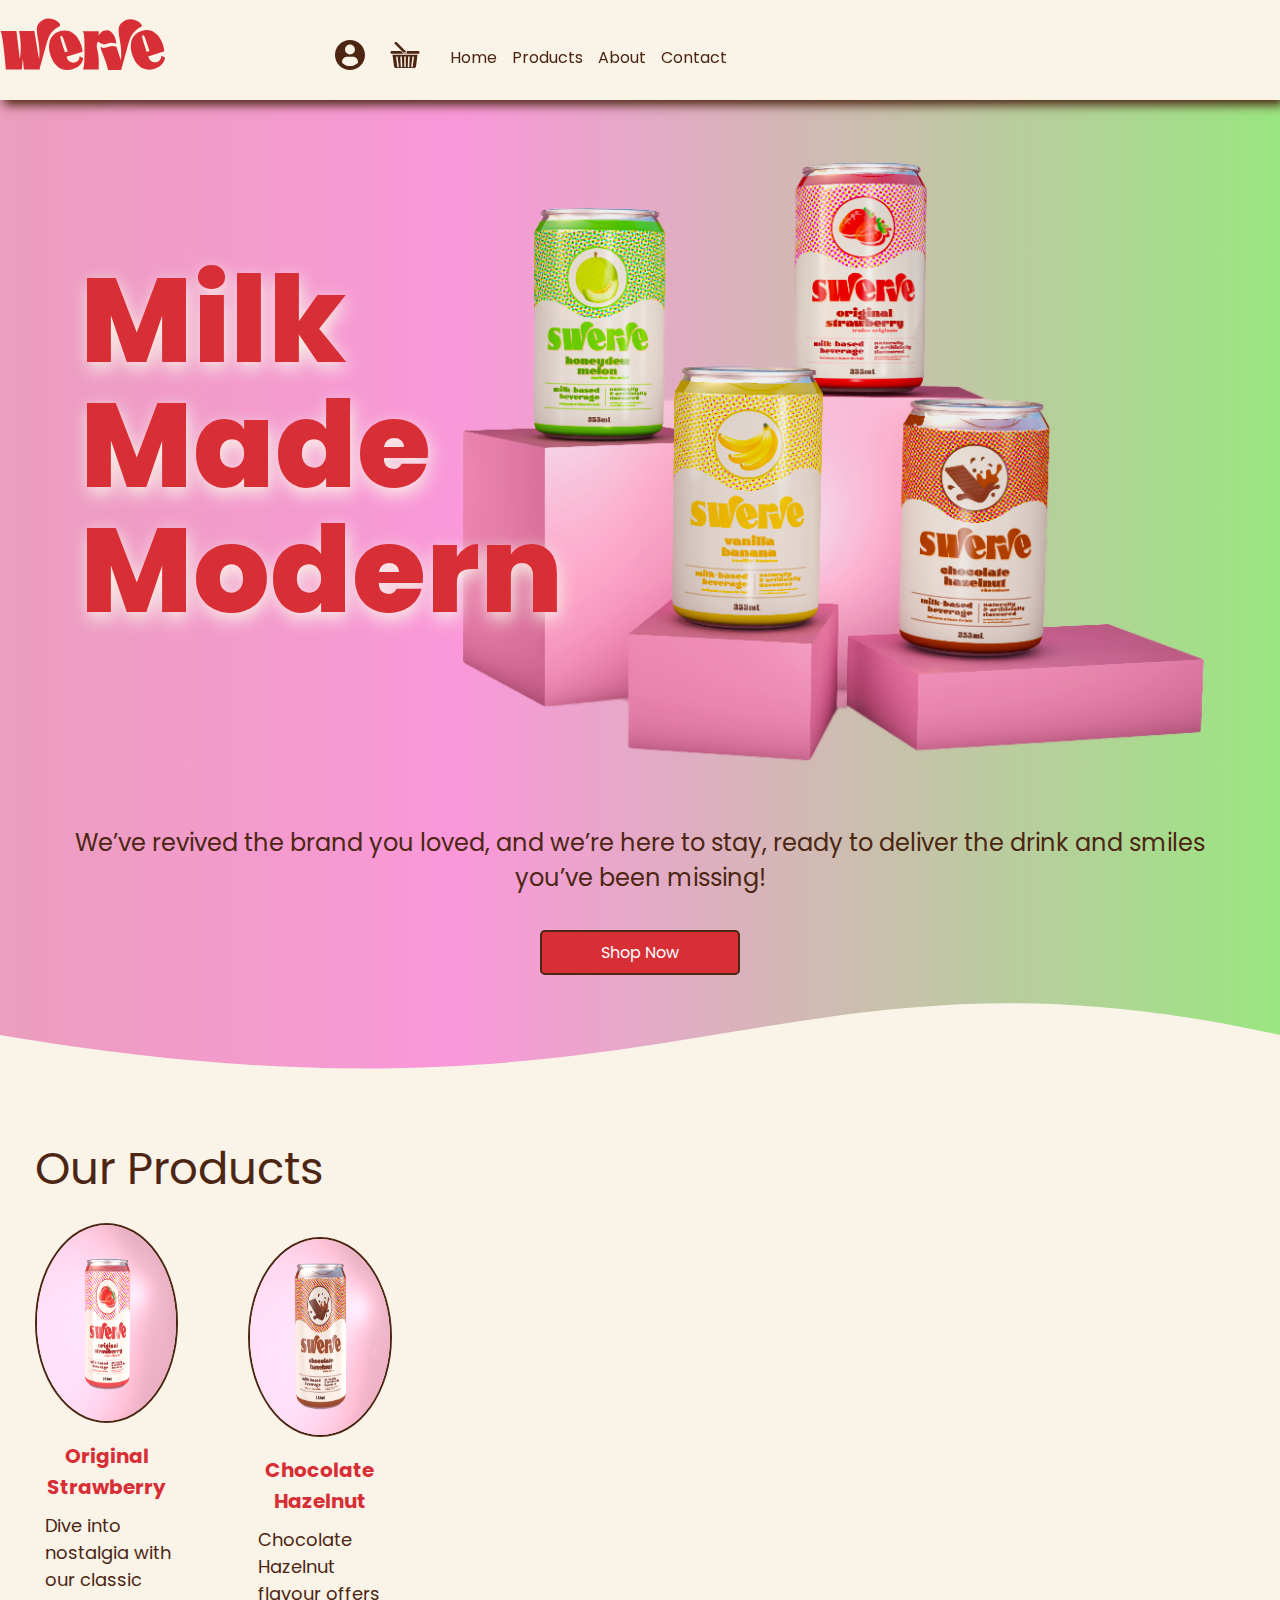
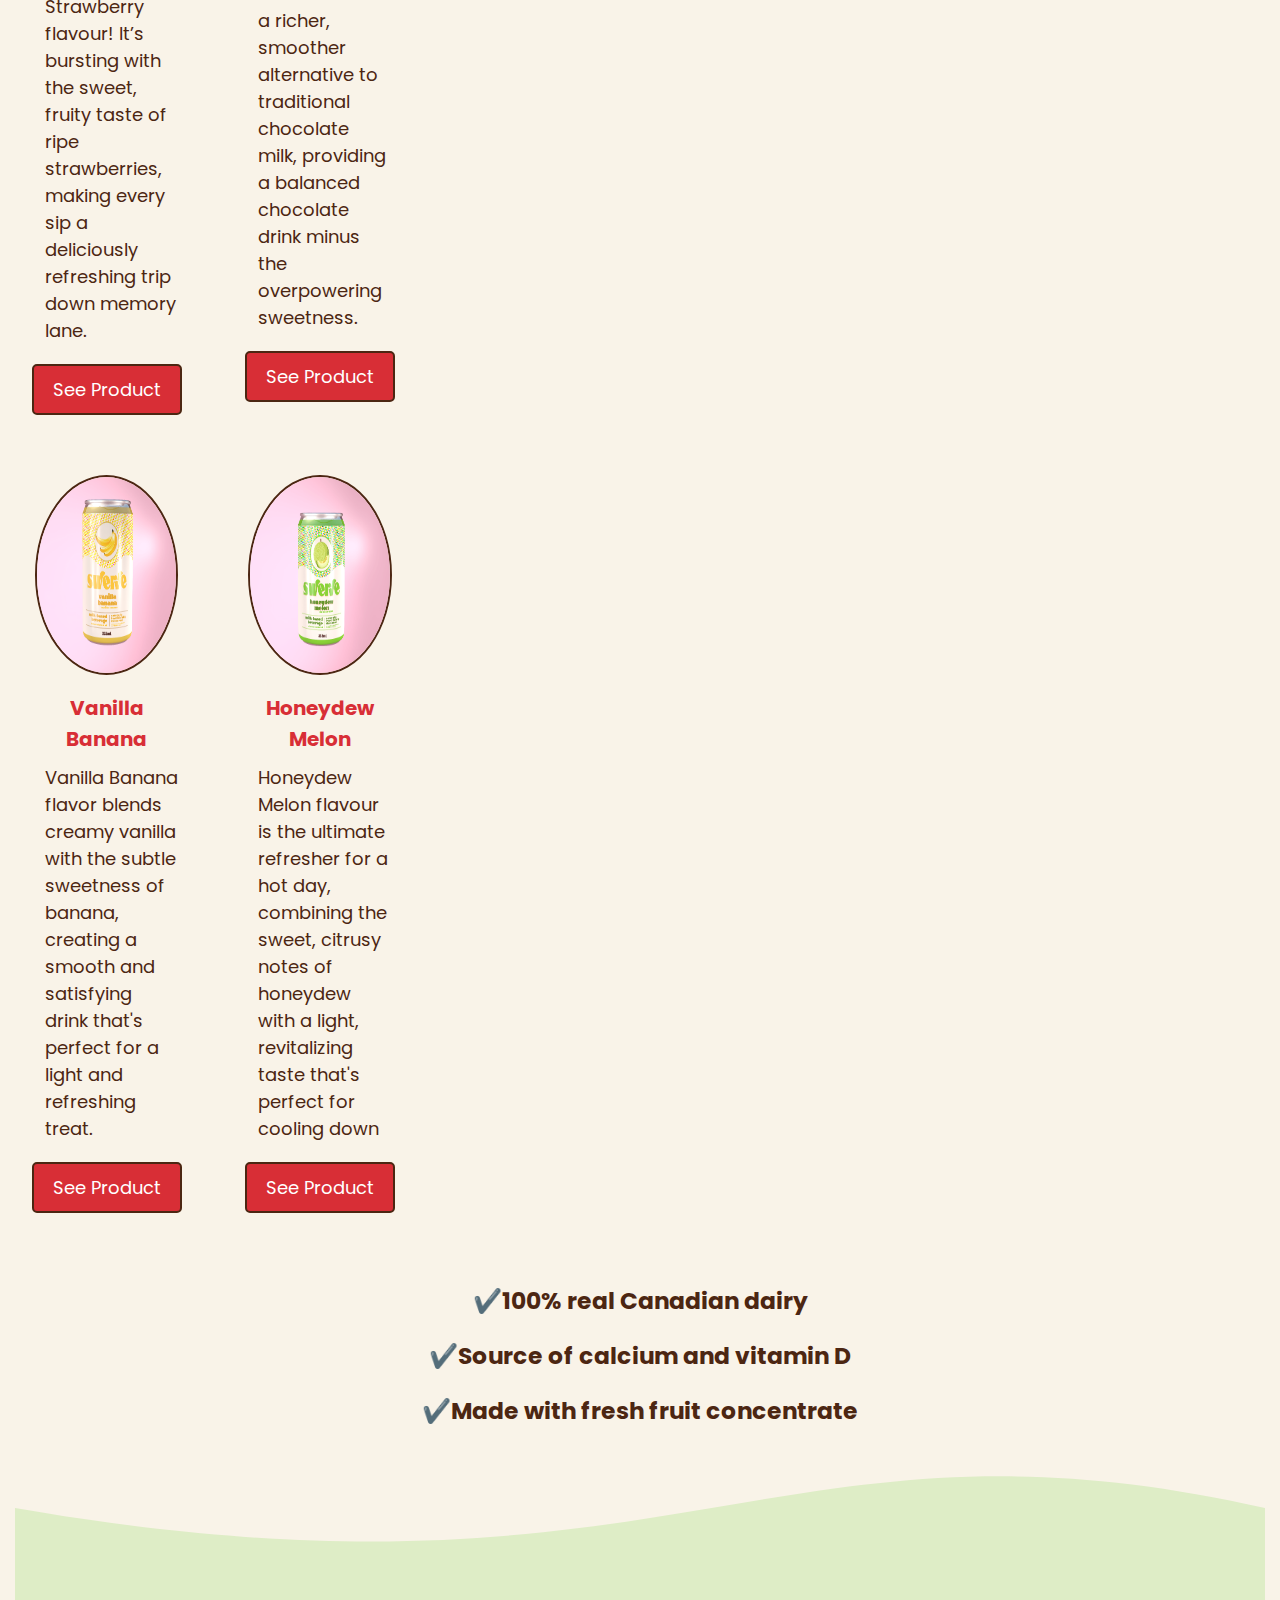
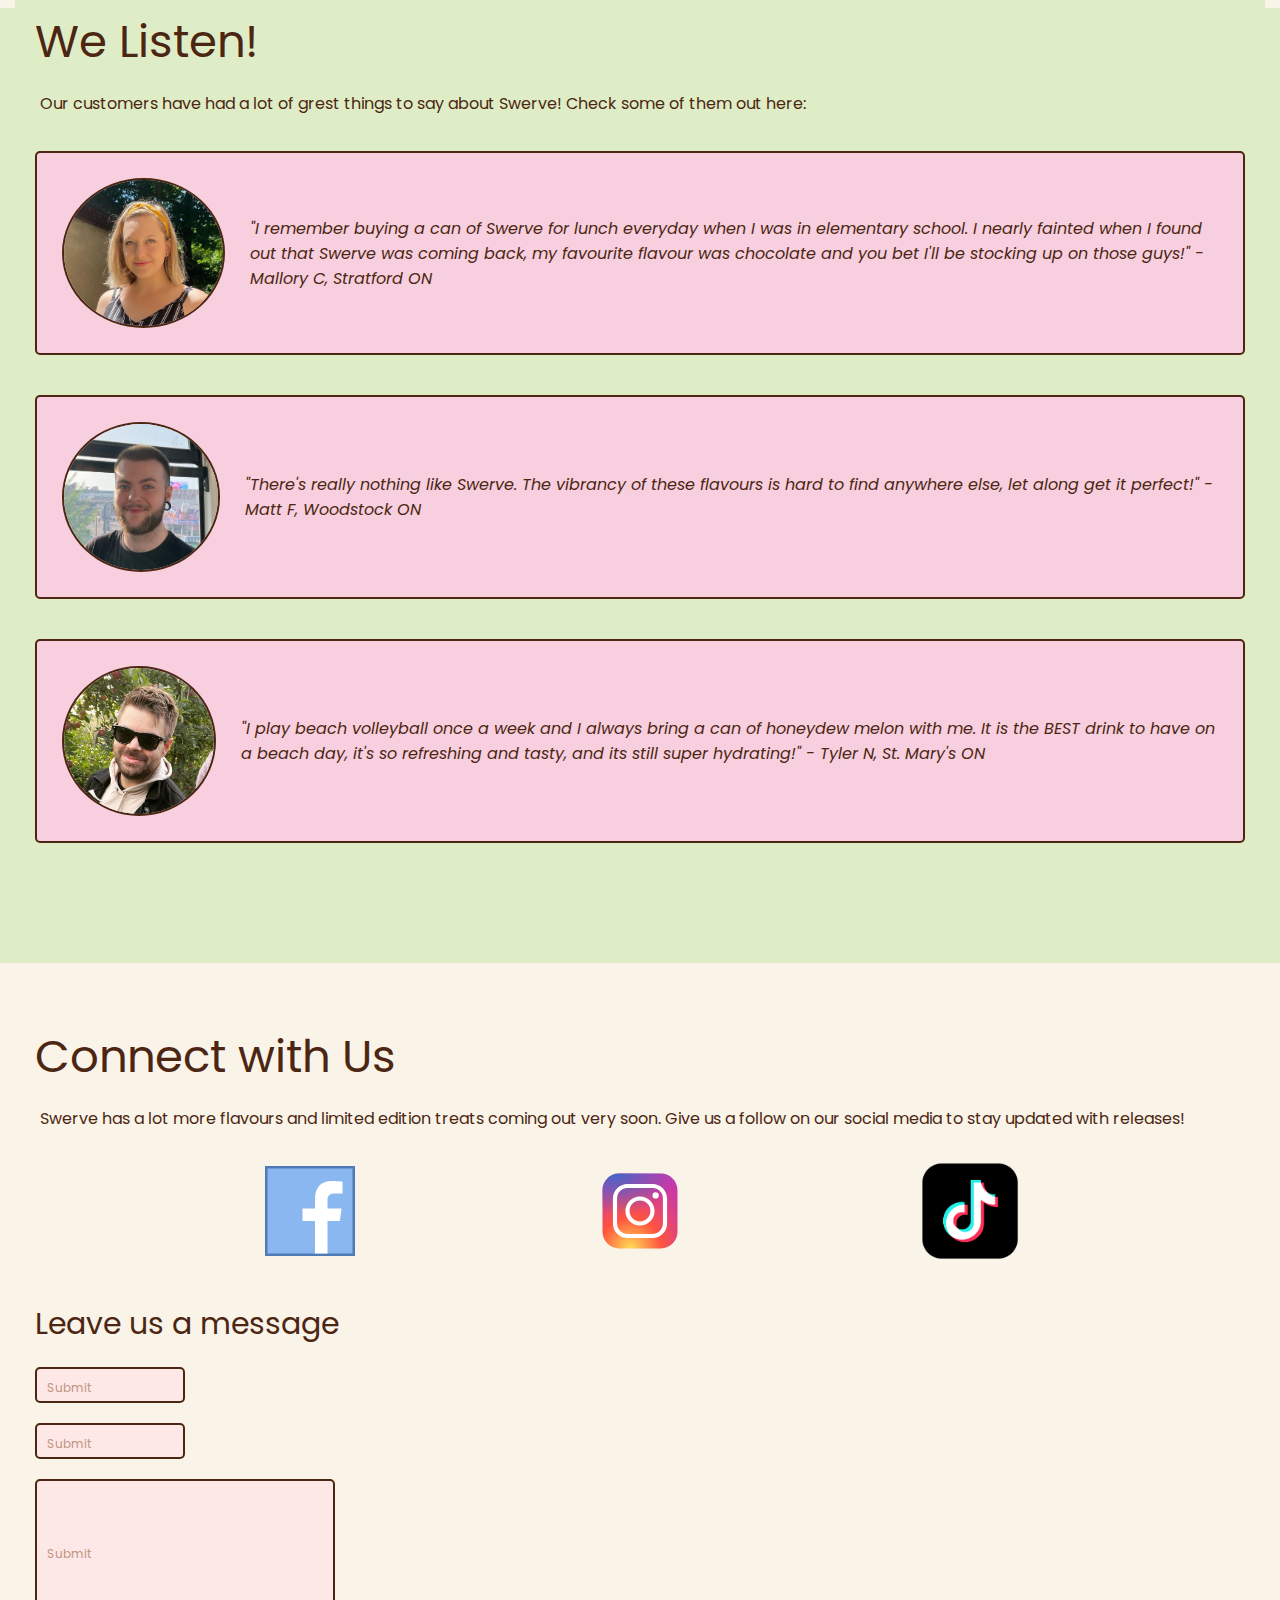
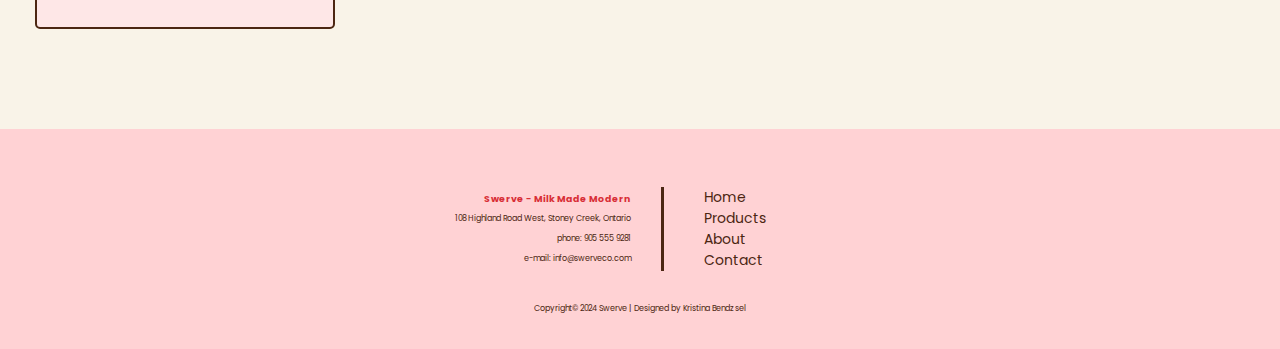
==== index.html @ 112cc014 "Merge pull request #14 from kristinabendzs/dev.kb.index-responsive" ====
<!DOCTYPE html>
<html lang="en">
<head>
    <meta charset="UTF-8">
    <meta name="viewport" content="width=device-width, initial-scale=1.0">
    <title>Swerve Co.</title>
    <link rel="preconnect" href="https://fonts.googleapis.com">
    <link rel="preconnect" href="https://fonts.gstatic.com" crossorigin>
    <link href="https://fonts.googleapis.com/css2?family=Poppins:ital,wght@0,100;0,200;0,300;0,400;0,500;0,600;0,700;0,800;0,900;1,100;1,200;1,300;1,400;1,500;1,600;1,700;1,800;1,900&display=swap" rel="stylesheet">
    <link rel="preconnect" href="https://fonts.googleapis.com">
    <link rel="preconnect" href="https://fonts.gstatic.com" crossorigin>
    <link href="https://fonts.googleapis.com/css2?family=Abril+Fatface&family=Raleway:ital,wght@0,100..900;1,100..900&display=swap" rel="stylesheet">
    <link href="css/grid.css" rel="stylesheet" type="text/css">
    <link href="css/main.css" rel="stylesheet" type="text/css">
</head>
<body>
    <h1 class="hidden">Welcome to Swerve</h1>
    
    <div id="sticky-nav-con">
        <header class="poppins-regular grid-con" id="main-header">
            <div id="logo" class="col-start-1 m-col-start-2">
                <div>
                    <img src="images/swerve-logo-main.svg" alt="Swerve Logo">
                </div>
            </div>
            <div class="icons col-start-4 m-col-start-8 m-col-end-11 l-col-start-8 l-col-end-11">
                <img id="profile-icon" src="images/profile.svg" alt="Profile Icon">
                <img id="shopping-icon" src="images/shopping-cart.svg" alt="Shopping Cart Icon">
                <nav id="main-navigation">
                    <h2 class="hidden">Main Navigation</h2>
                    <button id="button"></button>
                    <div id="burger-con" class="poppins-regular">
                        <ul>
                            <li><a href="index.html">Home</a></li>
                            <li><a href="product.html">Products</a></li>
                            <li><a href="#">About</a></li>
                            <li><a href="contact.html">Contact</a></li>
                        </ul>
                    </div>
                </nav>
            </div>
        </header>
    </div>
    

    <section id="hero" class="full-width-grid-con">
        <h2 class="hidden">Hero Section</h2>
            <img src="images/swerve-cans-hero.png" id="hero-main" alt="Swerve Hero Image, displaying 4 cans">
        <div class="grid-con">
            <div id="hero-text" class="col-start-1 col-end-2 m-col-start-1 l-col-start-1">
                <h2 class="poppins-bold">Milk Made Modern</h2>
            </div>
        </div>
    </section>

    <div class="grid-con">
        <div id="hero-text2" class="col-span-full m-col-start-2 m-col-end-12"> 
            <div id="hero-info" class="poppins-regular-text">
            <p>We’ve revived the brand you loved, and we’re here to stay, 
            ready to deliver the drink and smiles you’ve been missing!</p>
            </div>
            <div id="shop-now" class="poppins-regular-text ">
                Shop Now
            </div>
        </div>
    </div>

    <div class="wave" style="height: 150px; overflow: hidden;" >
        <svg viewBox="0 0 500 150" preserveAspectRatio="none" style="height: 100%; width: 100%;">
            <path d="M0.00,50.03 C263.67,164.56 304.30,-61.10 500.00,50.03 L500.00,150.11 L0.00,150.11 Z" style="stroke: none; fill: #F9F3E8;">
        </path></svg></div>
    

    <section id="products-hmpg" class="grid-con">
        <h2 class="poppins-regular-h2 col-span-full">Our Products</h2>
        <div class="flavour-info poppins-regular-text col-start-1 col-span-2 m-col-start-1 m-col-end-7 l-col-start-1 l-col-end-4">
            <div class="can-image">
                <img
                sizes="(max-width: 1230px) 100vw, 1230px"
                srcset="
                images/swerve-can-strawberry-final_r1v8gx_c_scale,w_200.png 200w,
                images/swerve-can-strawberry-final_r1v8gx_c_scale,w_506.png 506w,
                images/swerve-can-strawberry-final_r1v8gx_c_scale,w_705.png 705w,
                images/swerve-can-strawberry-final_r1v8gx_c_scale,w_922.png 922w,
                images/swerve-can-strawberry-final_r1v8gx_c_scale,w_1070.png 1070w,
                images/swerve-can-strawberry-final_r1v8gx_c_scale,w_1230.png 1230w"
                src="images/swerve-can-strawberry-final_r1v8gx_c_scale,w_1230.png"
                alt="Strawberry Flavour can">
            </div>
            <div>
                <h3><span class="flavours">Original Strawberry</span></h3>
                <p>Dive into nostalgia with our classic Strawberry flavour! 
                It’s bursting with the sweet, fruity taste of ripe strawberries, 
                making every sip a deliciously refreshing trip down memory lane.</p>
            </div>
            <div class="see-product">See Product</div>
        </div>
        <div class="flavour-info poppins-regular-text col-start-3 col-span-2 m-col-start-7 m-col-end-13 l-col-start-4 l-col-end-7">
            <div class="can-image">
                <img
                sizes="(max-width: 1230px) 100vw, 1230px"
                srcset="
                images/swerve-can-chocolate-final_ec8pk7_c_scale,w_200.png 200w,
                images/swerve-can-chocolate-final_ec8pk7_c_scale,w_528.png 528w,
                images/swerve-can-chocolate-final_ec8pk7_c_scale,w_741.png 741w,
                images/swerve-can-chocolate-final_ec8pk7_c_scale,w_929.png 929w,
                images/swerve-can-chocolate-final_ec8pk7_c_scale,w_1058.png 1058w,
                images/swerve-can-chocolate-final_ec8pk7_c_scale,w_1230.png 1230w"
                src="swerve-can-chocolate-final_ec8pk7_c_scale,w_1230.png"
                alt="Chocolate hazelnut flavour can">
            </div>
            <div>
                <h3><span class="flavours">Chocolate Hazelnut</span></h3>
                <p>Chocolate Hazelnut flavour offers a richer, smoother alternative 
                    to traditional chocolate milk, providing a balanced 
                    chocolate drink minus the overpowering sweetness.</p>
            </div>
            <div class="see-product">See Product</div>
        </div>
        <div class="flavour-info poppins-regular-text col-start-1 col-span-2 m-col-start-1 m-col-end-7 l-col-start-7 l-col-end-10">
            <div class="can-image">
                <img
                sizes="(max-width: 1230px) 100vw, 1230px"
                srcset="
                images/swerve-can-banana-final_mjnbe1_c_scale,w_200.png 200w,
                images/images/swerve-can-banana-final_mjnbe1_c_scale,w_533.png 533w,
                images/swerve-can-banana-final_mjnbe1_c_scale,w_750.png 750w,
                images/swerve-can-banana-final_mjnbe1_c_scale,w_923.png 923w,
                images/swerve-can-banana-final_mjnbe1_c_scale,w_1069.png 1069w,
                images/swerve-can-banana-final_mjnbe1_c_scale,w_1230.png 1230w"
                src="images/swerve-can-banana-final_mjnbe1_c_scale,w_1230.png"
                alt="Vanilla banana flavour can">
            </div>
            <div>
                <h3><span class="flavours">Vanilla Banana</span></h3>
                <p>Vanilla Banana flavor blends creamy vanilla with the subtle
                    sweetness of banana, creating a smooth and satisfying drink 
                    that's perfect for a light and refreshing treat.</p>
            </div>
            <div class="see-product">See Product</div>
        </div>
        <div class="flavour-info poppins-regular-text col-start-3 col-span-2 m-col-start-7 m-col-end-13 l-col-start-10 l-col-end-13">
            <div class="can-image">
                <img
                sizes="(max-width: 1230px) 100vw, 1230px"
                srcset="
                images/swerve-can-honeydew-final_rynvqz_c_scale,w_200.png 200w,
                images/swerve-can-honeydew-final_rynvqz_c_scale,w_520.png 520w,
                images/swerve-can-honeydew-final_rynvqz_c_scale,w_743.png 743w,
                images/swerve-can-honeydew-final_rynvqz_c_scale,w_922.png 922w,
                images/swerve-can-honeydew-final_rynvqz_c_scale,w_1076.png 1076w,
                images/swerve-can-honeydew-final_rynvqz_c_scale,w_1230.png 1230w"
                src="images/swerve-can-honeydew-final_rynvqz_c_scale,w_1230.png"
                alt="Honeydew melon flavour can">
            </div>
            <div>
                <h3><span class="flavours">Honeydew Melon</span></h3>
                <p>Honeydew Melon flavour is the ultimate refresher for a hot day,
                     combining the sweet, citrusy notes of honeydew with a light, 
                     revitalizing taste that's perfect for cooling down</p>
            </div>
            <div class="see-product">See Product</div>
        </div>
        <section class="product-info poppins-bold col-span-full">
            <h2 class="hidden">Product Information</h2>
            <div>
                <h3>100% real Canadian dairy</h3>
                <h3>Source of calcium and vitamin D</h3>
                <h3>Made with fresh fruit concentrate</h3>
            </div>
        </section>      
        <div class="wave col-span-full" style="height: 150px; overflow: hidden;" >
            <svg viewBox="0 0 500 150" preserveAspectRatio="none" style="height: 100%; width: 100%;">
                <path d="M0.00,50.03 C263.67,164.56 304.30,-61.10 500.00,50.03 L500.00,150.11 L0.00,150.11 Z" style="stroke: none; fill: #deedc6;">
                </path></svg></div>    
    </section>

    <section class="grid-con testimonials">
        <h2 class="poppins-regular-h2 col-span-full">We Listen!</h2>
        <h3 class="subheading poppins-regular-text col-span-full">Our customers have had a lot of grest things to say about Swerve! Check some of them out here:</h3>
        <div class="comment poppins-regular-text col-span-full m-col-start-2 m-col-end-12 l-col-start-2 l-col-end-7">
            <img src="images/mallory.jpeg" alt="Photo of Mallory, testimonial image">
            <p>"I remember buying a can of Swerve for lunch everyday when I was in elementary school. 
                I nearly fainted when I found out that Swerve was coming back, my favourite flavour was
                chocolate and you bet I'll be stocking up on those guys!" - Mallory C, Stratford ON</p>
        </div>
        <div class="comment poppins-regular-text col-span-full m-col-start-2 m-col-end-12 l-col-start-7 l-col-end-12">
            <img src="images/matt.jpeg" alt="Photo of Mallory, testimonial image">
            <p>"There's really nothing like Swerve. The vibrancy of these flavours is hard to find 
                anywhere else, let along get it perfect!" - Matt F, Woodstock ON</p>
        </div>
        <div class="comment poppins-regular-text col-span-full m-col-start-2 m-col-end-12 l-col-start-4 l-col-end-10">
            <img src="images/tyler.jpeg" alt="Photo of Mallory, testimonial image">
            <p>"I play beach volleyball once a week and I always bring a can of honeydew melon 
                with me. It is the BEST drink to have on a beach day, it's so refreshing and tasty, 
                and its still super hydrating!" - Tyler N, St. Mary's ON
            </p>
        </div>
    </section>

    <section class="grid-con socials">
        <h2 class="poppins-regular-h2 col-span-full">Connect with Us</h2>
        <div class="socials-box col-span-full subheading poppins-regular-text l-col-start-1 l-col-end-5">
                <p>Swerve has a lot more flavours and limited edition treats coming out very soon. Give us a follow on our social media to stay updated with releases!
                </p>
        </div>
        <div class="sm-icons col-span-full l-col-start-1 l-col-end-6">
            <img src="images/icons8-facebook.svg">
            <img src="images/icons8-instagram.svg">
            <img src="images/vecteezy_tiktok-png-icon_16716485.png">
        </div>
        <!-- Commerial will go here, with a subtitle that says take a look at our promotional video-->
        <h2 class="poppins-regular-h2"></h2>
        <div class="lum poppins-regular-h2 col-span-full m-col-start-5">
            <p>Leave us a message</p>
        </div>
        <div class="submit-fields col-span-full m-col-start-4 ">
            <input type="submit" class="message-field poppins-field">
            <input type="submit" class="message-field poppins-field">
            <input type="submit" class="message-field-l poppins-field">
        </div>
    </section>

    <footer>
        <div class="grid-con footer1">
            <div id="footer-contact-info" class="poppins-footer">
                <div id="contact-info">
                    <h3>Swerve - Milk Made Modern</h3>
                    <p>108 Highland Road West, Stoney Creek, Ontario</p>
                    <p> phone: 905 555 9281</p>
                        e-mail: info@swerveco.com
                </div>
            </div>
            <div id="footer-nav">
                <nav>
                    <h2 class="hidden">Footer Nav</h2>
                        <ul>
                            <li><a class="active" href="index.html">Home</a></li>
                            <li><a href="#">Products</a></li>
                            <li><a href="#">About</a></li>
                            <li><a href="#">Contact</a></li>
                        </ul>
                </nav>
            </div>
        </div>
    <div id="bottom-text" class="poppins-footer col-span-full m-col-start-2 m-col-end-12">
            <p>Copyright© 2024 Swerve | Designed by Kristina Bendzsel </p>
    </div>
    </footer>
    <script src="js/main.js"></script>
</body>
</html>
---- css/grid.css ----
/* ---General rules - scales images, videos to size of container--- */
img, embed, object, video, picture {
  max-width: 100%;
}

html {
  box-sizing: border-box;
}

*, *::before, *::after {
  box-sizing: inherit;
}

/* ---Mini CSS reset--- */

body, p, h1, h2, h3, h4, h5 {
  margin: 0px;
  padding: 0px;
}

/* ---Utility Classes--- */

.hidden {
  display: none;
}

/* ---Mobile Library Grid Styles--- */

.full-width-grid-con {
 display: grid;
 grid-template-columns: 1fr minmax(0, 1200px) 1fr;
}

.grid-con {
  display: grid;
  grid-template-columns: repeat(4, 1fr);
  column-gap: 20px;
  max-width: 1200px;
  margin: 0px;
  padding-left: 0px;
  padding-right: 0px;
}

.col-auto {grid-column: auto;}
.col-span-1	{grid-column: span 1 / span 1;}
.col-span-2	{grid-column: span 2 / span 2;}
.col-span-3	{grid-column: span 3 / span 3;}
.col-span-4	{grid-column: span 4 / span 4;}
.col-span-full {grid-column: 1 / -1;}

.col-start-1	{grid-column-start: 1;}
.col-start-2	{grid-column-start: 2;}
.col-start-3	{grid-column-start: 3;}
.col-start-4	{grid-column-start: 4;}
.col-start-auto {grid-column-start: auto;}

.col-end-1	{grid-column-end: 1;}
.col-end-2	{grid-column-end: 2;}
.col-end-3	{grid-column-end: 3;}
.col-end-4	{grid-column-end: 4;}
.col-end-5	{grid-column-end: 5;}
.col-end-auto	{grid-column-end: auto;}

/*Tablet Library Grid Styles*/
  @media screen and (min-width: 768px) {
    .grid-con {
      display: grid;
      grid-template-columns: repeat(12, minmax(0, 1fr));
      grid-column-gap: 20px;
      max-width: 1199px;
      margin: 0 auto;
      padding-left: 15px;
      padding-right: 15px;
    }
  
    #hide {
      display: none;
    }
  
    .m-col-span-1 {grid-column: span 1 / span 1;}
    .m-col-span-2 {grid-column: span 2 / span 2;}
    .m-col-span-3 {grid-column: span 3 / span 3;}
    .m-col-span-4 {grid-column: span 4 / span 4;}
    .m-col-span-5 {grid-column: span 5 / span 5;}
    .m-col-span-6 {grid-column: span 6 / span 6;}
    .m-col-span-7 {grid-column: span 7 / span 7;}
    .m-col-span-8 {grid-column: span 8 / span 8;}
    .m-col-span-9 {grid-column: span 9 / span 9;}
    .m-col-span-10 {grid-column: span 10 / span 10;}
    .m-col-span-11 {grid-column: span 11 / span 11;}
    .m-col-span-12 {grid-column: span 12 / span 12;}
  }


  /*Desktop Library Grid Styles*/
@media screen and (min-width: 1200px) {
    .grid-con {
      max-width: 1919px;
      grid-column-gap: 30px;
    }
  
    #hide {
      display: flex;
    }
  
    .l-col-span-1 {grid-column: span 1 / span 1;}
    .l-col-span-2 {grid-column: span 2 / span 2;}
    .l-col-span-3 {grid-column: span 3 / span 3;}
    .l-col-span-4 {grid-column: span 4 / span 4;}
    .l-col-span-5 {grid-column: span 5 / span 5;}
    .l-col-span-6 {grid-column: span 6 / span 6;}
    .l-col-span-7 {grid-column: span 7 / span 7;}
    .l-col-span-8 {grid-column: span 8 / span 8;}
    .l-col-span-9 {grid-column: span 9 / span 9;}
    .l-col-span-10 {grid-column: span 10 / span 10;}
    .l-col-span-11 {grid-column: span 11 / span 11;}
    .l-col-span-12 {grid-column: span 12 / span 12;}
  
  }
  
/*XL Desktop Library Grid Styles*/
@media screen and (min-width: 1920px) { 
    .grid-con {
        grid-column-gap: 30px;
      }
    
      #hide {
        display: flex;
      }
    
      .xl-col-span-1 {grid-column: span 1 / span 1;}
      .xl-col-span-2 {grid-column: span 2 / span 2;}
      .xl-col-span-3 {grid-column: span 3 / span 3;}
      .xl-col-span-4 {grid-column: span 4 / span 4;}
      .xl-col-span-5 {grid-column: span 5 / span 5;}
      .xl-col-span-6 {grid-column: span 6 / span 6;}
      .xl-col-span-7 {grid-column: span 7 / span 7;}
      .xl-col-span-8 {grid-column: span 8 / span 8;}
      .xl-col-span-9 {grid-column: span 9 / span 9;}
      .xl-col-span-10 {grid-column: span 10 / span 10;}
      .xl-col-span-11 {grid-column: span 11 / span 11;}
      .xl-col-span-12 {grid-column: span 12 / span 12;}
    
    }
---- css/main.css ----
/* Main Styling */
.hidden {
    display: none;
}

.poppins-regular-h2 {
    font-family: "Poppins", sans-serif;
    font-weight: 400;
    font-style: normal;
    color: #4C2612;
    padding-left: 20px;
}

.poppins-regular-text {
    font-family: "Poppins", sans-serif;
    font-weight: 400;
    font-size: 16px;
    font-style: normal;
    color: #4C2612;
}

.poppins-bold {
    font-family: "Poppins", sans-serif;
    font-weight: 800;
    font-style: normal;
    line-height: 28px;
    color: #4C2612;
}

.poppins-footer {
    font-size: 8px;
    font-family: "Poppins", sans-serif;
    font-weight: 400;
    font-style: normal;
    line-height: 20px;
    color: #4C2612;
}

.poppins-field {
    font-family: "Poppins", sans-serif;
    font-weight: 400;
    font-size: 12px;
    font-style: normal;
    color: #c1957e;
}
.subheading {
    margin: 15px;
    margin-left: 25px;
}
 
 body {
    background: rgb(235,158,189);
    background: linear-gradient(90deg, rgba(235,158,189,1) 0%, rgba(250,152,218,1) 36%, rgba(154,230,129,1) 100%);
 }
 
 a {
    text-decoration: none;
    font-family: "poppins", sans-serif;
    font-weight: 400;
    font-size: 16px;
    font-style: normal;
    color: #4c2612;
    transition: all .5s ease-in-out;
 }
 
 input, textarea {
    display: block;
    margin: 0;
    padding: 0;
 }

.flavours {
    color: #D82E36;
    font-size: 20px;
}


/* --- Header --- */

#main-header {
    background-color: #F9F3E8;
    box-shadow: 4px 5px 10px #4C2612;
}

#logo {
    margin: 15px;
    display: flex;
    justify-content: center;
 }

#logo img {
    min-width: 200px;
    height: auto;
}

.icons {
    display: flex;
    flex-wrap: nowrap;
    justify-content: center;
    align-items: flex-start;
    align-items: top;
    margin-right: 25px;
}

#profile-icon {
    margin-top: 40px;
    min-width:30px;
    margin-right: 10px;
    cursor: pointer;
}

#shopping-icon {
    min-width: 60px;
    margin-top: 25px;
    margin-right: 15px;
    cursor: pointer;
}

#main-navigation button {
    min-width: 30px;
    width: 30px;
    height: 30px;
    background: url(../images/burger.svg) no-repeat center;
    transition: all .5s ease;
    margin-top: 40px;
    border: none;
    background-size: contain;
    cursor: pointer;
 }
 
 #main-navigation button.expanded {
    transform: rotate(90deg);
 }

 #burger-con {
    width: 200px;
    margin-top: 20px;
    margin-bottom: 20px;
    display: none;
 }
 
 #burger-con.slide-toggle {
    display: block;
    
 }
 
 #main-navigation ul li a:hover {
    color: #ff1100;
 }
 
 #main-navigation ul {
    list-style: none;
    padding: 0;
    margin: 0;
 }
 
 #main-navigation ul li a {
    display: block;
    padding: 10px 0 10px 0;
    text-align: center;
    color: #4C2612;
 }
 
 #main-navigation ul li {
    border-bottom: 1px solid #cdabab;
 }
 
 
 #main-navigation ul li:first-child {
    border-top: 1px solid #cdabab;
 }
 
 #main-navigation ul li:last-child {
    margin-bottom: 10px;
 }


/* --- Hero Section --- */
#hero img {
    grid-column: 1/-1;
    grid-row: 1/1;
    justify-self: center;
 }
 
 #hero-main {
    height: 400px;
    object-fit: cover;
 }
 
 #hero .grid-con {
    /* Telling this grid to live in the middle column */
    grid-column: 2/3;
    /* also telling it stay in the first row, so it overlaps the hero image */
    grid-row:1/1;
    /* get rid of margin 0 auto from the original class */
    margin: 0;
 }
 

 #hero-text {
    text-align: left;
    display: flex;
    flex-direction: column;
    justify-content: center;
    margin: 30px 25px 30px 25px;
 }

 #hero-text h2 {
    color: #D82E36;
    line-height: 80px;
    font-size: 70px;
    text-shadow: 2px 6px 2cqb #F9F3E8;
    padding-bottom: 10px;
 }

 #hero-text2 {
    display: flex;
    flex-direction: column;
    justify-content: center;
    align-items: center;
 }

#hero-info p {
    text-align: center;
    font-size: 18px;
    margin: 25px;
}

#shop-now {
    color: white;
    background-color: #D82E36;
    width: 200px;
    padding: 8px;
    margin: 10px;
    border: 2px solid #4C2612;
    border-radius: 5px;
    cursor: pointer;
    text-align: center;
}

#shop-now:hover {
    background-color: rgb(186, 186, 186);
}

 /* --- Products --- */
#products-hmpg {
    background-color: #F9F3E8;
    font-size: 30px;
}


#products-hmpg h3 {
    margin: 10px 0px 10px 0px;
    text-align: center;
}

.can-image img {
    width: 175px;
    height: 175px;
    border: 2px solid #4C2612;
    border-radius: 50%;
}

.flavour-info {
    font-size: 14px;
    display: flex;
    flex-direction: column;
    align-items: center;
    justify-content: center;
    text-align: left;
    margin: 20px;
}

.flavour-info p {
    padding-left: 10px;
}

.flavour-info p {
    padding-left: 10px;
}

.circle {
    width: 150px;
    height: 150px;
    border: 2px solid #4C2612;
    border-radius: 50%;
}

.see-product {
    color: white;
    background-color: #D82E36;
    width: 150px;
    padding: 10px;
    margin: 20px;
    border: 2px solid #4C2612;
    border-radius: 5px;
    cursor: pointer;
    text-align: center;
}

.see-product:hover {
    background-color: rgb(186, 186, 186);
}

.product-info {
    color:#4C2612;
    margin: 15px;
    font-size: 20px;
    line-height: 45px;
    display: flex;
    justify-content: center;
}

.product-info h3::before {
    content:"✔️";
}

/* --- Testimonials --- */
.testimonials {
    background-color: #deedc6;
    font-size: 30px;
    padding-bottom: 100px;
}

.comment {
    display: flex;
    justify-content: left;
    align-items: center;
    background-color: #f7cfde;
    padding: 25px;
    margin: 20px;
    border: 2px solid #4C2612;
    border-radius: 5px;;
    
}

.comment img {
    border: 2px solid #4C2612;
    border-radius: 50%;
    height: 150px;
    margin-right: 25px
}

.comment p {
    font-size: 16px;
    font-style: italic;
}

/* --- Connect With Us --- */
.socials {
    background-color:#F9F3E8;
    font-size: 30px;
    padding-top: 60px;
    padding-bottom: 100px;
}
.sm-icons {
    margin: 15px;
    display: flex;
    justify-content: space-evenly;
    align-content: center;
}
.sm-icons img {
    width: 100px;
    cursor: pointer;
}

.lum {
    margin-top: 25px;
}
.submit-fields {
    margin-left: 20px;
    display: flex;
    flex-direction: column;
    align-items: flex-start
}

.message-field {
    margin-top: 20px;
    background-color: #fee7e7;
    height: 36px;
    width: 150px;
    padding: 10px;
    border: 2px solid #4C2612;
    border-radius: 5px;
    cursor: pointer;
    text-align: left;
}

.message-field-l {
    margin-top: 20px;
    background-color: #fee7e7;
    height: 150px;
    width: 300px;
    padding: 10px;
    border: 2px solid #4C2612;
    border-radius: 5px;
    cursor: pointer;
    text-align: left;
}

/* --- Footer --- */
footer {
    background-color: #FFD2D4;
    padding: 30px;
}

.footer1 {
    display: flex;
    justify-content: center;
}

#contact-info {
    display: flex;
    flex-direction: column;
    align-items: flex-end;
    padding: 30px 0px 30px 0px;
}

#footer-nav ul li a:hover {
        color: #ff1100;
     }
     
#footer-nav {
    display: flex;
    flex-direction: column;
    justify-content: center;
    margin-right:60px;
}

#footer-nav ul {
   list-style: none;
}

#footer-nav ul li a {
    font-size: 14px;;
}

#footer-nav ul {
    border-left: 3px solid #4C2612;
}

#bottom-text {
    text-align: center;
}

.footer1 h3 {
    color: #D82E36
}

/* ---Tablet Library Grid Styles--- */
@media screen and (min-width: 768px) {
    #sticky-nav-con {
       position: sticky;
       top: 0px;
       background-color: #fff;
       z-index: 1;
    }

    #button {
        display: none;
     }

    .icons {
        display: flex;
        justify-content: space-evenly;
    }
   
    #burger-con {
        display: inline-block; 
    }

    #main-navigation ul li {
        border: none;
        padding-left: 15px;
    }

    #main-navigation ul {
        display: flex;
        justify-content: flex-start;
    }
    #main-navigation ul li {
        padding-top: 15px;
    }
    #main-navigation ul li:first-child {
        border-top: none;
     }
     
     #main-navigation ul li:last-child {
        margin-bottom: 0%;
     }

     #profile-icon {
        margin-right: 10px;
        cursor: pointer;
        max-width: 30px;
    }
    
    #shopping-icon {
        margin-right: 0px;
        cursor: pointer;
        max-width: 30px;
    }

    #logo {
        margin-left: 40px;
    }

    /* --- hero section --- */
    #hero-main {
        height: 550px;
     }
    
     #hero-text h2 {
        line-height: 110px;
        font-size: 90px;
     }
    
    #hero-info p {
        font-size: 24px;
        margin: 25px;
    }
    
    #shop-now {
        color: white;
        background-color: #D82E36;
        width: 200px;
        padding: 8px;
        margin: 10px;
        border: 2px solid #4C2612;
        border-radius: 5px;
        cursor: pointer;
        text-align: center;
    }

    /* --- products ---- */
    .can-image img {
        width: 200px;
        height: 200px;
        border: 2px solid #4C2612;
        border-radius: 50%;
    }

    .flavour-info {
        font-size: 18px;
    }
    /* --- Connect with us --- */
}


/* ---Tablet Library Grid Styles--- */
@media screen and (min-width: 1200px) {
    #hero-main {
        height: 700px;
     }

     #hero-text h2 {
        line-height: 125px;
        font-size: 120px;
     }
}
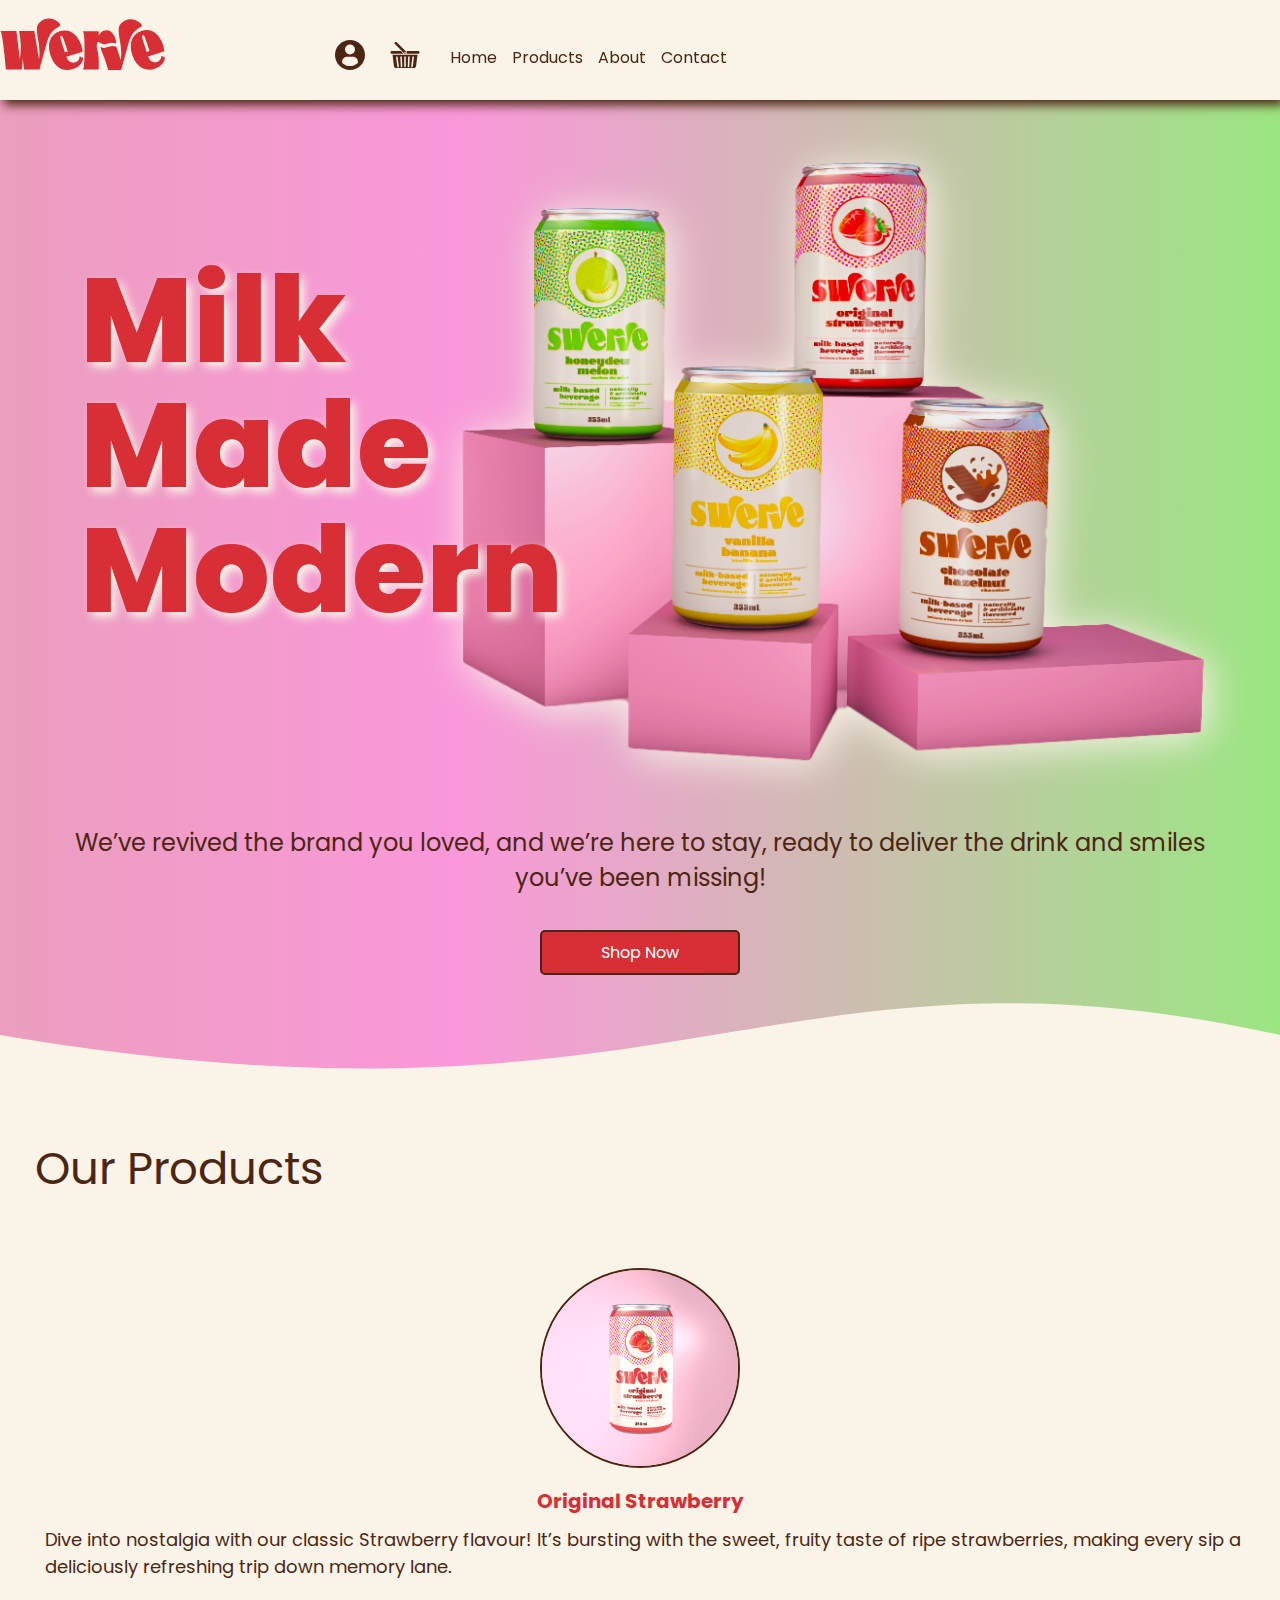
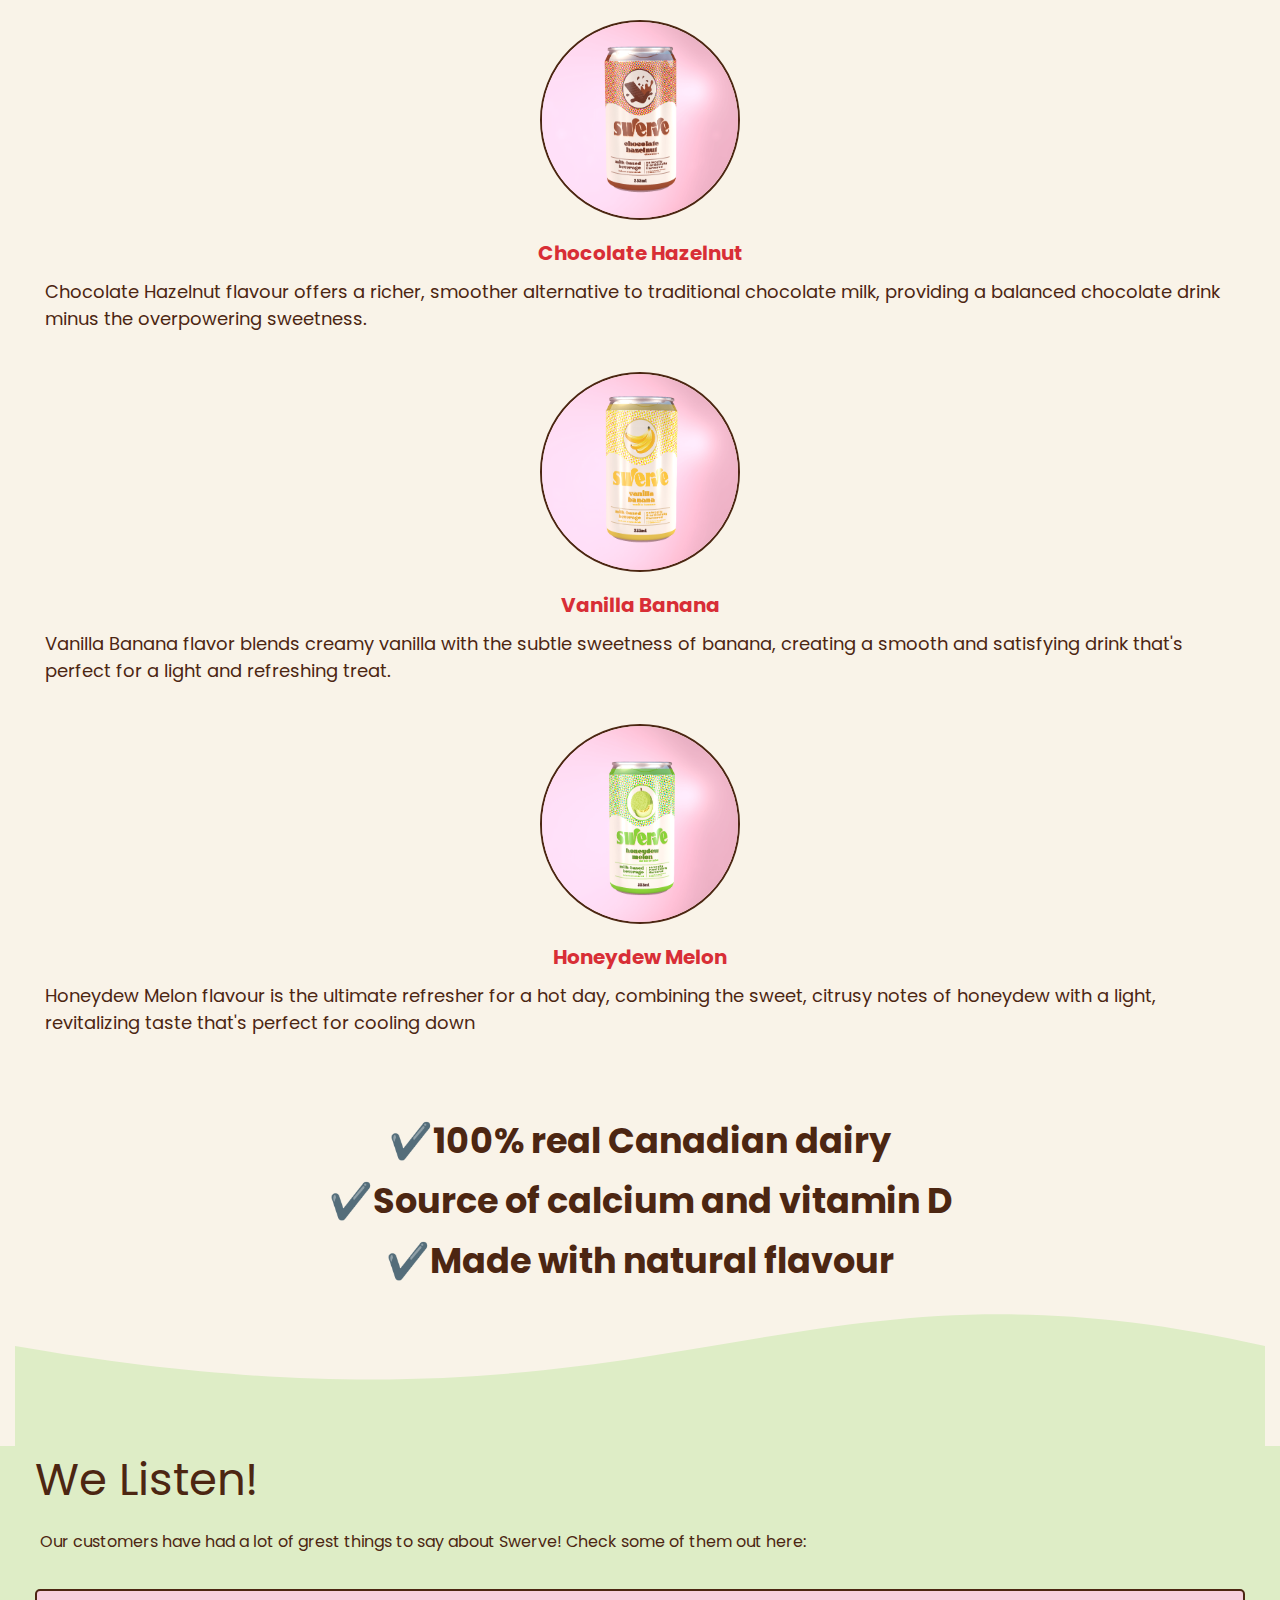
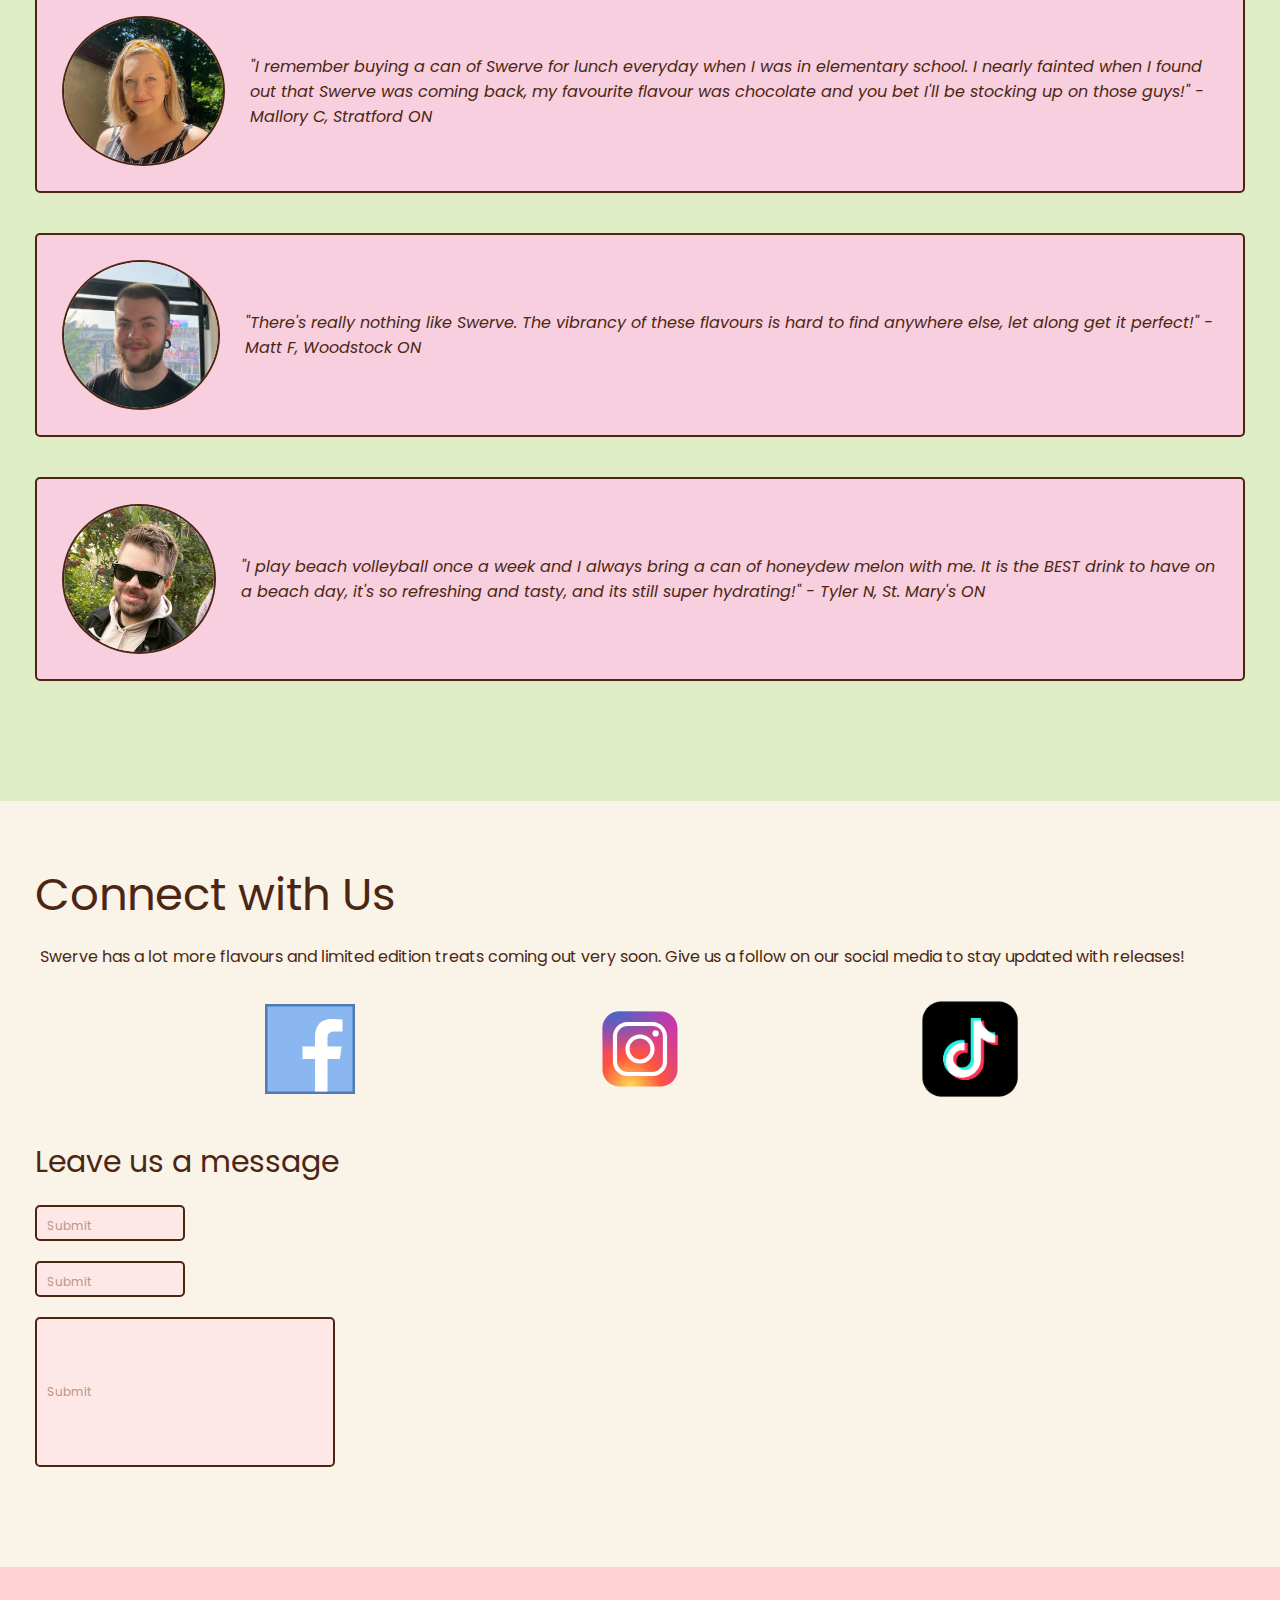
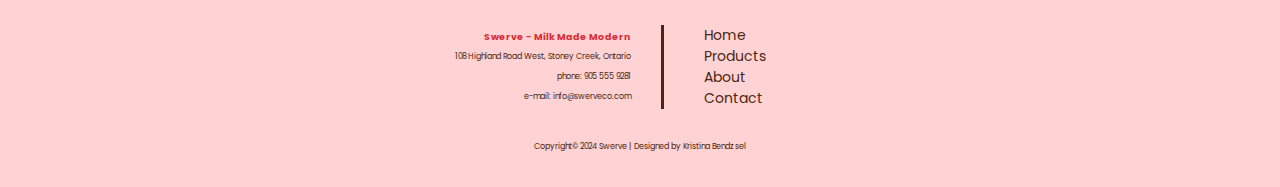
==== commit d33a442d: "Merge pull request #16 from kristinabendzs/dev.kb.javascript-products" ====
--- a/index.html
+++ b/index.html
@@ -73,7 +73,7 @@
 
     <section id="products-hmpg" class="grid-con">
         <h2 class="poppins-regular-h2 col-span-full">Our Products</h2>
-        <div class="flavour-info poppins-regular-text col-start-1 col-span-2 m-col-start-1 m-col-end-7 l-col-start-1 l-col-end-4">
+        <div class="flavour-info poppins-regular-text col-span-full m-col-start-1 m-col-end-7 l-col-start-1 l-col-end-4">
             <div class="can-image">
                 <img
                 sizes="(max-width: 1230px) 100vw, 1230px"
@@ -93,9 +93,8 @@
                 It’s bursting with the sweet, fruity taste of ripe strawberries, 
                 making every sip a deliciously refreshing trip down memory lane.</p>
             </div>
-            <div class="see-product">See Product</div>
-        </div>
-        <div class="flavour-info poppins-regular-text col-start-3 col-span-2 m-col-start-7 m-col-end-13 l-col-start-4 l-col-end-7">
+        </div>
+        <div class="flavour-info poppins-regular-text col-span-full m-col-start-7 m-col-end-13 l-col-start-4 l-col-end-7">
             <div class="can-image">
                 <img
                 sizes="(max-width: 1230px) 100vw, 1230px"
@@ -115,9 +114,8 @@
                     to traditional chocolate milk, providing a balanced 
                     chocolate drink minus the overpowering sweetness.</p>
             </div>
-            <div class="see-product">See Product</div>
-        </div>
-        <div class="flavour-info poppins-regular-text col-start-1 col-span-2 m-col-start-1 m-col-end-7 l-col-start-7 l-col-end-10">
+        </div>
+        <div class="flavour-info poppins-regular-text col-span-full m-col-start-1 m-col-end-7 l-col-start-7 l-col-end-10">
             <div class="can-image">
                 <img
                 sizes="(max-width: 1230px) 100vw, 1230px"
@@ -137,9 +135,8 @@
                     sweetness of banana, creating a smooth and satisfying drink 
                     that's perfect for a light and refreshing treat.</p>
             </div>
-            <div class="see-product">See Product</div>
-        </div>
-        <div class="flavour-info poppins-regular-text col-start-3 col-span-2 m-col-start-7 m-col-end-13 l-col-start-10 l-col-end-13">
+        </div>
+        <div class="flavour-info poppins-regular-text col-span-full m-col-start-7 m-col-end-13 l-col-start-10 l-col-end-13">
             <div class="can-image">
                 <img
                 sizes="(max-width: 1230px) 100vw, 1230px"
@@ -159,14 +156,13 @@
                      combining the sweet, citrusy notes of honeydew with a light, 
                      revitalizing taste that's perfect for cooling down</p>
             </div>
-            <div class="see-product">See Product</div>
         </div>
         <section class="product-info poppins-bold col-span-full">
             <h2 class="hidden">Product Information</h2>
             <div>
                 <h3>100% real Canadian dairy</h3>
                 <h3>Source of calcium and vitamin D</h3>
-                <h3>Made with fresh fruit concentrate</h3>
+                <h3>Made with natural flavour</h3>
             </div>
         </section>      
         <div class="wave col-span-full" style="height: 150px; overflow: hidden;" >
--- a/css/main.css
+++ b/css/main.css
@@ -76,7 +76,6 @@
 
 
 /* --- Header --- */
-
 #main-header {
     background-color: #F9F3E8;
     box-shadow: 4px 5px 10px #4C2612;
@@ -180,6 +179,7 @@
     grid-column: 1/-1;
     grid-row: 1/1;
     justify-self: center;
+    filter: drop-shadow(5px 5px 20px #F9F3E8);
  }
  
  #hero-main {
@@ -188,15 +188,11 @@
  }
  
  #hero .grid-con {
-    /* Telling this grid to live in the middle column */
     grid-column: 2/3;
-    /* also telling it stay in the first row, so it overlaps the hero image */
     grid-row:1/1;
-    /* get rid of margin 0 auto from the original class */
     margin: 0;
  }
  
-
  #hero-text {
     text-align: left;
     display: flex;
@@ -206,10 +202,11 @@
  }
 
  #hero-text h2 {
+    z-index:0;
     color: #D82E36;
     line-height: 80px;
     font-size: 70px;
-    text-shadow: 2px 6px 2cqb #F9F3E8;
+    text-shadow: 5px 5px 10px #F9F3E8;
     padding-bottom: 10px;
  }
 
@@ -247,7 +244,9 @@
     background-color: #F9F3E8;
     font-size: 30px;
 }
-
+#products-hmpg h2 {
+    margin-bottom: 45px;
+}
 
 #products-hmpg h3 {
     margin: 10px 0px 10px 0px;
@@ -255,8 +254,8 @@
 }
 
 .can-image img {
-    width: 175px;
-    height: 175px;
+    width: 225px;
+    height: 225px;
     border: 2px solid #4C2612;
     border-radius: 50%;
 }
@@ -266,7 +265,7 @@
     display: flex;
     flex-direction: column;
     align-items: center;
-    justify-content: center;
+    justify-content: flex-start;
     text-align: left;
     margin: 20px;
 }
@@ -299,20 +298,17 @@
 }
 
 .see-product:hover {
-    background-color: rgb(186, 186, 186);
-}
-
-.product-info {
-    color:#4C2612;
-    margin: 15px;
-    font-size: 20px;
-    line-height: 45px;
-    display: flex;
-    justify-content: center;
+    background-color: rgb(219, 242, 194);
+    color: #4c2612;
 }
 
 .product-info h3::before {
     content:"✔️";
+}
+
+.product-info {
+    margin-top: 50px;
+    line-height: 50px;
 }
 
 /* --- Testimonials --- */
@@ -534,10 +530,8 @@
 
     /* --- products ---- */
     .can-image img {
-        width: 200px;
-        height: 200px;
-        border: 2px solid #4C2612;
-        border-radius: 50%;
+        width: 325px;
+        height: 325px;
     }
 
     .flavour-info {
@@ -557,4 +551,182 @@
         line-height: 125px;
         font-size: 120px;
      }
+     .can-image img {
+        width: 200px;
+        height: 200px;
+}
+}
+
+/* --- Product Page Styling ---*/
+.product-header {
+    font-size: 75px;
+    margin-top: 50px;
+    color: #4c2612;
+    text-shadow: 2px 6px 2cqb #F9F3E8;
+}
+
+.flavours2 {
+    color: #D82E36;
+    font-size: 30px;
+}
+
+.see-product2 {
+    color: white;
+    background-color: #D82E36;
+    width: 200px;
+    padding: 10px;
+    margin: 20px;
+    border: 2px solid #4C2612;
+    border-radius: 5px;
+    cursor: pointer;
+    text-align: center;
+}
+
+.can-image2 {
+    cursor: pointer;
+}
+
+.can-image2:hover {
+    animation: rotateimg 1s ease-in-out;
+}
+
+@keyframes rotateimg {
+      100% {transform: rotate(360deg);}
+}
+/* --- lightbox ---- */
+.lightbox { 
+    width: 100vw; /* vw = viewport width => screen width */
+    height: 100vh; /* vh = viewport height => screen height */
+    position: absolute;
+    top: 0;
+    left: 0;
+    background-image: url(../images/swerve-can-strawberry-lb.png);
+    background-size: 95%;
+    background-repeat: no-repeat;
+    background-color: rgba(20, 15, 14, 0.92);
+    z-index: 5000;
+    display: none;
+}
+
+#lightbox2 { background-image: url(../images/swerve-can-chocolate-lb.png);}
+#lightbox3 { background-image: url(); }
+#lightbox4 { background-image: url(); }
+
+.lightbox_close {
+    position: relative;
+    top: 20px;
+    left: 85%;
+    color: white;
+    font-family: 'poppins';
+    font-size: 80px;
+    text-decoration: none;
+    font-weight: bolder;
+}
+
+.lightbox_close:hover { opacity: 0.5; color: red; }
+
+.lightbox article {
+    width: 55%;
+    margin-left: 40%;
+    padding-top: 5%;
+}
+
+/* turn the lightbox on using the :target pseudo selector */
+.lightbox:target { display: block; }
+
+.lb_heading {
+    color:#D82E36;
+    font-family: 'poppins';
+    font-size: 25px;
+    text-align: left;
+}
+
+.lb_text { 
+    color: #F9F3E8;
+    font-family: 'poppins';
+    font-size: 16px;
+    text-align: left; 
+    line-height: 1.6 !important;
+    margin-top: 15px;
+    margin-bottom: 25px;
+}
+
+
+.lb_text2 {
+    color: #F9F3E8;
+    font-family: 'poppins';
+    font-size: 16px;
+    text-align: left;
+    line-height: 1.6 !important;
+    margin-top: 15px;
+}
+
+
+@media screen and (min-width: 768px) {
+    .product-header {
+        font-size: 100px;
+        margin-top: 15px;
+        text-align: left;
+    }
+    
+    .see-product2 {
+        width: 250px;
+    }
+    .can-image2 img  {
+            width: 300px;
+            height: 300px;
+            border: 2px solid #4C2612;
+            border-radius: 50%;
+        }
+
+    .can-image3 {
+        margin-top: 45px
+    }
+
+    .lb_heading {
+        font-size: 34px;
+    }
+    
+    .lb_text { 
+        color: #F9F3E8;
+        font-size: 20px;
+    }
+    
+    .lb_text2 {
+        font-size: 20px;
+}
+
+
+@media screen and (min-width: 1200px) {
+.flavour-info2 p {
+    font-size: 16px;
+}
+
+.lb_heading {
+    font-size: 50px;
+}
+
+.lb_text { 
+    font-size: 26px;
+}
+
+
+.lb_text2 {
+    font-size: 26px;
+}}
+
+@media screen and (min-width: 1920px) {
+    .lb_heading {
+        font-size: 70px;
+    }
+    
+    .lb_text { 
+        font-size: 36px;
+    }
+    
+    
+    .lb_text2 {
+        font-size: 36px;
+    }}
+    
 }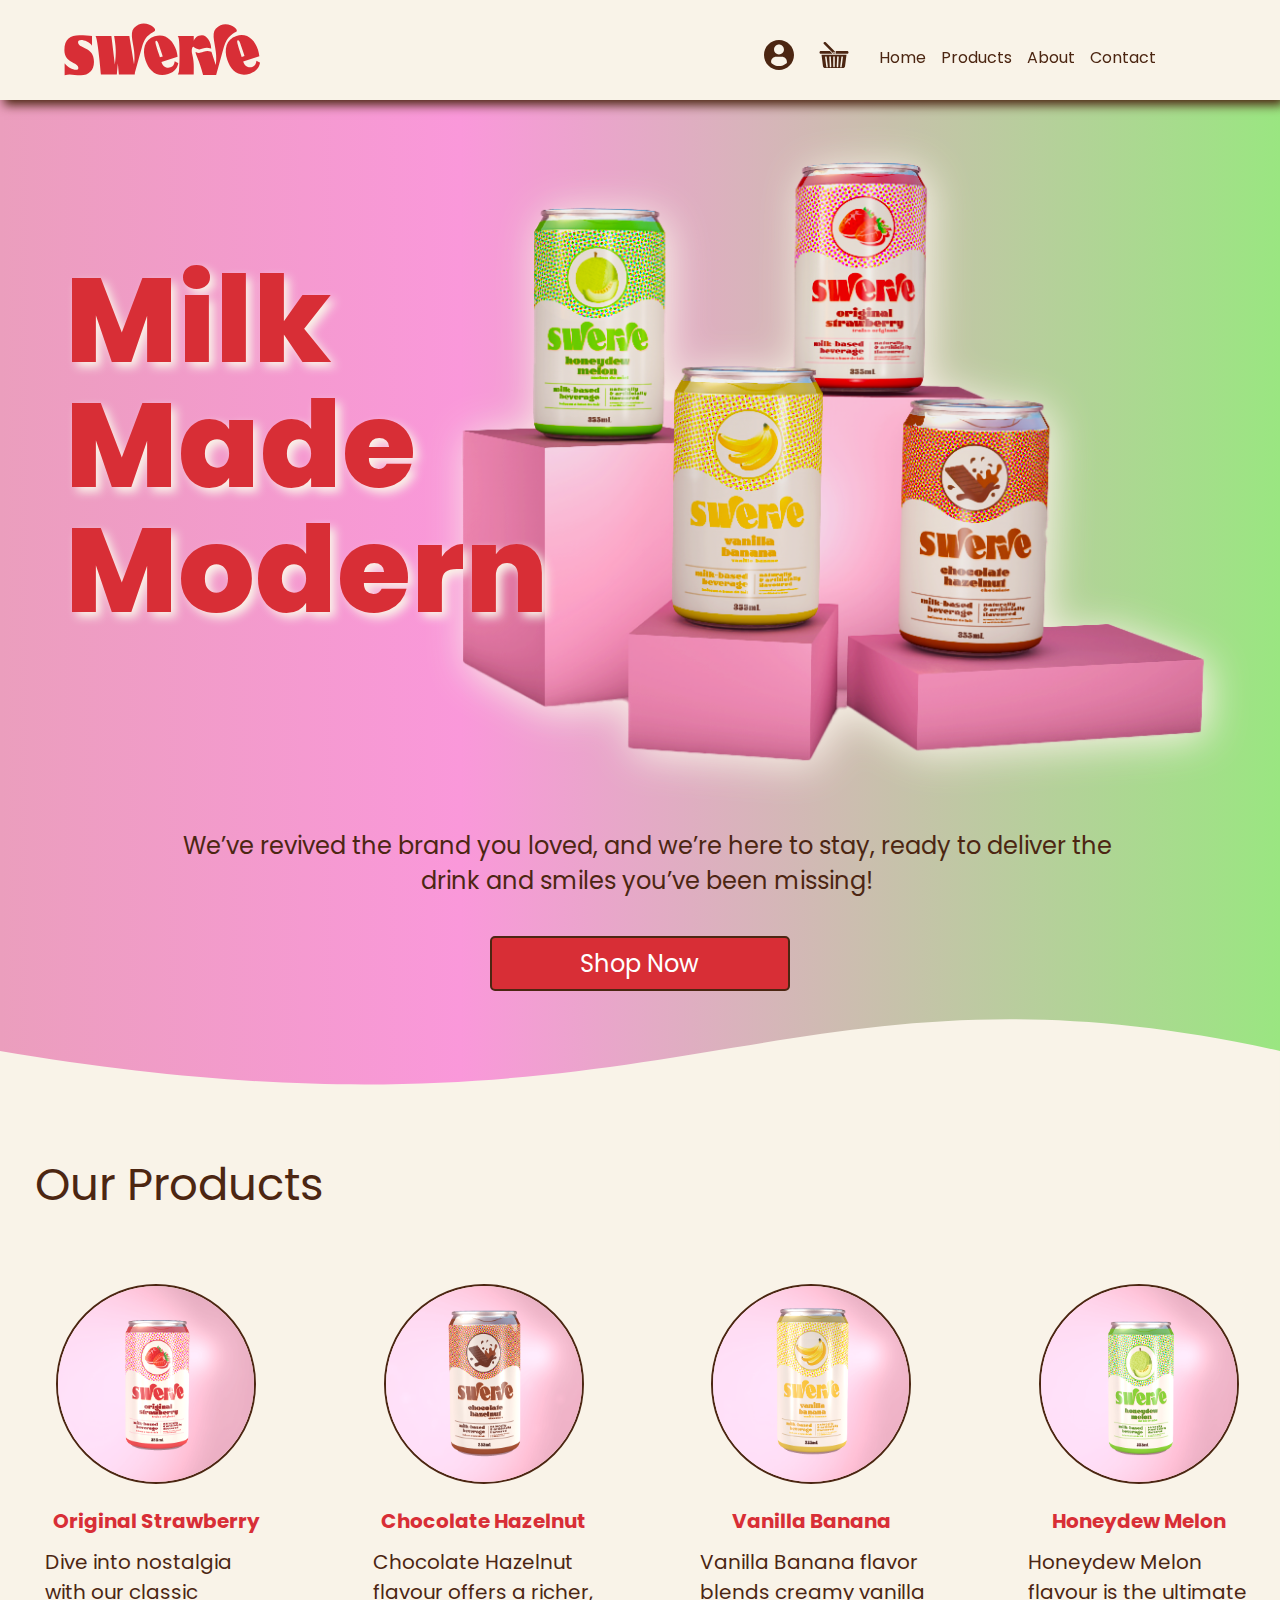
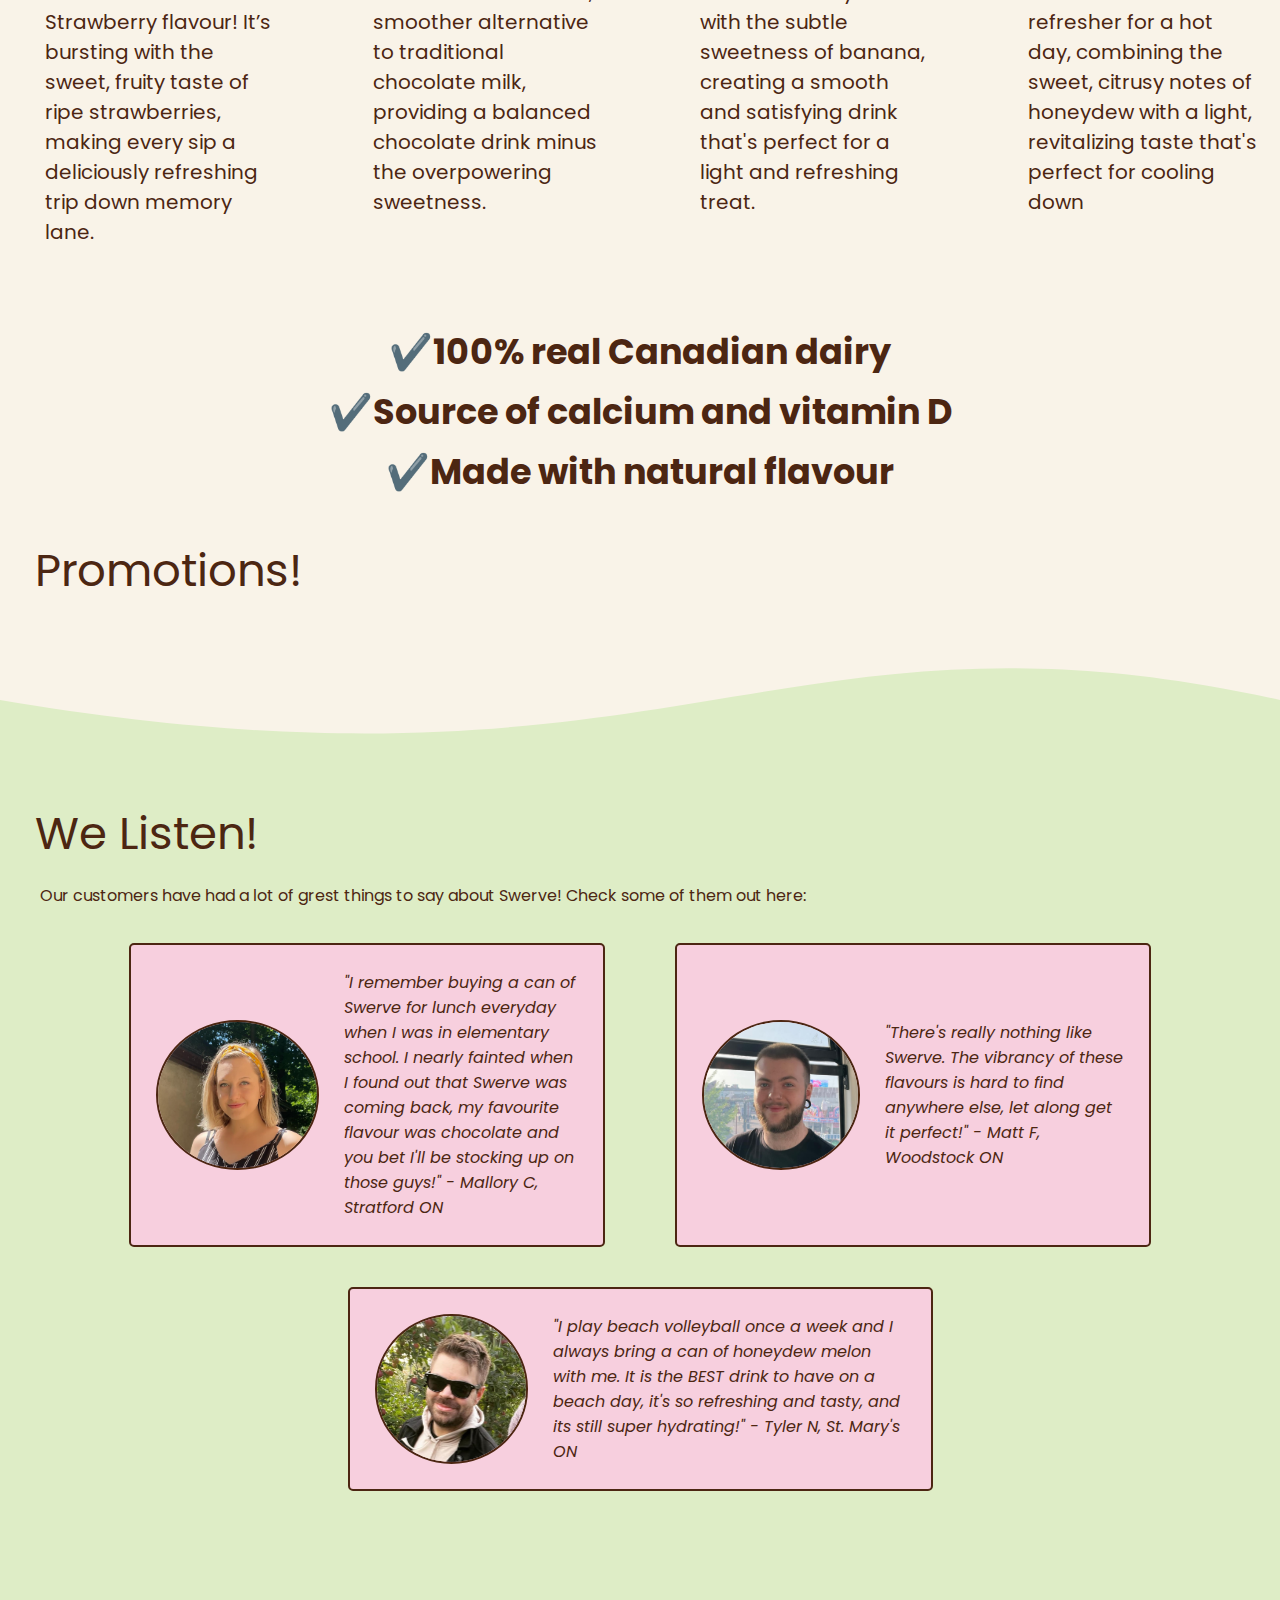
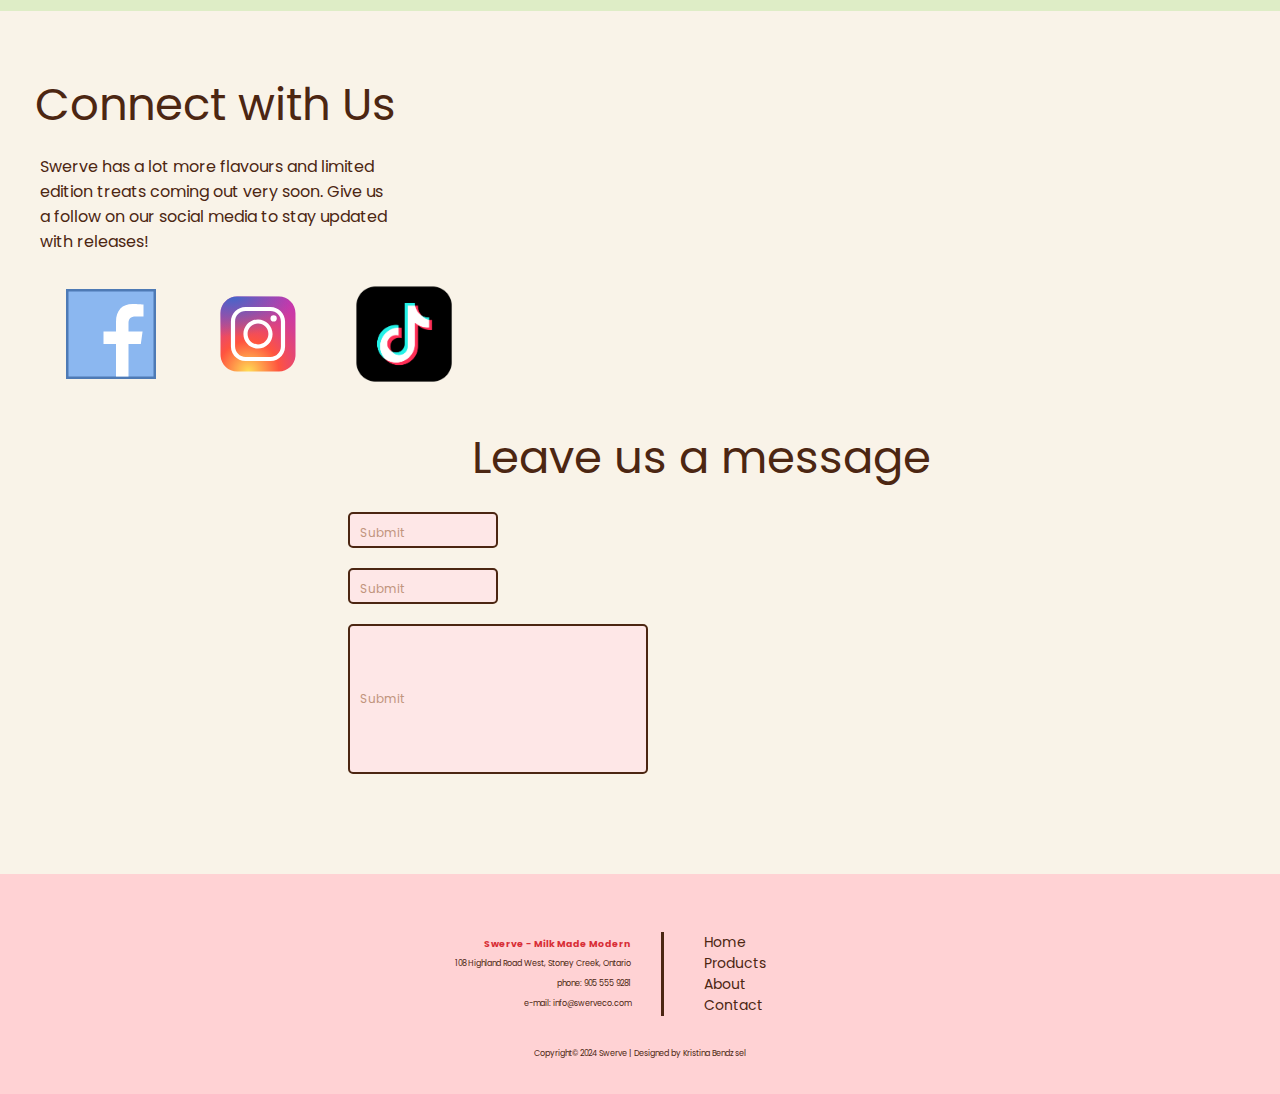
==== commit d17ee4b8: "update responsiveness index" ====
--- a/index.html
+++ b/index.html
@@ -17,11 +17,10 @@
     <h1 class="hidden">Welcome to Swerve</h1>
     
     <div id="sticky-nav-con">
-        <header class="poppins-regular grid-con" id="main-header">
-            <div id="logo" class="col-start-1 m-col-start-2">
-                <div>
-                    <img src="images/swerve-logo-main.svg" alt="Swerve Logo">
-                </div>
+        <header class="poppins-regular" id="main-header">
+            <div class="grid-con">
+                <div id="logo" class="col-start-1 m-col-start-2">
+                    <img src="images/swerve-logo-main.svg" alt="Swerve Logo">   
             </div>
             <div class="icons col-start-4 m-col-start-8 m-col-end-11 l-col-start-8 l-col-end-11">
                 <img id="profile-icon" src="images/profile.svg" alt="Profile Icon">
@@ -60,20 +59,19 @@
             ready to deliver the drink and smiles you’ve been missing!</p>
             </div>
             <div id="shop-now" class="poppins-regular-text ">
-                Shop Now
-            </div>
-        </div>
+                <p>Shop Now</p>
+            </div>
+        </div>
+        <div class="wave col-span-full m-col-span-full l-col-span-full" style="height: 150px; overflow: hidden;">
+            <svg  viewBox="0 0 500 150" preserveAspectRatio="none" style="height: 100%; width: 100%;">
+                <path d="M0.00,50.03 C263.67,164.56 304.30,-61.10 500.00,50.03 L500.00,150.11 L0.00,150.11 Z" style="stroke: none; fill: #F9F3E8;">
+            </path></svg></div>      
     </div>
 
-    <div class="wave" style="height: 150px; overflow: hidden;" >
-        <svg viewBox="0 0 500 150" preserveAspectRatio="none" style="height: 100%; width: 100%;">
-            <path d="M0.00,50.03 C263.67,164.56 304.30,-61.10 500.00,50.03 L500.00,150.11 L0.00,150.11 Z" style="stroke: none; fill: #F9F3E8;">
-        </path></svg></div>
-    
 
     <section id="products-hmpg" class="grid-con">
-        <h2 class="poppins-regular-h2 col-span-full">Our Products</h2>
-        <div class="flavour-info poppins-regular-text col-span-full m-col-start-1 m-col-end-7 l-col-start-1 l-col-end-4">
+        <h2 class="poppins-regular-h2 col-span-full m-col-span-full l-col-span-full xl-col-start-3 xl-col-span-2">Our Products</h2>
+        <div class="flavour-info poppins-regular-text col-span-full m-col-start-1 m-col-end-7 l-col-start-1 l-col-end-4 xl-col-start-3 xl-col-end-7">
             <div class="can-image">
                 <img
                 sizes="(max-width: 1230px) 100vw, 1230px"
@@ -89,12 +87,12 @@
             </div>
             <div>
                 <h3><span class="flavours">Original Strawberry</span></h3>
-                <p>Dive into nostalgia with our classic Strawberry flavour! 
+                <p class="">Dive into nostalgia with our classic Strawberry flavour! 
                 It’s bursting with the sweet, fruity taste of ripe strawberries, 
                 making every sip a deliciously refreshing trip down memory lane.</p>
             </div>
         </div>
-        <div class="flavour-info poppins-regular-text col-span-full m-col-start-7 m-col-end-13 l-col-start-4 l-col-end-7">
+        <div class="flavour-info poppins-regular-text col-span-full m-col-start-7 m-col-end-13 l-col-start-4 l-col-end-7 xl-col-start-7 xl-col-end-11">
             <div class="can-image">
                 <img
                 sizes="(max-width: 1230px) 100vw, 1230px"
@@ -115,7 +113,7 @@
                     chocolate drink minus the overpowering sweetness.</p>
             </div>
         </div>
-        <div class="flavour-info poppins-regular-text col-span-full m-col-start-1 m-col-end-7 l-col-start-7 l-col-end-10">
+        <div class="flavour-info poppins-regular-text col-span-full m-col-start-1 m-col-end-7 l-col-start-7 l-col-end-10 xl-col-start-3 xl-col-end-7">
             <div class="can-image">
                 <img
                 sizes="(max-width: 1230px) 100vw, 1230px"
@@ -136,7 +134,7 @@
                     that's perfect for a light and refreshing treat.</p>
             </div>
         </div>
-        <div class="flavour-info poppins-regular-text col-span-full m-col-start-7 m-col-end-13 l-col-start-10 l-col-end-13">
+        <div class="flavour-info poppins-regular-text col-span-full m-col-start-7 m-col-end-13 l-col-start-10 l-col-end-13 xl-col-start-7 xl-col-end-11">
             <div class="can-image">
                 <img
                 sizes="(max-width: 1230px) 100vw, 1230px"
@@ -164,7 +162,11 @@
                 <h3>Source of calcium and vitamin D</h3>
                 <h3>Made with natural flavour</h3>
             </div>
-        </section>      
+        </section>
+        <section class="promo-materials col-span-full">
+            <h2 class="poppins-regular-h2 col-span-full">Promotions!</h2>
+
+        </section>
         <div class="wave col-span-full" style="height: 150px; overflow: hidden;" >
             <svg viewBox="0 0 500 150" preserveAspectRatio="none" style="height: 100%; width: 100%;">
                 <path d="M0.00,50.03 C263.67,164.56 304.30,-61.10 500.00,50.03 L500.00,150.11 L0.00,150.11 Z" style="stroke: none; fill: #deedc6;">
--- a/css/grid.css
+++ b/css/grid.css
@@ -35,7 +35,7 @@
   display: grid;
   grid-template-columns: repeat(4, 1fr);
   column-gap: 20px;
-  max-width: 1200px;
+  max-width: none;
   margin: 0px;
   padding-left: 0px;
   padding-right: 0px;
@@ -54,14 +54,25 @@
 .col-start-4	{grid-column-start: 4;}
 .col-start-auto {grid-column-start: auto;}
 
-.col-end-1	{grid-column-end: 1;}
-.col-end-2	{grid-column-end: 2;}
-.col-end-3	{grid-column-end: 3;}
-.col-end-4	{grid-column-end: 4;}
-.col-end-5	{grid-column-end: 5;}
-.col-end-auto	{grid-column-end: auto;}
-
-/*Tablet Library Grid Styles*/
+/* -- Mobile Library Grid Styles - no media queries for mobile -- */
+  .col-span-full {grid-column: 1/-1;}
+  .col-start-1 {grid-column-start: 1;}
+  .col-start-2 {grid-column-start: 2;}
+  .col-start-3 {grid-column-start: 3;}
+  .col-start-4 {grid-column-start: 4;}
+  
+  .col-end-1 {grid-column-end: 1;}
+  .col-end-2 {grid-column-end: 2;}
+  .col-end-3 {grid-column-end: 3;}
+  .col-end-4 {grid-column-end: 4;}
+  .col-end-5 {grid-column-end: 5;}
+
+  .col-span-1 {grid-column: span 1 / span 1;}
+  .col-span-2 {grid-column: span 2 / span 2;}
+  .col-span-3 {grid-column: span 3 / span 3;}
+  .col-span-4 {grid-column: span 4 / span 4;}
+
+/* -- Tablet Library Grid Styles-- */
   @media screen and (min-width: 768px) {
     .grid-con {
       display: grid;
@@ -69,56 +80,86 @@
       grid-column-gap: 20px;
       max-width: 1199px;
       margin: 0 auto;
-      padding-left: 15px;
-      padding-right: 15px;
     }
   
     #hide {
       display: none;
     }
   
-    .m-col-span-1 {grid-column: span 1 / span 1;}
-    .m-col-span-2 {grid-column: span 2 / span 2;}
-    .m-col-span-3 {grid-column: span 3 / span 3;}
-    .m-col-span-4 {grid-column: span 4 / span 4;}
-    .m-col-span-5 {grid-column: span 5 / span 5;}
-    .m-col-span-6 {grid-column: span 6 / span 6;}
-    .m-col-span-7 {grid-column: span 7 / span 7;}
-    .m-col-span-8 {grid-column: span 8 / span 8;}
-    .m-col-span-9 {grid-column: span 9 / span 9;}
-    .m-col-span-10 {grid-column: span 10 / span 10;}
-    .m-col-span-11 {grid-column: span 11 / span 11;}
-    .m-col-span-12 {grid-column: span 12 / span 12;}
+    .m-col-span-full {grid-column: 1/-1;}
+    .m-col-start-1 {grid-column-start: 1;}
+    .m-col-start-2 {grid-column-start: 2;}
+    .m-col-start-3 {grid-column-start: 3;}
+    .m-col-start-4 {grid-column-start: 4;}
+    .m-col-start-5 {grid-column-start: 5;}
+    .m-col-start-6 {grid-column-start: 6;}
+    .m-col-start-7 {grid-column-start: 7;}
+    .m-col-start-8 {grid-column-start: 8;}
+    .m-col-start-9 {grid-column-start: 9;}
+    .m-col-start-10 {grid-column-start: 10;}
+    .m-col-start-11 {grid-column-start: 11;}
+    .m-col-start-12 {grid-column-start: 12;}
+    .m-col-start-13 {grid-column-start: 13;}
+  
+    .m-col-end-1 {grid-column-end: 1;}
+    .m-col-end-2 {grid-column-end: 2;}
+    .m-col-end-3 {grid-column-end: 3;}
+    .m-col-end-4 {grid-column-end: 4;}
+    .m-col-end-5 {grid-column-end: 5;}
+    .m-col-end-6 {grid-column-end: 6;}
+    .m-col-end-7 {grid-column-end: 7;}
+    .m-col-end-8 {grid-column-end: 8;}
+    .m-col-end-9 {grid-column-end: 9;}
+    .m-col-end-10 {grid-column-end: 10;}
+    .m-col-end-11 {grid-column-end: 11;}
+    .m-col-end-12 {grid-column-end: 12;}
+    .m-col-end-13 {grid-column-end: 13;}
   }
 
 
-  /*Desktop Library Grid Styles*/
+  /* -- Desktop Library Grid Styles -- */
 @media screen and (min-width: 1200px) {
     .grid-con {
-      max-width: 1919px;
+      max-width: none;
       grid-column-gap: 30px;
     }
   
     #hide {
       display: flex;
     }
-  
-    .l-col-span-1 {grid-column: span 1 / span 1;}
-    .l-col-span-2 {grid-column: span 2 / span 2;}
-    .l-col-span-3 {grid-column: span 3 / span 3;}
-    .l-col-span-4 {grid-column: span 4 / span 4;}
-    .l-col-span-5 {grid-column: span 5 / span 5;}
-    .l-col-span-6 {grid-column: span 6 / span 6;}
-    .l-col-span-7 {grid-column: span 7 / span 7;}
-    .l-col-span-8 {grid-column: span 8 / span 8;}
-    .l-col-span-9 {grid-column: span 9 / span 9;}
-    .l-col-span-10 {grid-column: span 10 / span 10;}
-    .l-col-span-11 {grid-column: span 11 / span 11;}
-    .l-col-span-12 {grid-column: span 12 / span 12;}
+    
+    .l-col-span-full {grid-column: 1/-1;}
+    .l-col-start-1 {grid-column-start: 1;}
+    .l-col-start-2 {grid-column-start: 2;}
+    .l-col-start-3 {grid-column-start: 3;}
+    .l-col-start-4 {grid-column-start: 4;}
+    .l-col-start-5 {grid-column-start: 5;}
+    .l-col-start-6 {grid-column-start: 6;}
+    .l-col-start-7 {grid-column-start: 7;}
+    .l-col-start-8 {grid-column-start: 8;}
+    .l-col-start-9 {grid-column-start: 9;}
+    .l-col-start-10 {grid-column-start: 10;}
+    .l-col-start-11 {grid-column-start: 11;}
+    .l-col-start-12 {grid-column-start: 12;}
+    .l-col-start-13 {grid-column-start: 13;}
+  
+    .l-col-end-1 {grid-column-end: 1;}
+    .l-col-end-2 {grid-column-end: 2;}
+    .l-col-end-3 {grid-column-end: 3;}
+    .l-col-end-4 {grid-column-end: 4;}
+    .l-col-end-5 {grid-column-end: 5;}
+    .l-col-end-6 {grid-column-end: 6;}
+    .l-col-end-7 {grid-column-end: 7;}
+    .l-col-end-8 {grid-column-end: 8;}
+    .l-col-end-9 {grid-column-end: 9;}
+    .l-col-end-10 {grid-column-end: 10;}
+    .l-col-end-11 {grid-column-end: 11;}
+    .l-col-end-12 {grid-column-end: 12;}
+    .l-col-end-13 {grid-column-end: 13;}
   
   }
   
-/*XL Desktop Library Grid Styles*/
+/* -- XL Desktop Library Grid Styles -- */
 @media screen and (min-width: 1920px) { 
     .grid-con {
         grid-column-gap: 30px;
@@ -127,18 +168,34 @@
       #hide {
         display: flex;
       }
-    
-      .xl-col-span-1 {grid-column: span 1 / span 1;}
-      .xl-col-span-2 {grid-column: span 2 / span 2;}
-      .xl-col-span-3 {grid-column: span 3 / span 3;}
-      .xl-col-span-4 {grid-column: span 4 / span 4;}
-      .xl-col-span-5 {grid-column: span 5 / span 5;}
-      .xl-col-span-6 {grid-column: span 6 / span 6;}
-      .xl-col-span-7 {grid-column: span 7 / span 7;}
-      .xl-col-span-8 {grid-column: span 8 / span 8;}
-      .xl-col-span-9 {grid-column: span 9 / span 9;}
-      .xl-col-span-10 {grid-column: span 10 / span 10;}
-      .xl-col-span-11 {grid-column: span 11 / span 11;}
-      .xl-col-span-12 {grid-column: span 12 / span 12;}
-    
-    }
+  
+      .xl-col-span-full {grid-column: 1/-1;}
+      .xl-col-start-1 {grid-column-start: 1;}
+      .xl-col-start-2 {grid-column-start: 2;}
+      .xl-col-start-3 {grid-column-start: 3;}
+      .xl-col-start-4 {grid-column-start: 4;}
+      .xl-col-start-5 {grid-column-start: 5;}
+      .xl-col-start-6 {grid-column-start: 6;}
+      .xl-col-start-7 {grid-column-start: 7;}
+      .xl-col-start-8 {grid-column-start: 8;}
+      .xl-col-start-9 {grid-column-start: 9;}
+      .xl-col-start-10 {grid-column-start: 10;}
+      .xl-col-start-11 {grid-column-start: 11;}
+      .xl-col-start-12 {grid-column-start: 12;}
+      .xl-col-start-13 {grid-column-start: 13;}
+    
+      .xl-col-end-1 {grid-column-end: 1;}
+      .xl-col-end-2 {grid-column-end: 2;}
+      .xl-col-end-3 {grid-column-end: 3;}
+      .xl-col-end-4 {grid-column-end: 4;}
+      .xl-col-end-5 {grid-column-end: 5;}
+      .xl-col-end-6 {grid-column-end: 6;}
+      .xl-col-end-7 {grid-column-end: 7;}
+      .xl-col-end-8 {grid-column-end: 8;}
+      .xl-col-end-9 {grid-column-end: 9;}
+      .xl-col-end-10 {grid-column-end: 10;}
+      .xl-col-end-11 {grid-column-end: 11;}
+      .xl-col-end-12 {grid-column-end: 12;}
+      .xl-col-end-13 {grid-column-end: 13;}
+    
+    }
--- a/css/main.css
+++ b/css/main.css
@@ -8,7 +8,8 @@
     font-weight: 400;
     font-style: normal;
     color: #4C2612;
-    padding-left: 20px;
+    font-size: 45px;
+    padding-left: 35px;
 }
 
 .poppins-regular-text {
@@ -17,6 +18,7 @@
     font-size: 16px;
     font-style: normal;
     color: #4C2612;
+    padding-left: 15px;
 }
 
 .poppins-bold {
@@ -74,11 +76,11 @@
     font-size: 20px;
 }
 
-
 /* --- Header --- */
 #main-header {
     background-color: #F9F3E8;
     box-shadow: 4px 5px 10px #4C2612;
+    width: 100%;
 }
 
 #logo {
@@ -261,7 +263,7 @@
 }
 
 .flavour-info {
-    font-size: 14px;
+    font-size: 22px;
     display: flex;
     flex-direction: column;
     align-items: center;
@@ -309,6 +311,7 @@
 .product-info {
     margin-top: 50px;
     line-height: 50px;
+    margin-bottom: 30px;
 }
 
 /* --- Testimonials --- */
@@ -513,20 +516,22 @@
     
     #hero-info p {
         font-size: 24px;
-        margin: 25px;
+        margin: 28px;
     }
     
     #shop-now {
         color: white;
         background-color: #D82E36;
-        width: 200px;
+        width: 300px;
         padding: 8px;
         margin: 10px;
         border: 2px solid #4C2612;
         border-radius: 5px;
         cursor: pointer;
         text-align: center;
-    }
+        font-size: 24px
+    }
+
 
     /* --- products ---- */
     .can-image img {
@@ -535,9 +540,8 @@
     }
 
     .flavour-info {
-        font-size: 18px;
-    }
-    /* --- Connect with us --- */
+        font-size: 20px;
+    }
 }
 
 
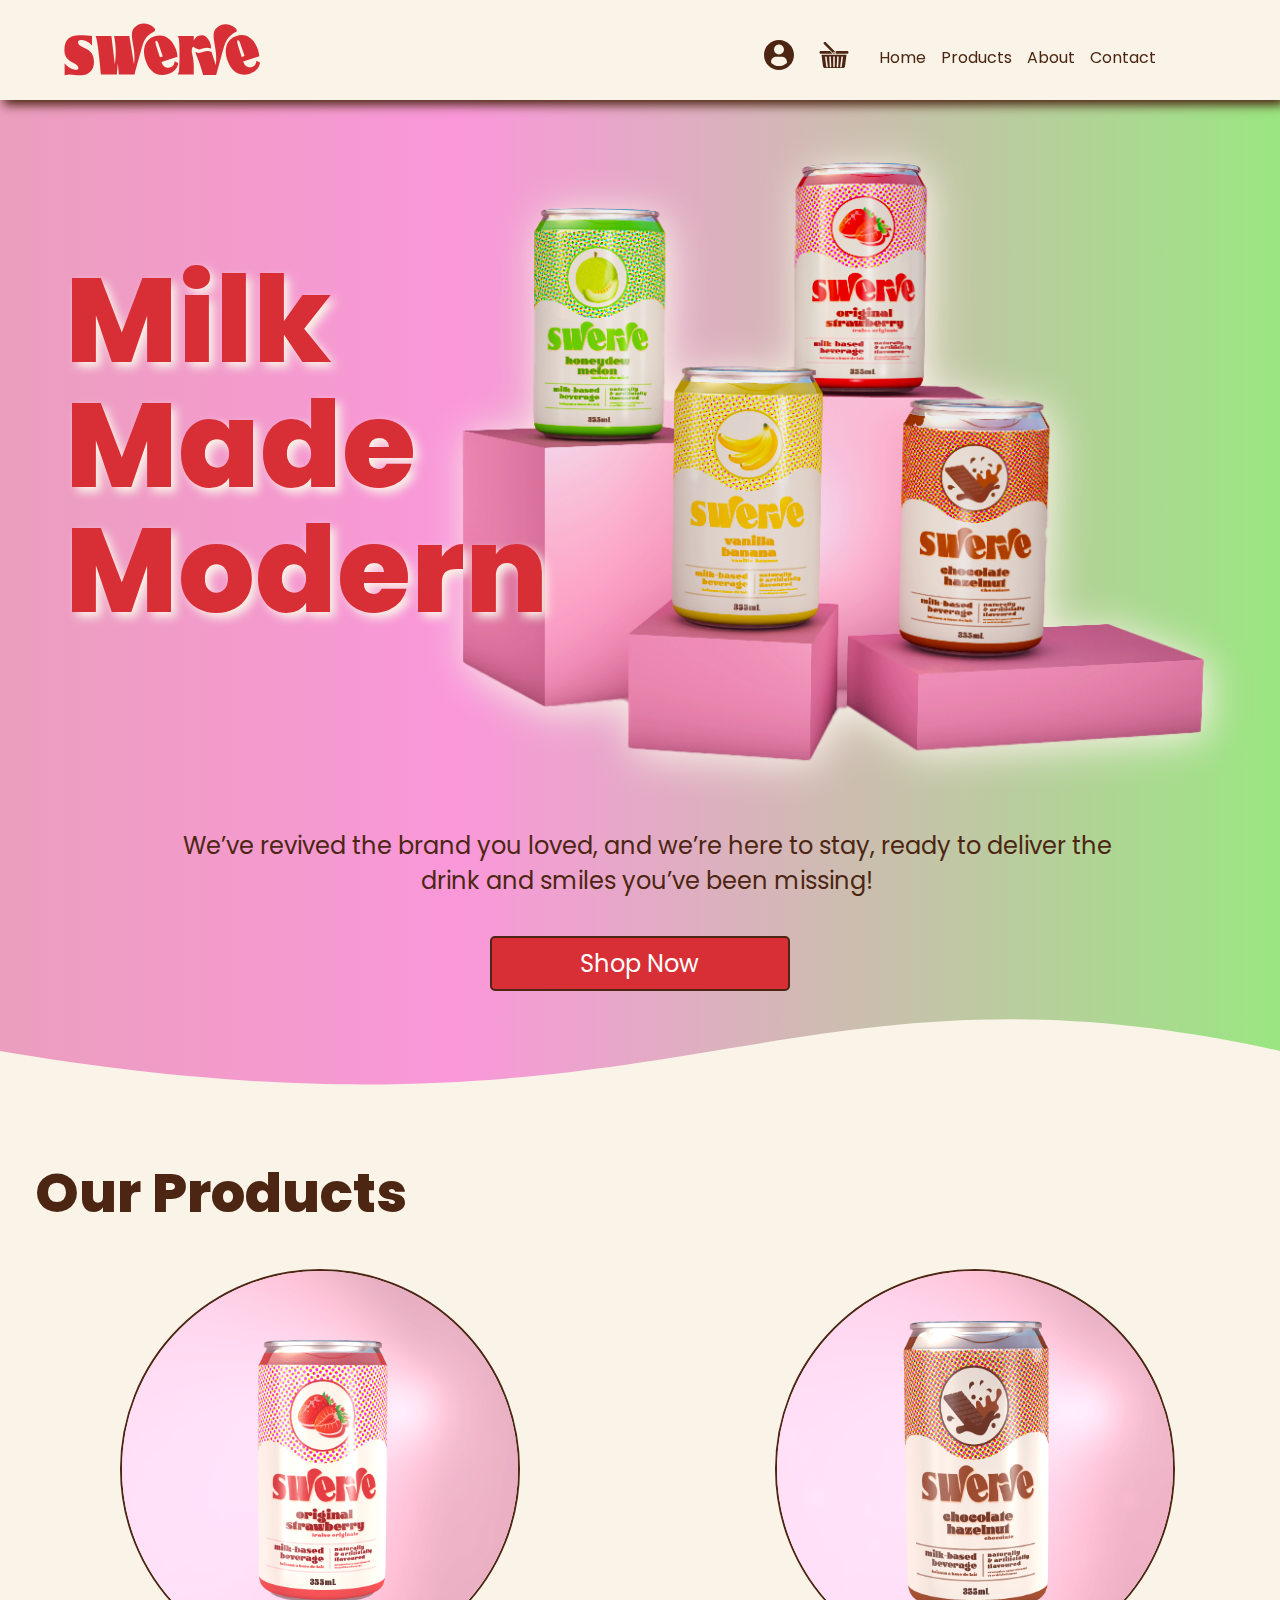
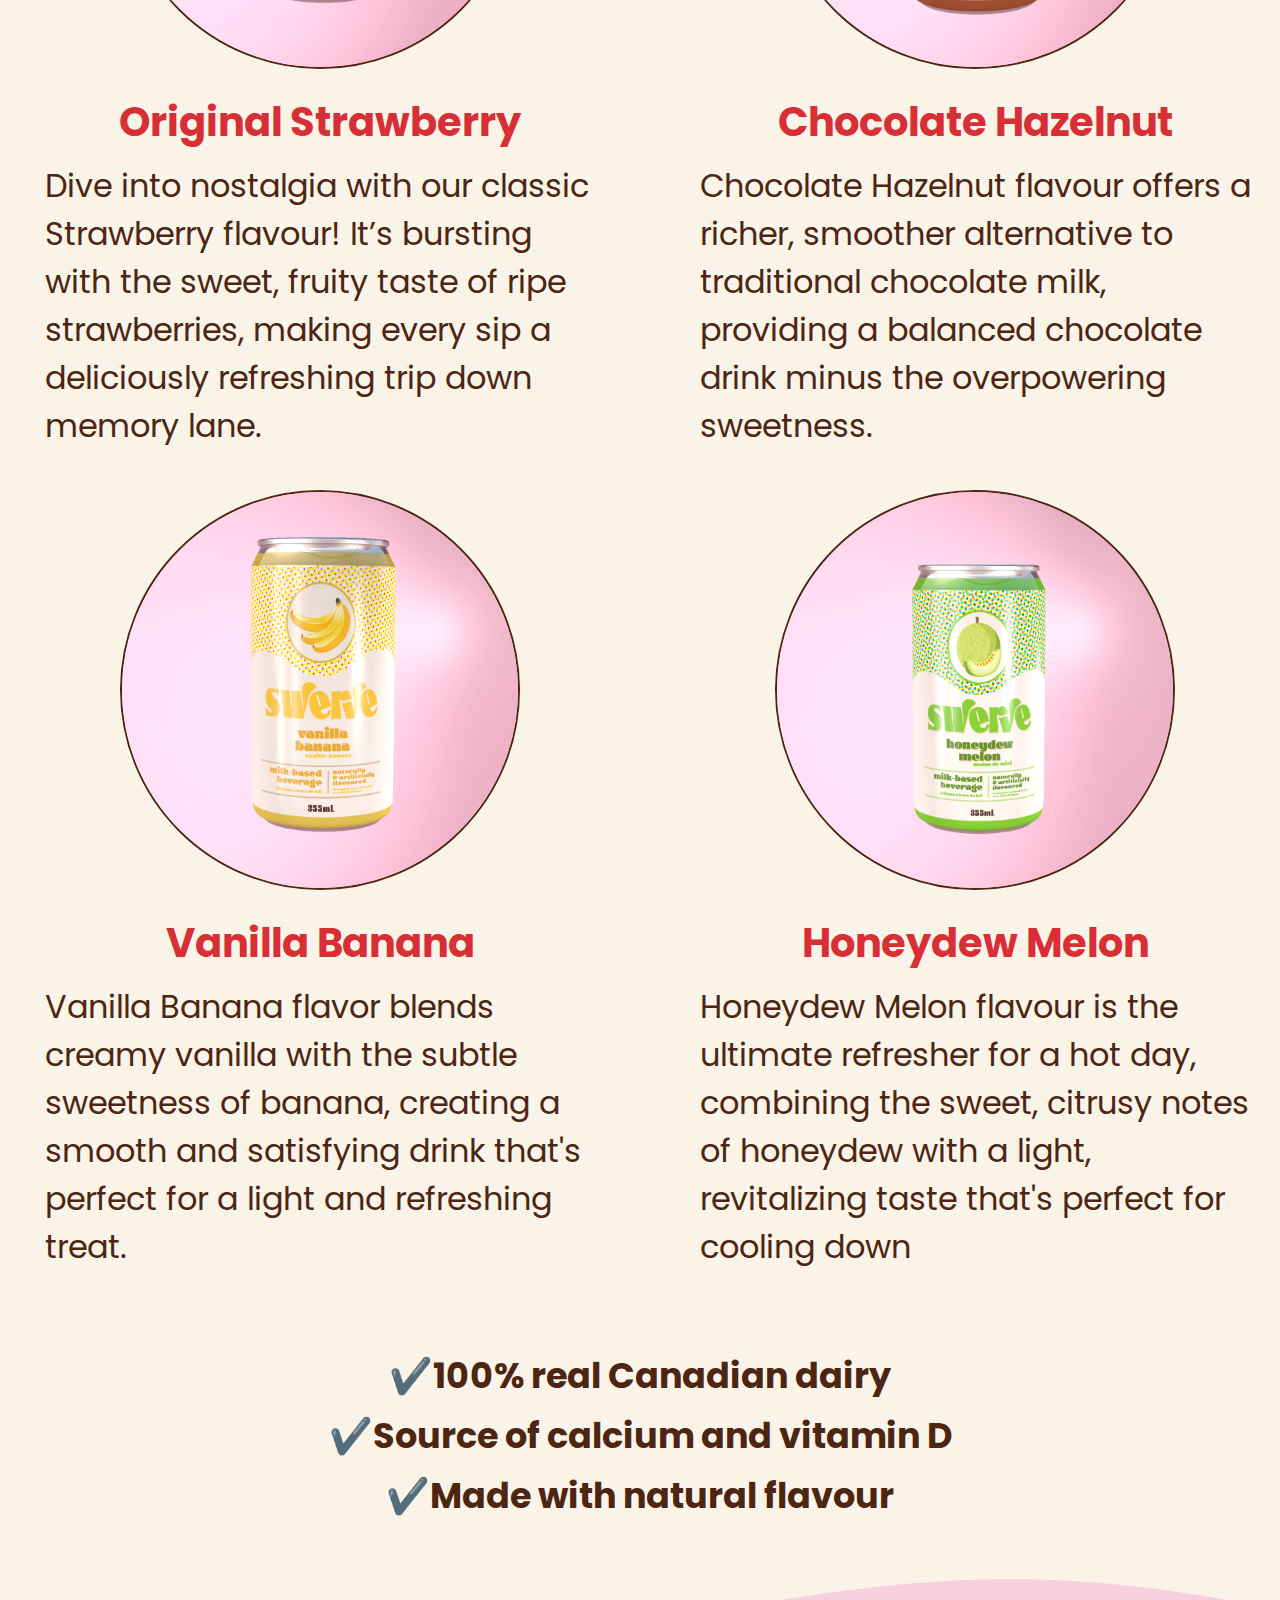
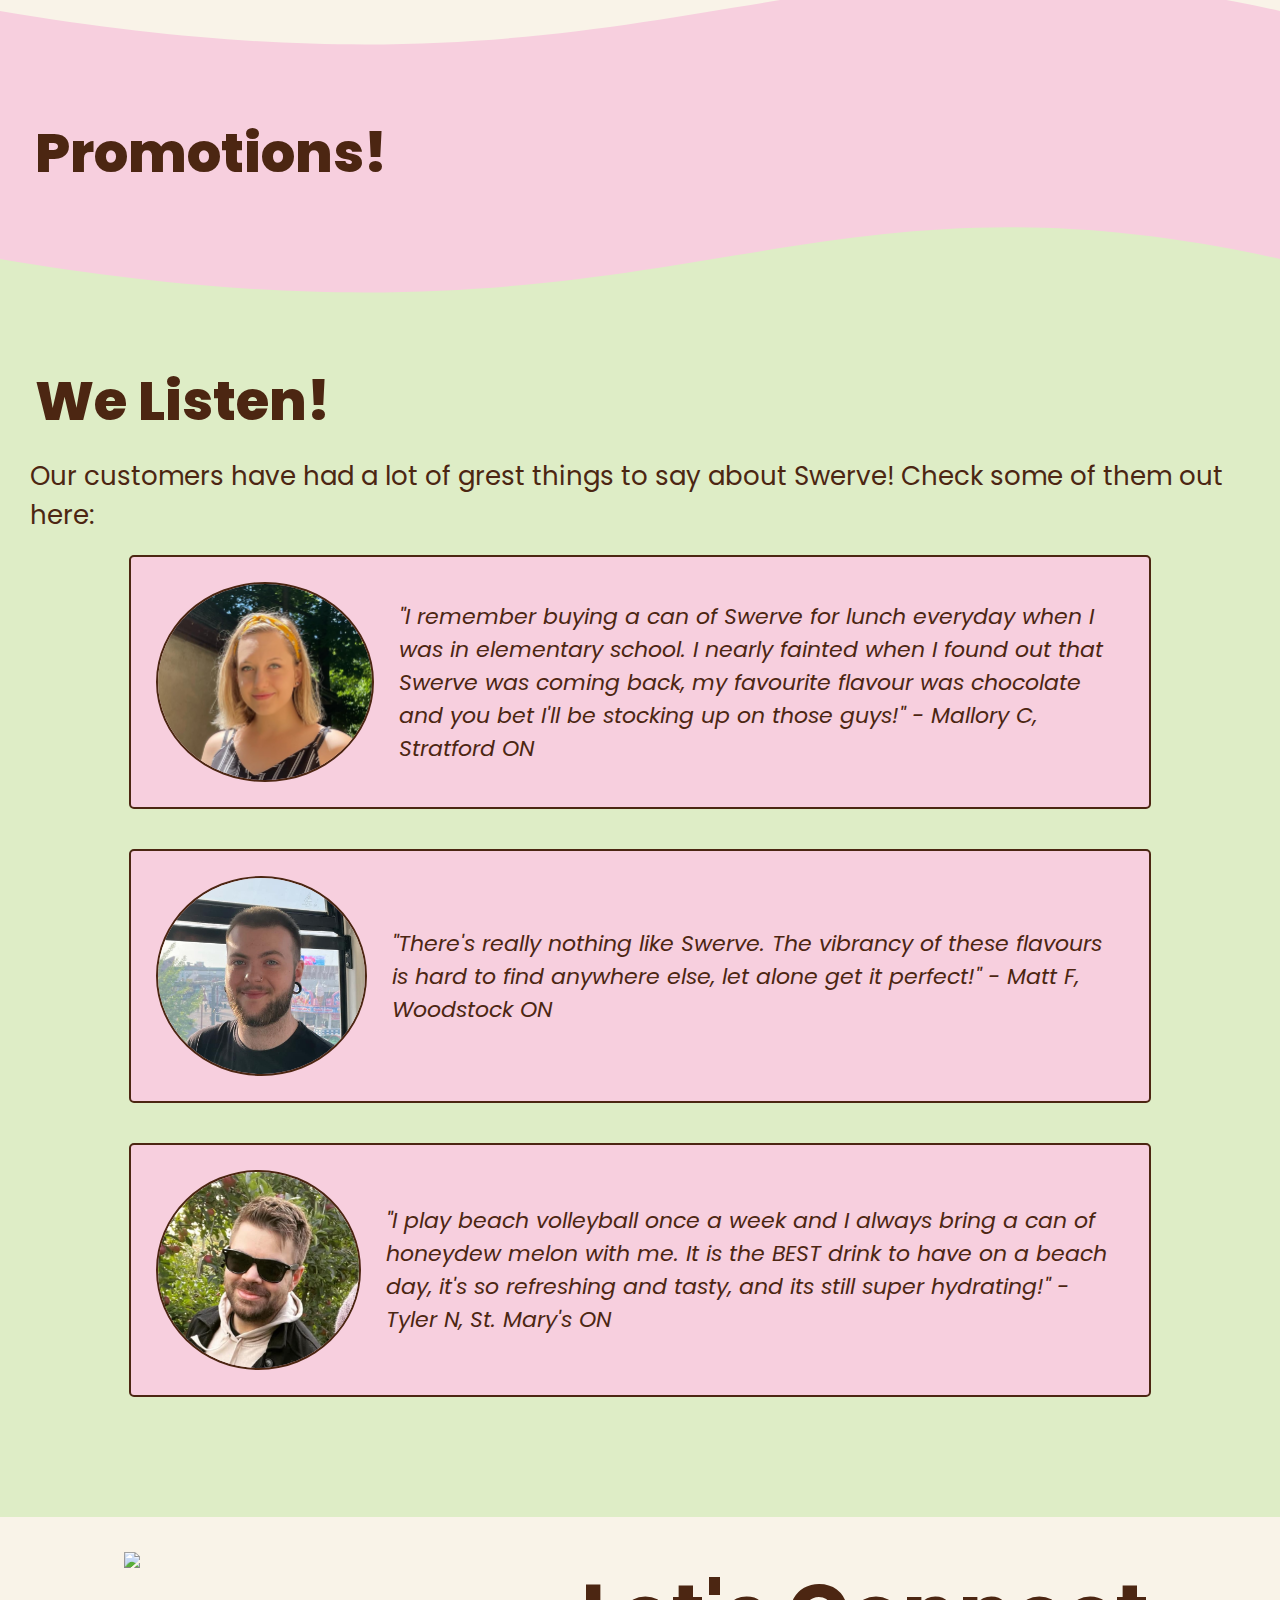
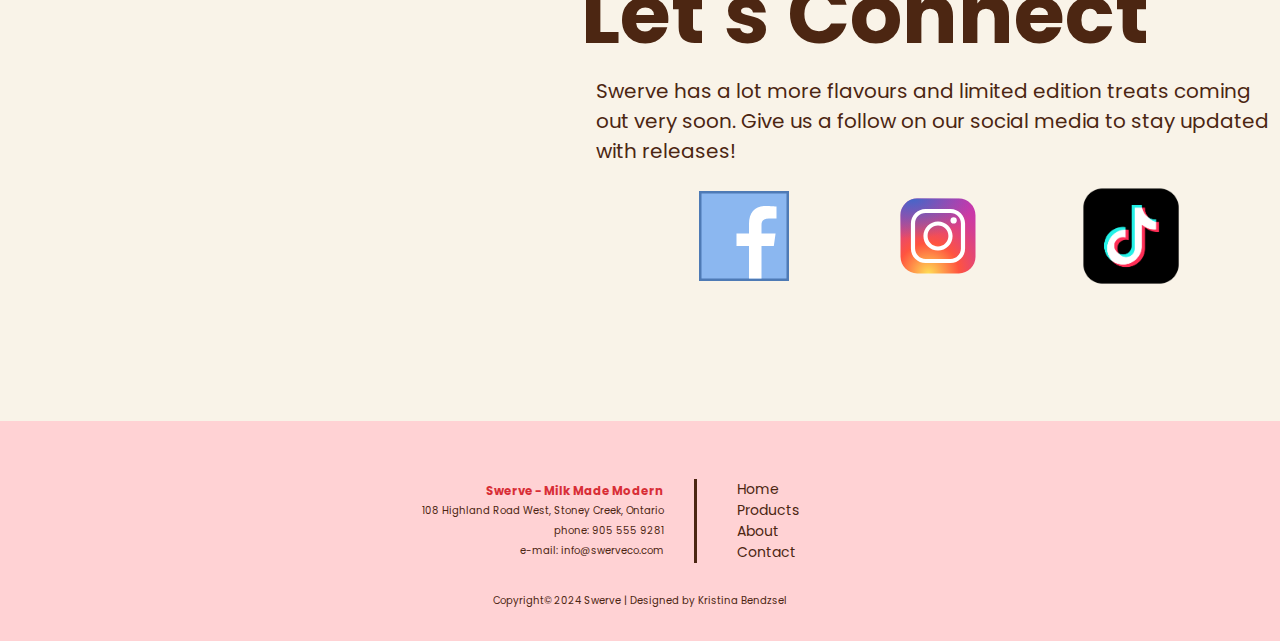
==== commit 85b97f10: "Merge pull request #19 from kristinabendzs/dev.kb.index-responsive" ====
--- a/index.html
+++ b/index.html
@@ -46,7 +46,7 @@
         <h2 class="hidden">Hero Section</h2>
             <img src="images/swerve-cans-hero.png" id="hero-main" alt="Swerve Hero Image, displaying 4 cans">
         <div class="grid-con">
-            <div id="hero-text" class="col-start-1 col-end-2 m-col-start-1 l-col-start-1">
+            <div id="hero-text" class="col-start-1 col-end-2 m-col-start-1 l-col-start-1 xl-col-start-1">
                 <h2 class="poppins-bold">Milk Made Modern</h2>
             </div>
         </div>
@@ -70,8 +70,8 @@
 
 
     <section id="products-hmpg" class="grid-con">
-        <h2 class="poppins-regular-h2 col-span-full m-col-span-full l-col-span-full xl-col-start-3 xl-col-span-2">Our Products</h2>
-        <div class="flavour-info poppins-regular-text col-span-full m-col-start-1 m-col-end-7 l-col-start-1 l-col-end-4 xl-col-start-3 xl-col-end-7">
+        <h2 class="poppins-regular-h2 col-span-full xl-col-start-3 xl-col-span-2">Our Products</h2>
+        <div class="flavour-info poppins-regular-text col-span-full m-col-start-1 m-col-end-7 l-col-start-1 l-col-end-7 xl-col-start-3 xl-col-end-7">
             <div class="can-image">
                 <img
                 sizes="(max-width: 1230px) 100vw, 1230px"
@@ -87,12 +87,12 @@
             </div>
             <div>
                 <h3><span class="flavours">Original Strawberry</span></h3>
-                <p class="">Dive into nostalgia with our classic Strawberry flavour! 
+                <p>Dive into nostalgia with our classic Strawberry flavour! 
                 It’s bursting with the sweet, fruity taste of ripe strawberries, 
                 making every sip a deliciously refreshing trip down memory lane.</p>
             </div>
         </div>
-        <div class="flavour-info poppins-regular-text col-span-full m-col-start-7 m-col-end-13 l-col-start-4 l-col-end-7 xl-col-start-7 xl-col-end-11">
+        <div class="flavour-info poppins-regular-text col-span-full m-col-start-7 m-col-end-13 l-col-start-7 l-col-end-13 xl-col-start-7 xl-col-end-11">
             <div class="can-image">
                 <img
                 sizes="(max-width: 1230px) 100vw, 1230px"
@@ -113,7 +113,7 @@
                     chocolate drink minus the overpowering sweetness.</p>
             </div>
         </div>
-        <div class="flavour-info poppins-regular-text col-span-full m-col-start-1 m-col-end-7 l-col-start-7 l-col-end-10 xl-col-start-3 xl-col-end-7">
+        <div class="flavour-info poppins-regular-text col-span-full m-col-start-1 m-col-end-7 l-col-start-1 l-col-end-7 xl-col-start-3 xl-col-end-7">
             <div class="can-image">
                 <img
                 sizes="(max-width: 1230px) 100vw, 1230px"
@@ -134,7 +134,7 @@
                     that's perfect for a light and refreshing treat.</p>
             </div>
         </div>
-        <div class="flavour-info poppins-regular-text col-span-full m-col-start-7 m-col-end-13 l-col-start-10 l-col-end-13 xl-col-start-7 xl-col-end-11">
+        <div class="flavour-info poppins-regular-text col-span-full m-col-start-7 m-col-end-13 l-col-start-7 l-col-end-13 xl-col-start-7 xl-col-end-11">
             <div class="can-image">
                 <img
                 sizes="(max-width: 1230px) 100vw, 1230px"
@@ -163,32 +163,37 @@
                 <h3>Made with natural flavour</h3>
             </div>
         </section>
-        <section class="promo-materials col-span-full">
-            <h2 class="poppins-regular-h2 col-span-full">Promotions!</h2>
-
-        </section>
-        <div class="wave col-span-full" style="height: 150px; overflow: hidden;" >
-            <svg viewBox="0 0 500 150" preserveAspectRatio="none" style="height: 100%; width: 100%;">
-                <path d="M0.00,50.03 C263.67,164.56 304.30,-61.10 500.00,50.03 L500.00,150.11 L0.00,150.11 Z" style="stroke: none; fill: #deedc6;">
-                </path></svg></div>    
+            <div class="wave col-span-full" style="height: 150px; overflow: hidden;" >
+                <svg viewBox="0 0 500 150" preserveAspectRatio="none" style="height: 100%; width: 100%;">
+                    <path d="M0.00,50.03 C263.67,164.56 304.30,-61.10 500.00,50.03 L500.00,150.11 L0.00,150.11 Z" style="stroke: none; fill: #f7cfde;">
+                    </path></svg></div>
+    </section>
+
+
+    <section class="promo-materials grid-con">
+            <h2 class="poppins-regular-h2 col-span-full xl-col-start-3 xl-col-span-2">Promotions!</h2>
+            <div class="wave col-span-full" style="height: 150px; overflow: hidden;" >
+                <svg viewBox="0 0 500 150" preserveAspectRatio="none" style="height: 100%; width: 100%;">
+                    <path d="M0.00,50.03 C263.67,164.56 304.30,-61.10 500.00,50.03 L500.00,150.11 L0.00,150.11 Z" style="stroke: none; fill: #deedc6;">
+                    </path></svg></div>
     </section>
 
     <section class="grid-con testimonials">
-        <h2 class="poppins-regular-h2 col-span-full">We Listen!</h2>
-        <h3 class="subheading poppins-regular-text col-span-full">Our customers have had a lot of grest things to say about Swerve! Check some of them out here:</h3>
-        <div class="comment poppins-regular-text col-span-full m-col-start-2 m-col-end-12 l-col-start-2 l-col-end-7">
+        <h2 class="poppins-regular-h2 col-span-full xl-col-start-3 xl-col-span-2">We Listen!</h2>
+        <h3 class="poppins-regular-text col-span-full xl-col-start-3">Our customers have had a lot of grest things to say about Swerve! Check some of them out here:</h3>
+        <div class="comment poppins-regular-text col-span-full m-col-start-2 m-col-end-12 l-col-start-2 l-col-end-12 xl-col-start-4 xl-col-end-10">
             <img src="images/mallory.jpeg" alt="Photo of Mallory, testimonial image">
             <p>"I remember buying a can of Swerve for lunch everyday when I was in elementary school. 
                 I nearly fainted when I found out that Swerve was coming back, my favourite flavour was
                 chocolate and you bet I'll be stocking up on those guys!" - Mallory C, Stratford ON</p>
         </div>
-        <div class="comment poppins-regular-text col-span-full m-col-start-2 m-col-end-12 l-col-start-7 l-col-end-12">
-            <img src="images/matt.jpeg" alt="Photo of Mallory, testimonial image">
+        <div class="comment poppins-regular-text col-span-full m-col-start-2 m-col-end-12 l-col-start-2 l-col-end-12 xl-col-start-4 xl-col-end-10">
+            <img src="images/matt.jpeg" alt="Photo of Matt, testimonial image">
             <p>"There's really nothing like Swerve. The vibrancy of these flavours is hard to find 
-                anywhere else, let along get it perfect!" - Matt F, Woodstock ON</p>
-        </div>
-        <div class="comment poppins-regular-text col-span-full m-col-start-2 m-col-end-12 l-col-start-4 l-col-end-10">
-            <img src="images/tyler.jpeg" alt="Photo of Mallory, testimonial image">
+                anywhere else, let alone get it perfect!" - Matt F, Woodstock ON</p>
+        </div>
+        <div class="comment poppins-regular-text col-span-full m-col-start-2 m-col-end-12 l-col-start-2 l-col-end-12 xl-col-start-4 xl-col-end-10">
+            <img src="images/tyler.jpeg" alt="Photo of Tyler, testimonial image">
             <p>"I play beach volleyball once a week and I always bring a can of honeydew melon 
                 with me. It is the BEST drink to have on a beach day, it's so refreshing and tasty, 
                 and its still super hydrating!" - Tyler N, St. Mary's ON
@@ -196,27 +201,20 @@
         </div>
     </section>
 
-    <section class="grid-con socials">
-        <h2 class="poppins-regular-h2 col-span-full">Connect with Us</h2>
-        <div class="socials-box col-span-full subheading poppins-regular-text l-col-start-1 l-col-end-5">
-                <p>Swerve has a lot more flavours and limited edition treats coming out very soon. Give us a follow on our social media to stay updated with releases!
-                </p>
-        </div>
-        <div class="sm-icons col-span-full l-col-start-1 l-col-end-6">
-            <img src="images/icons8-facebook.svg">
-            <img src="images/icons8-instagram.svg">
-            <img src="images/vecteezy_tiktok-png-icon_16716485.png">
-        </div>
-        <!-- Commerial will go here, with a subtitle that says take a look at our promotional video-->
-        <h2 class="poppins-regular-h2"></h2>
-        <div class="lum poppins-regular-h2 col-span-full m-col-start-5">
-            <p>Leave us a message</p>
-        </div>
-        <div class="submit-fields col-span-full m-col-start-4 ">
-            <input type="submit" class="message-field poppins-field">
-            <input type="submit" class="message-field poppins-field">
-            <input type="submit" class="message-field-l poppins-field">
-        </div>
+    <section id="connect" class="grid-con">
+        <div id="strawberry-milk" class="col-span-full m-col-start-1 m-col-end-6 l-col-start-2 l-col-end-6">
+            <img src="images/strawberry-splash.png">
+        </div>
+        <div class="poppins-regular-h2 col-span-full m-col-start-6 m-col-end-13 l-col-start-6 l-col-end-13 xl-col-start-6">
+            <h2>Let's Connect</h2>
+            <h3 class="poppins-regular-text">Swerve has a lot more flavours and limited edition treats coming out very soon. Give us a follow on our social media to stay updated with releases!</h3>
+            <div class="connect-icons col-span-full l-col-start-1 l-col-end-6">
+                <img src="images/icons8-facebook.svg">
+                <img src="images/icons8-instagram.svg">
+                <img src="images/vecteezy_tiktok-png-icon_16716485.png">
+            </div>
+        </div>
+        
     </section>
 
     <footer>
--- a/css/main.css
+++ b/css/main.css
@@ -5,17 +5,18 @@
 
 .poppins-regular-h2 {
     font-family: "Poppins", sans-serif;
-    font-weight: 400;
+    font-weight: 800;
     font-style: normal;
     color: #4C2612;
-    font-size: 45px;
+    font-size: 56px;
     padding-left: 35px;
+    margin-bottom: 15px;
 }
 
 .poppins-regular-text {
     font-family: "Poppins", sans-serif;
     font-weight: 400;
-    font-size: 16px;
+    font-size: 20px;
     font-style: normal;
     color: #4C2612;
     padding-left: 15px;
@@ -30,7 +31,7 @@
 }
 
 .poppins-footer {
-    font-size: 8px;
+    font-size: 10px;
     font-family: "Poppins", sans-serif;
     font-weight: 400;
     font-style: normal;
@@ -44,10 +45,6 @@
     font-size: 12px;
     font-style: normal;
     color: #c1957e;
-}
-.subheading {
-    margin: 15px;
-    margin-left: 25px;
 }
  
  body {
@@ -73,10 +70,18 @@
 
 .flavours {
     color: #D82E36;
-    font-size: 20px;
+    font-size: 46px;
+
 }
 
 /* --- Header --- */
+#sticky-nav-con {
+    position: sticky;
+    top: 0px;
+    background-color: #fff;
+    z-index: 1;
+ }
+
 #main-header {
     background-color: #F9F3E8;
     box-shadow: 4px 5px 10px #4C2612;
@@ -246,9 +251,6 @@
     background-color: #F9F3E8;
     font-size: 30px;
 }
-#products-hmpg h2 {
-    margin-bottom: 45px;
-}
 
 #products-hmpg h3 {
     margin: 10px 0px 10px 0px;
@@ -256,8 +258,8 @@
 }
 
 .can-image img {
-    width: 225px;
-    height: 225px;
+    width: 275px;
+    height: 275px;
     border: 2px solid #4C2612;
     border-radius: 50%;
 }
@@ -276,9 +278,6 @@
     padding-left: 10px;
 }
 
-.flavour-info p {
-    padding-left: 10px;
-}
 
 .circle {
     width: 150px;
@@ -314,11 +313,19 @@
     margin-bottom: 30px;
 }
 
+/* --- Promotions --- */
+.promo-materials {
+    background-color: #f7cfde;
+}
+
 /* --- Testimonials --- */
 .testimonials {
     background-color: #deedc6;
-    font-size: 30px;
     padding-bottom: 100px;
+}
+
+.testimonials h3 {
+    margin-left:15px;
 }
 
 .comment {
@@ -330,7 +337,6 @@
     margin: 20px;
     border: 2px solid #4C2612;
     border-radius: 5px;;
-    
 }
 
 .comment img {
@@ -341,61 +347,42 @@
 }
 
 .comment p {
-    font-size: 16px;
     font-style: italic;
 }
 
 /* --- Connect With Us --- */
-.socials {
+#connect {
     background-color:#F9F3E8;
-    font-size: 30px;
-    padding-top: 60px;
     padding-bottom: 100px;
 }
-.sm-icons {
-    margin: 15px;
+#connect img {
+    margin-left: 15px;
+}
+#strawberry-milk {
+    margin-top: 35px;
+}
+
+#connect h2 {
+    margin-top: 35px;
+}
+
+#connect h3 {
+    font-size: 20px;
+    padding-left: 0px;
+}
+
+.connect-icons {
+    margin: 20px;
     display: flex;
     justify-content: space-evenly;
     align-content: center;
 }
-.sm-icons img {
+.connect-icons img {
     width: 100px;
     cursor: pointer;
 }
 
-.lum {
-    margin-top: 25px;
-}
-.submit-fields {
-    margin-left: 20px;
-    display: flex;
-    flex-direction: column;
-    align-items: flex-start
-}
-
-.message-field {
-    margin-top: 20px;
-    background-color: #fee7e7;
-    height: 36px;
-    width: 150px;
-    padding: 10px;
-    border: 2px solid #4C2612;
-    border-radius: 5px;
-    cursor: pointer;
-    text-align: left;
-}
-
-.message-field-l {
-    margin-top: 20px;
-    background-color: #fee7e7;
-    height: 150px;
-    width: 300px;
-    padding: 10px;
-    border: 2px solid #4C2612;
-    border-radius: 5px;
-    cursor: pointer;
-    text-align: left;
-}
+
 
 /* --- Footer --- */
 footer {
@@ -455,6 +442,42 @@
        z-index: 1;
     }
 
+    .poppins-regular-h2 {
+        font-size: 55px;
+    }
+
+    .poppins-regular-text {
+        font-size: 26px;
+    }
+    
+    .poppins-bold {
+        line-height: 48px;
+    }
+
+    .flavours {
+        color: #D82E36;
+        font-size: 40px;
+    }
+
+    .flavour-info {
+        font-size: 32px;
+    }
+
+    .product-info {
+        margin-top: 50px;
+        line-height: 50px;
+        margin-bottom: 30px;
+    }
+
+    .comment p {
+        font-size: 22px;
+    }
+
+    #connect h3 {
+        font-size: 20px;
+        margin-left: 15px;
+    }
+
     #button {
         display: none;
      }
@@ -504,7 +527,6 @@
         margin-left: 40px;
     }
 
-    /* --- hero section --- */
     #hero-main {
         height: 550px;
      }
@@ -532,8 +554,6 @@
         font-size: 24px
     }
 
-
-    /* --- products ---- */
     .can-image img {
         width: 325px;
         height: 325px;
@@ -541,6 +561,13 @@
 
     .flavour-info {
         font-size: 20px;
+    }
+
+    .comment img {
+        border: 2px solid #4C2612;
+        border-radius: 50%;
+        height: 200px;
+        margin-right: 25px
     }
 }
 
@@ -551,15 +578,75 @@
         height: 700px;
      }
 
+     .poppins-regular-h2 {
+        font-size: 55px;
+    }
+
+    .poppins-regular-text {
+        font-size: 26px;
+    }
+    
+    .poppins-bold {
+        line-height: 48px;
+    }
+
+    .flavours {
+        color: #D82E36;
+        font-size: 40px;
+    }
+
+    .flavour-info {
+        font-size: 32px;
+    }
+
+    .product-info {
+        margin-top: 50px;
+        line-height: 50px;
+        margin-bottom: 30px;
+    }
+
+    .comment p {
+        font-size: 22px;
+    }
+
+    #connect h3 {
+        font-size: 20px;
+        margin-left: 15px;
+    }
+
      #hero-text h2 {
         line-height: 125px;
         font-size: 120px;
      }
      .can-image img {
-        width: 200px;
-        height: 200px;
-}
-}
+        width: 400px;
+        height: 400px;
+}
+}
+
+@media screen and (min-width: 1920px) {
+    #hero-text h2 {
+        line-height: 125px;
+        font-size: 140px;
+     }
+
+     .can-image img {
+        width: 500px;
+        height: 500px;
+}
+}
+
+
+
+
+
+
+
+
+
+
+
+
 
 /* --- Product Page Styling ---*/
 .product-header {
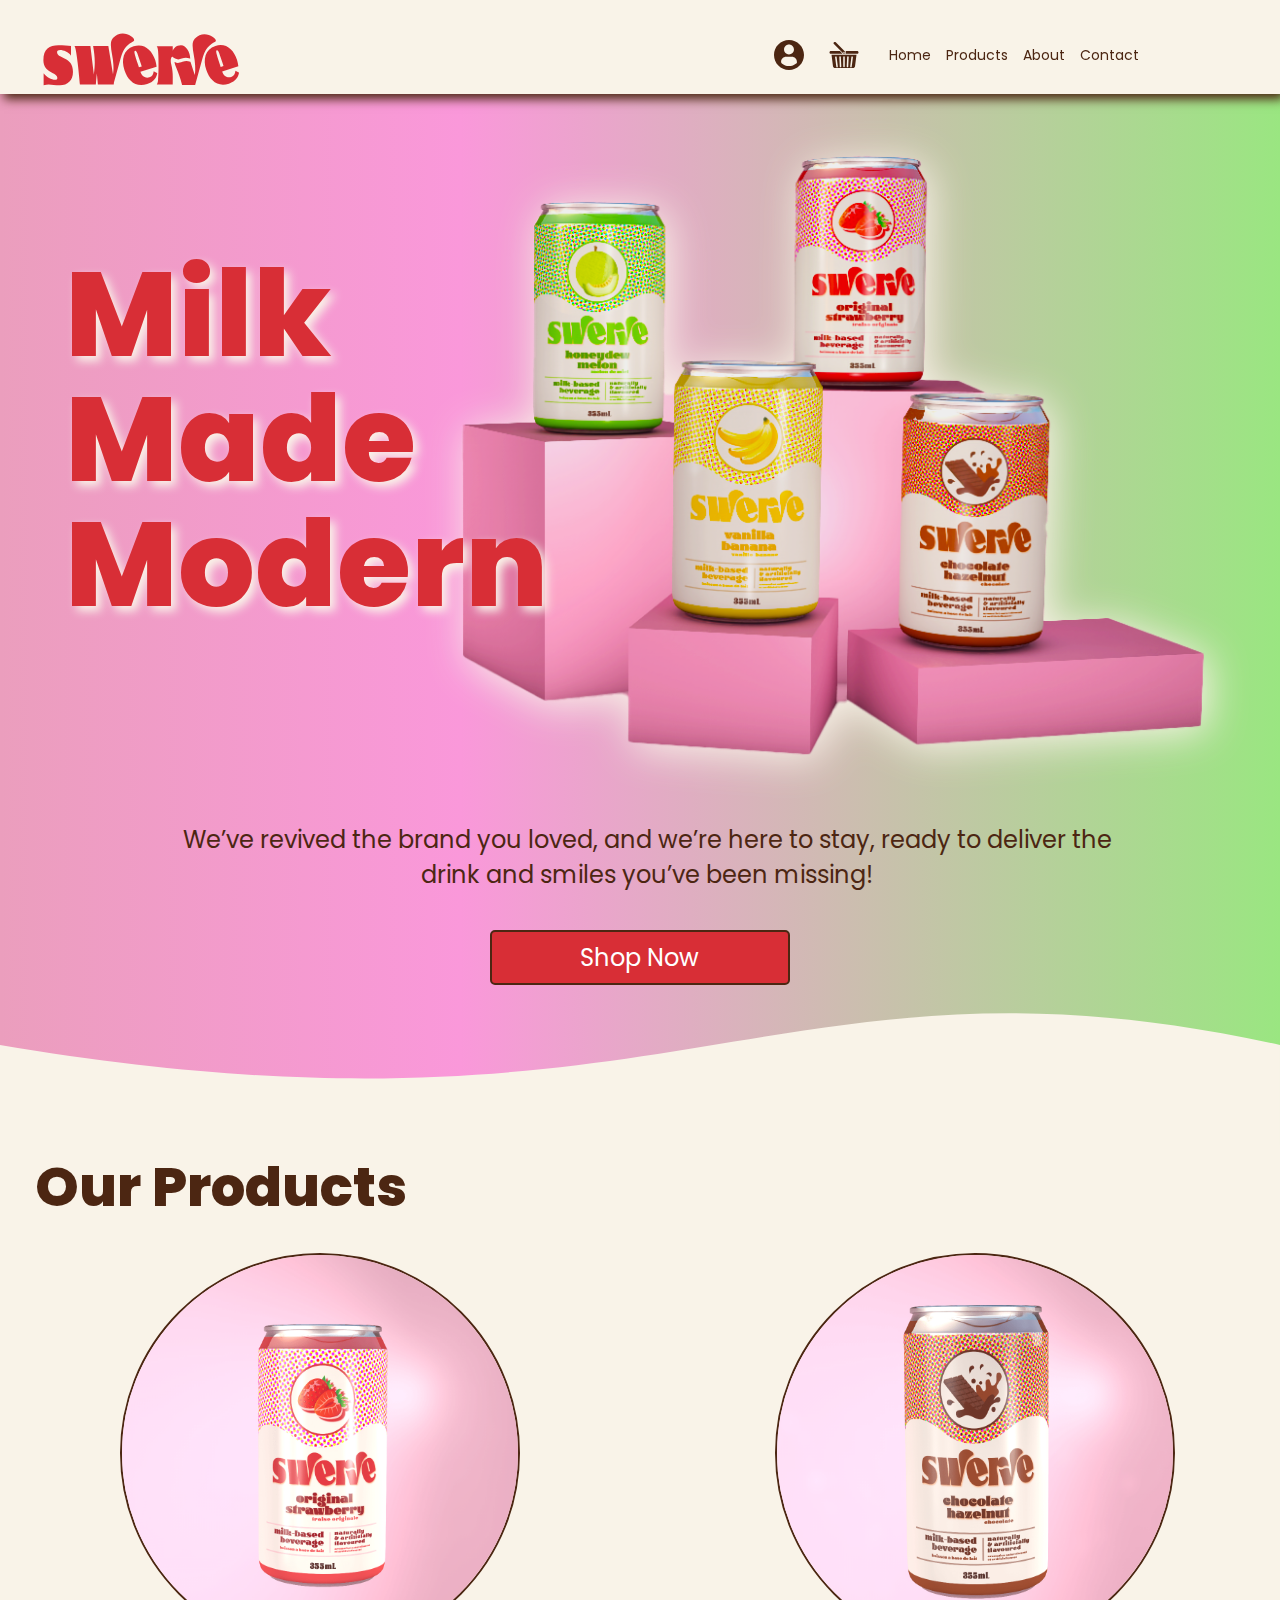
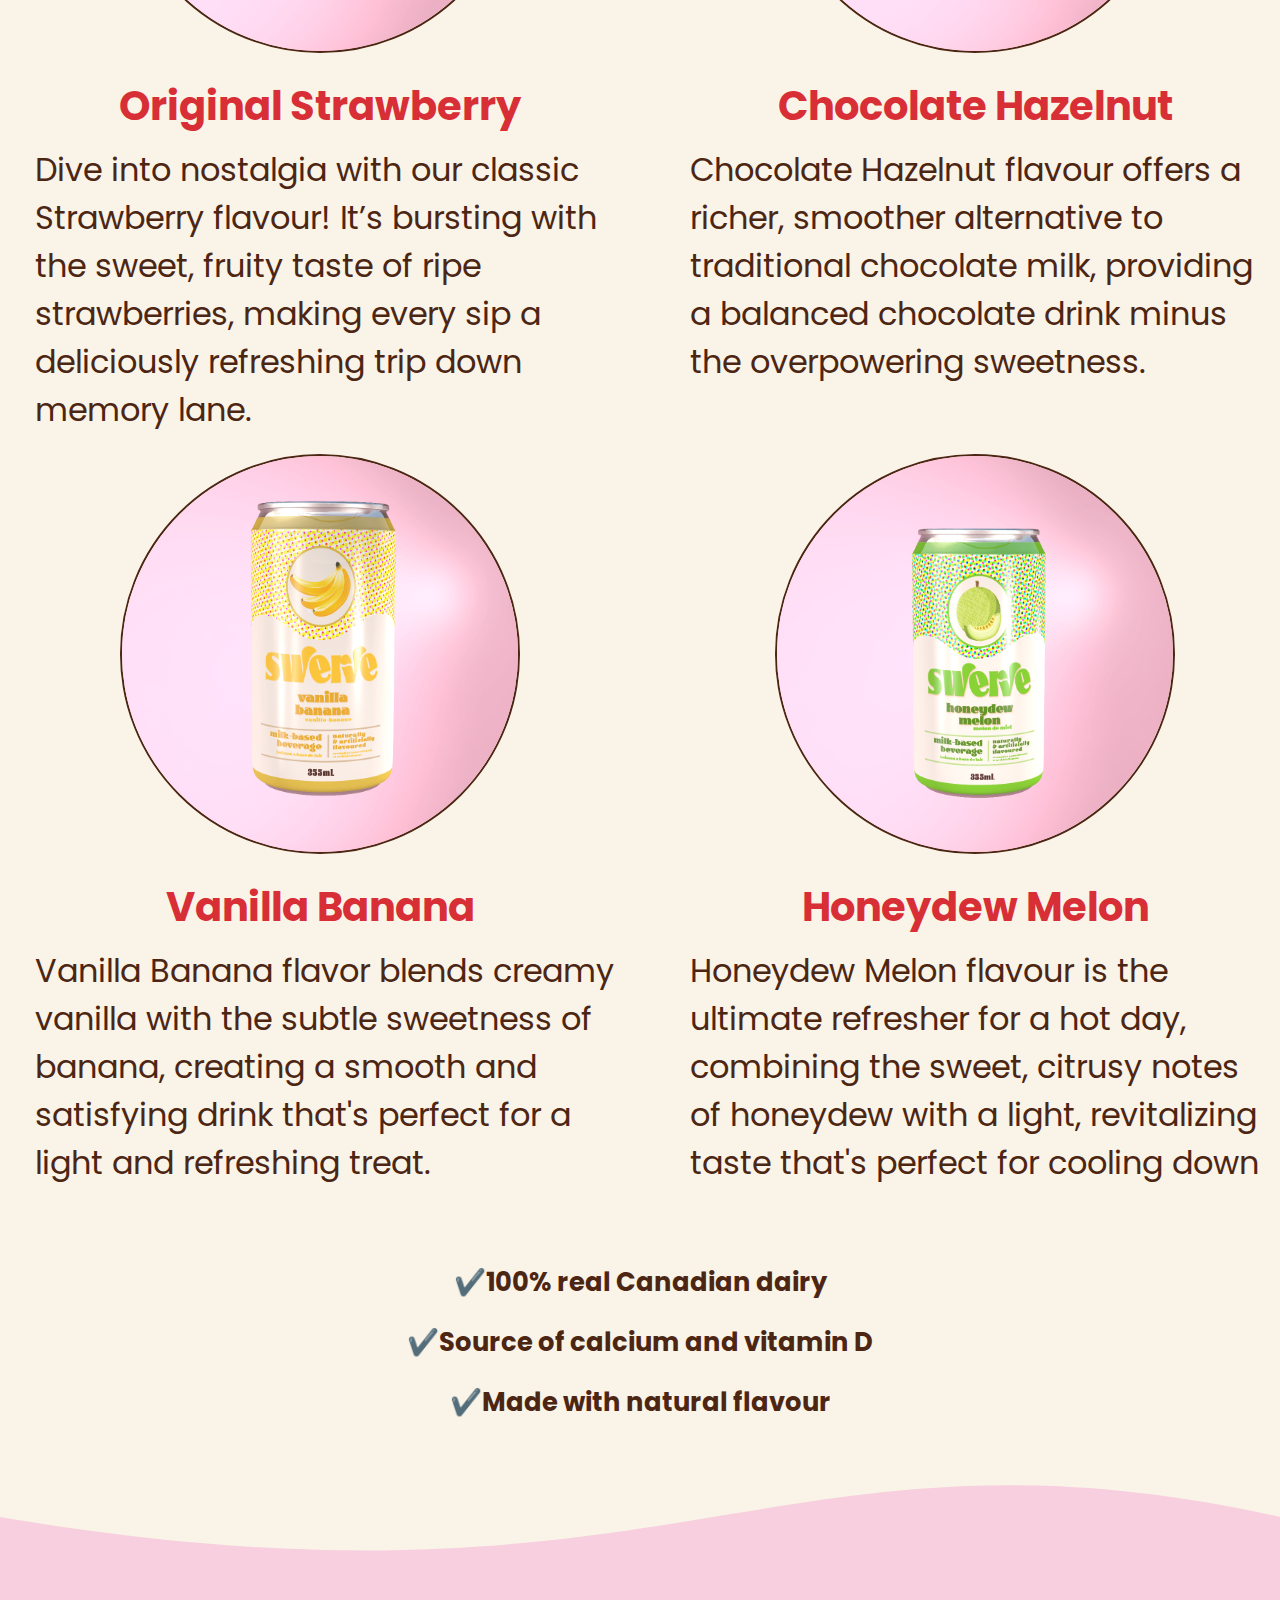
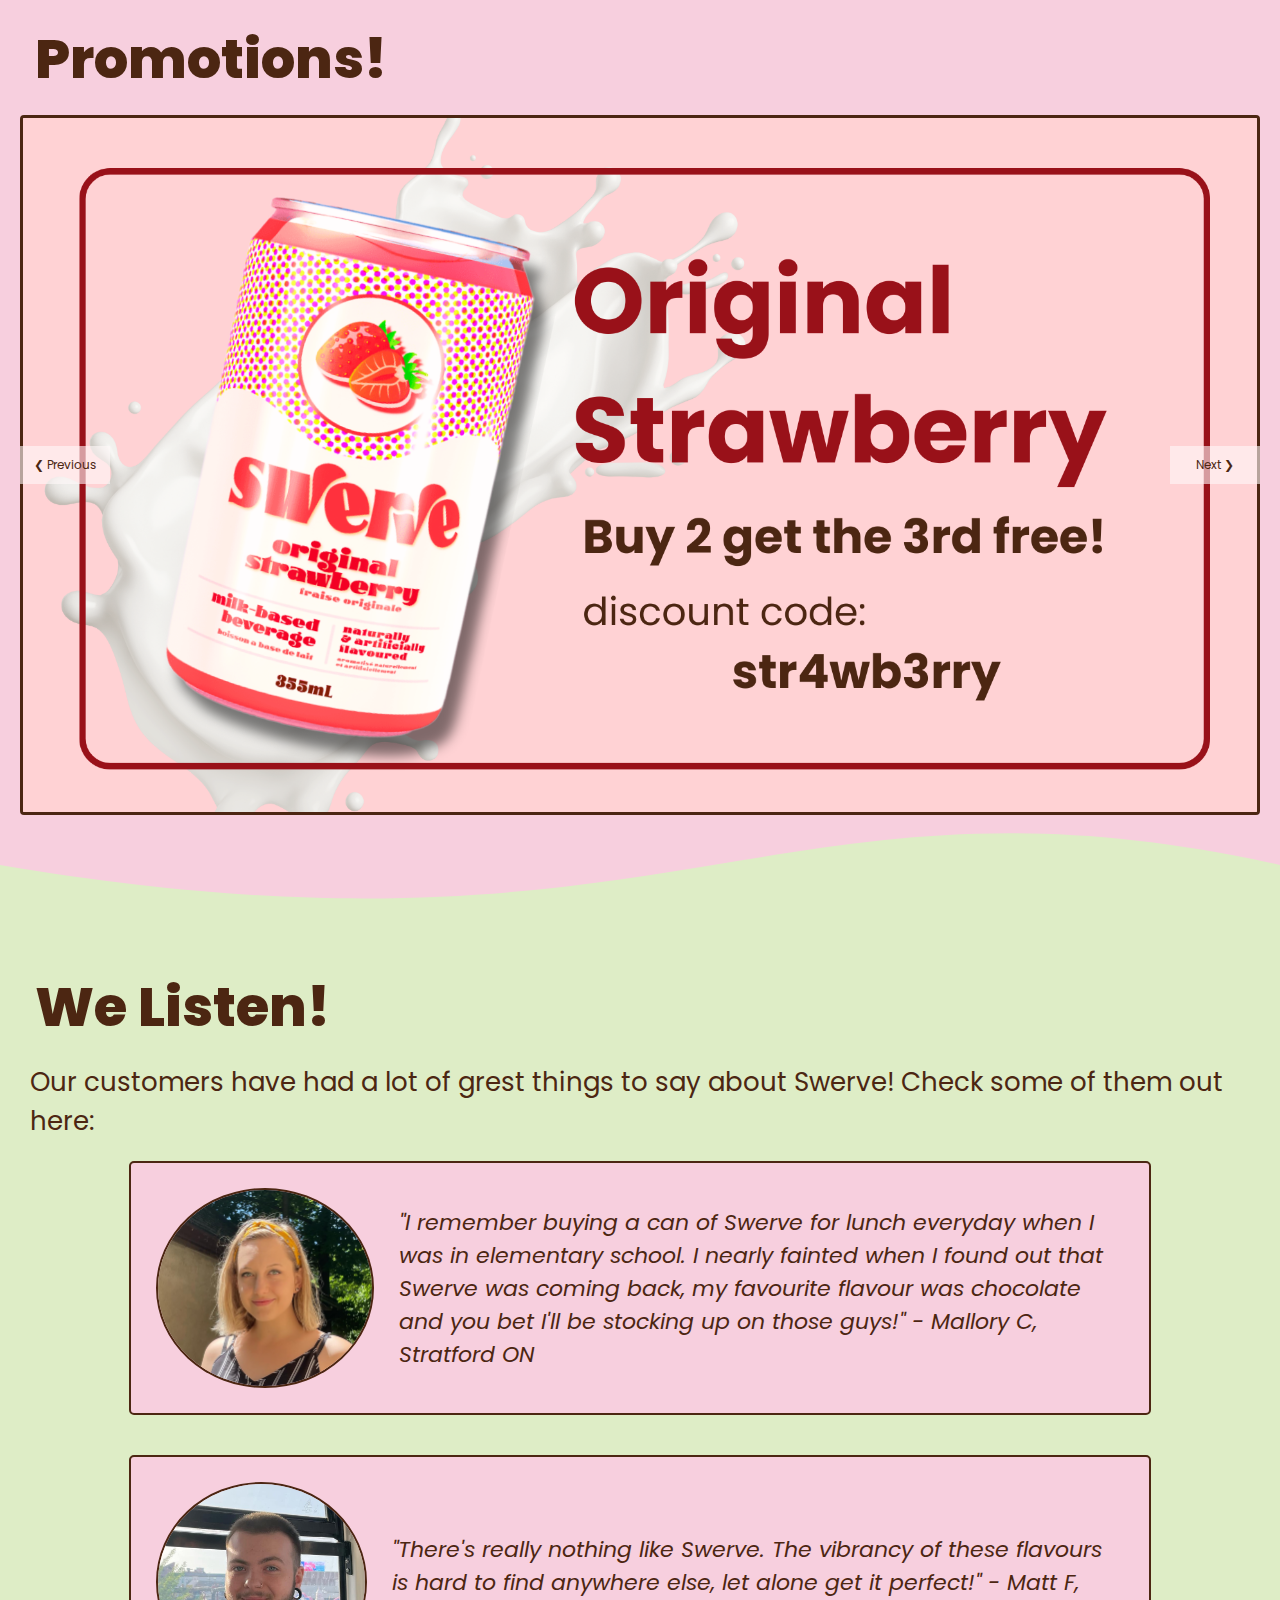
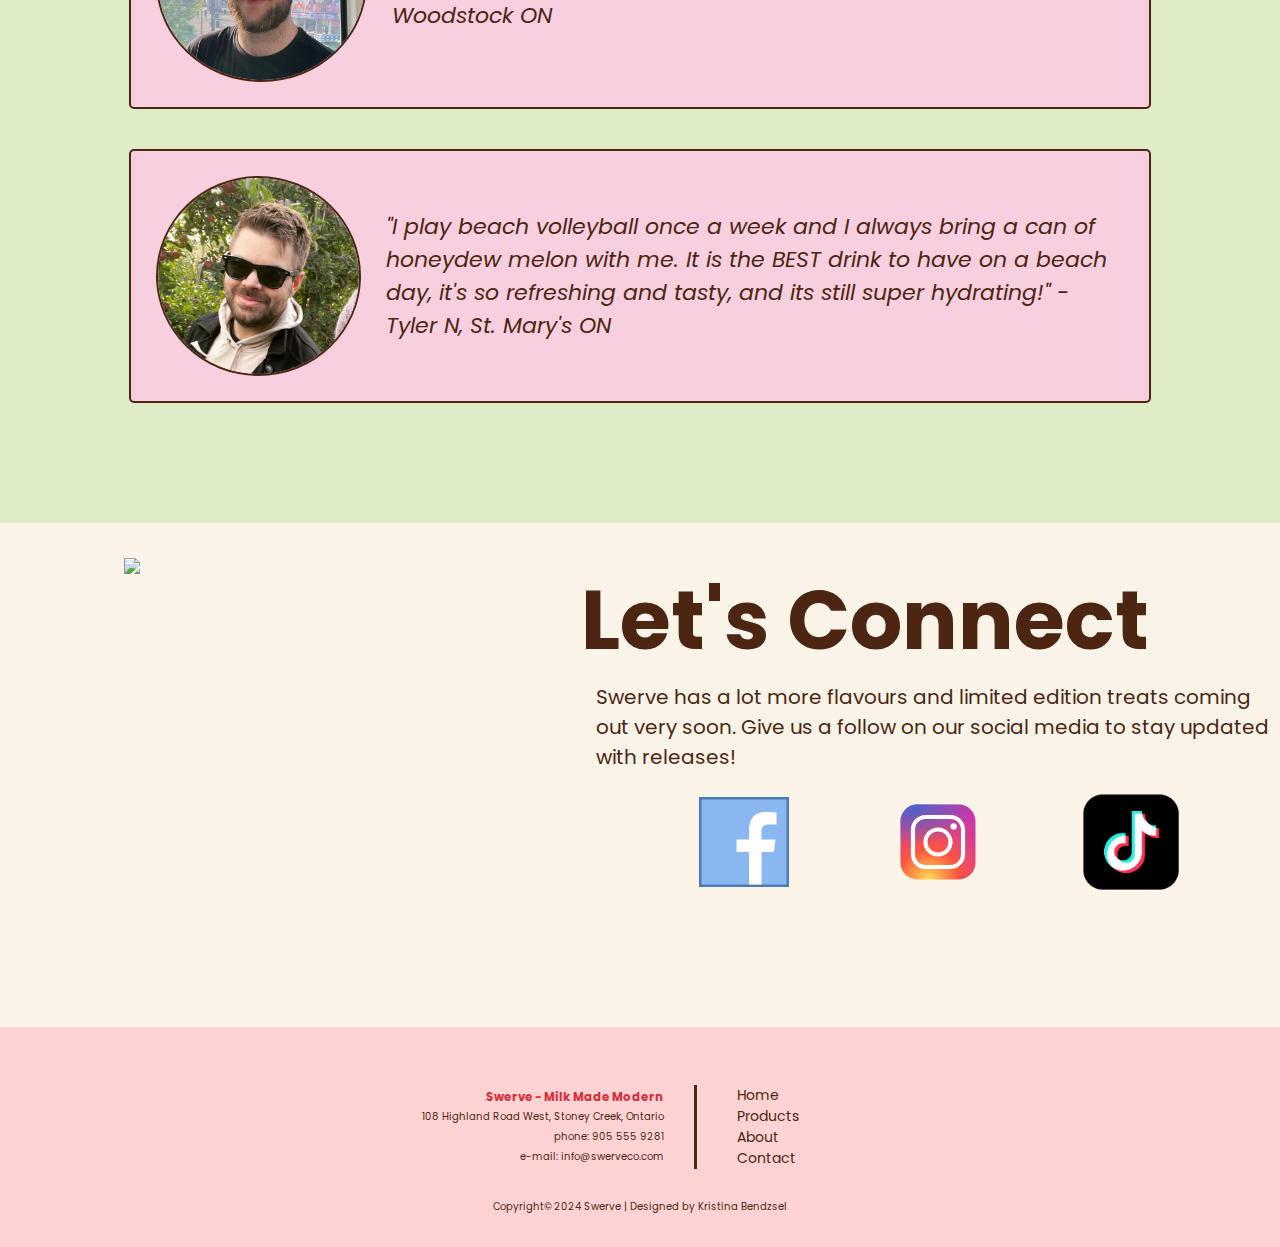
==== commit 3b073106: "Burger Menu Fix JS addition" ====
--- a/index.html
+++ b/index.html
@@ -17,12 +17,11 @@
     <h1 class="hidden">Welcome to Swerve</h1>
     
     <div id="sticky-nav-con">
-        <header class="poppins-regular" id="main-header">
-            <div class="grid-con">
-                <div id="logo" class="col-start-1 m-col-start-2">
-                    <img src="images/swerve-logo-main.svg" alt="Swerve Logo">   
-            </div>
-            <div class="icons col-start-4 m-col-start-8 m-col-end-11 l-col-start-8 l-col-end-11">
+        <header class="poppins-regular grid-con" id="main-header">
+            <div id="logo" class="col-start-1 col-end-2 m-col-start-1 m-col-end-4">
+                <img src="images/swerve-logo-main.svg" alt="Swerve Logo">
+            </div>
+            <div class="icons col-start-3 col-end-4 m-col-start-7 m-col-end-12 l-col-start-8 l-col-end-11">
                 <img id="profile-icon" src="images/profile.svg" alt="Profile Icon">
                 <img id="shopping-icon" src="images/shopping-cart.svg" alt="Shopping Cart Icon">
                 <nav id="main-navigation">
@@ -171,8 +170,19 @@
 
 
     <section class="promo-materials grid-con">
-            <h2 class="poppins-regular-h2 col-span-full xl-col-start-3 xl-col-span-2">Promotions!</h2>
-            <div class="wave col-span-full" style="height: 150px; overflow: hidden;" >
+        <h2 class="poppins-regular-h2 col-span-full xl-col-start-3 xl-col-span-2">Promotions!</h2>
+        <div class="col-span-full">
+            <div id="image-gallery">
+              <div id="image-slider">
+                <img class="gallery-image" src="images/originalstrawberry-promotions.png" alt="A Humming bird">
+                <img class="gallery-image" src="images/honeydewmelon-promotions.png" alt="A singl blue Bird">
+                <img class="gallery-image" src="images/chocolate-promotions.png" alt="Two Blue birds on a branch">
+              </div>     
+              <button id="prev-button">&#10094; Previous</button>
+              <button id="next-button">Next &#10095;</button>
+            </div>
+            </div>
+        <div class="wave col-span-full" style="height: 150px; overflow: hidden;" >
                 <svg viewBox="0 0 500 150" preserveAspectRatio="none" style="height: 100%; width: 100%;">
                     <path d="M0.00,50.03 C263.67,164.56 304.30,-61.10 500.00,50.03 L500.00,150.11 L0.00,150.11 Z" style="stroke: none; fill: #deedc6;">
                     </path></svg></div>
--- a/css/main.css
+++ b/css/main.css
@@ -8,7 +8,7 @@
     font-weight: 800;
     font-style: normal;
     color: #4C2612;
-    font-size: 56px;
+    font-size: 30px;
     padding-left: 35px;
     margin-bottom: 15px;
 }
@@ -16,7 +16,7 @@
 .poppins-regular-text {
     font-family: "Poppins", sans-serif;
     font-weight: 400;
-    font-size: 20px;
+    font-size: 14px;
     font-style: normal;
     color: #4C2612;
     padding-left: 15px;
@@ -26,7 +26,6 @@
     font-family: "Poppins", sans-serif;
     font-weight: 800;
     font-style: normal;
-    line-height: 28px;
     color: #4C2612;
 }
 
@@ -37,14 +36,6 @@
     font-style: normal;
     line-height: 20px;
     color: #4C2612;
-}
-
-.poppins-field {
-    font-family: "Poppins", sans-serif;
-    font-weight: 400;
-    font-size: 12px;
-    font-style: normal;
-    color: #c1957e;
 }
  
  body {
@@ -70,7 +61,7 @@
 
 .flavours {
     color: #D82E36;
-    font-size: 46px;
+    font-size: 24px;
 
 }
 
@@ -89,14 +80,11 @@
 }
 
 #logo {
-    margin: 15px;
-    display: flex;
-    justify-content: center;
+    margin: 30px 30px 0px 20px;
  }
 
 #logo img {
-    min-width: 200px;
-    height: auto;
+    min-width: 150px;
 }
 
 .icons {
@@ -105,7 +93,7 @@
     justify-content: center;
     align-items: flex-start;
     align-items: top;
-    margin-right: 25px;
+    margin-left: 30px;
 }
 
 #profile-icon {
@@ -139,10 +127,13 @@
  }
 
  #burger-con {
-    width: 200px;
-    margin-top: 20px;
-    margin-bottom: 20px;
+    background-color: #F9F3E8;
+    width: 100%;
+    left: 0;
+    padding-top: 20px;
+    margin-bottom: 10px;
     display: none;
+    position: fixed;
  }
  
  #burger-con.slide-toggle {
@@ -165,6 +156,7 @@
     padding: 10px 0 10px 0;
     text-align: center;
     color: #4C2612;
+    font-size: 14px;
  }
  
  #main-navigation ul li {
@@ -231,8 +223,9 @@
 }
 
 #shop-now {
-    color: white;
-    background-color: #D82E36;
+    color: #4C2612;
+    font-size: 18px;
+    background-color: #f7cfde;
     width: 200px;
     padding: 8px;
     margin: 10px;
@@ -243,13 +236,13 @@
 }
 
 #shop-now:hover {
-    background-color: rgb(186, 186, 186);
+    background-color: #D82E36;
+    color: #F9F3E8;
 }
 
  /* --- Products --- */
 #products-hmpg {
     background-color: #F9F3E8;
-    font-size: 30px;
 }
 
 #products-hmpg h3 {
@@ -265,19 +258,18 @@
 }
 
 .flavour-info {
-    font-size: 22px;
+    font-size: 16px;
     display: flex;
     flex-direction: column;
     align-items: center;
     justify-content: flex-start;
     text-align: left;
-    margin: 20px;
+    margin: 10px;
 }
 
 .flavour-info p {
     padding-left: 10px;
 }
-
 
 .circle {
     width: 150px;
@@ -308,6 +300,7 @@
 }
 
 .product-info {
+    font-size: 22px;
     margin-top: 50px;
     line-height: 50px;
     margin-bottom: 30px;
@@ -317,6 +310,48 @@
 .promo-materials {
     background-color: #f7cfde;
 }
+
+#image-gallery{
+    margin-left: 20px;
+    margin-right: 20px;
+    overflow:hidden;
+    position:relative
+}
+
+#image-slider{
+    display:flex;
+    transition:transform .3s ease-in-out
+}
+
+.gallery-image{
+    max-width:100%;
+    height:auto;
+    border: 3px solid #4C2612;
+    border-radius: 4px;
+}
+
+#prev-button, #next-button{
+    position:absolute;
+    top:50%;
+    width: 90px;
+    transform:translateY(-50%);
+    font-family: 'poppins';
+    color: #4C2612;
+    font-size: 12px;
+    cursor: pointer;
+    padding:10px;
+    border:none;
+    background-color:rgba(255, 248, 248, 0.6)
+}
+
+#prev-button{
+    left:0px
+}
+
+#next-button{
+    right:0px
+}
+
 
 /* --- Testimonials --- */
 .testimonials {
@@ -483,12 +518,14 @@
      }
 
     .icons {
-        display: flex;
         justify-content: space-evenly;
+        align-items: flex-start;
+        margin-left: 10px;
     }
    
     #burger-con {
-        display: inline-block; 
+        position: relative;
+        display: inline-block;
     }
 
     #main-navigation ul li {
@@ -498,8 +535,9 @@
 
     #main-navigation ul {
         display: flex;
-        justify-content: flex-start;
-    }
+        align-items: center;
+    }
+
     #main-navigation ul li {
         padding-top: 15px;
     }
@@ -525,6 +563,7 @@
 
     #logo {
         margin-left: 40px;
+        width: 200px
     }
 
     #hero-main {
@@ -650,7 +689,7 @@
 
 /* --- Product Page Styling ---*/
 .product-header {
-    font-size: 75px;
+    font-size: 55px;
     margin-top: 50px;
     color: #4c2612;
     text-shadow: 2px 6px 2cqb #F9F3E8;
@@ -662,27 +701,73 @@
 }
 
 .see-product2 {
-    color: white;
-    background-color: #D82E36;
-    width: 200px;
+    color: #4C2612;
+    background-color: #deedc6;
+    width: 250px;
     padding: 10px;
-    margin: 20px;
     border: 2px solid #4C2612;
     border-radius: 5px;
     cursor: pointer;
     text-align: center;
 }
 
-.can-image2 {
+.see-product2:hover {
+    color: #fff;
+    background-color: #94bb56;
+}
+
+#strawberry-flavour, #chocolate-flavour, #banana-flavour, #honeydew-flavour {
+    background-image: url(../images/milk-splash2.png);
+    background-repeat: no-repeat; 
+    background-size: cover;
+    background-position: center;
+}
+
+.can-img-product {
     cursor: pointer;
 }
 
-.can-image2:hover {
-    animation: rotateimg 1s ease-in-out;
-}
-
-@keyframes rotateimg {
-      100% {transform: rotate(360deg);}
+.flavour-info2 img {
+    transition: transform 0.3s ease-in-out;
+}
+
+.flavour-info2 img:hover {
+    transform: scale(1.4) translateX(8px) rotate(10deg);
+}
+
+.quantity-counter {
+    display: flex;
+    justify-content: center;
+    align-items: center;
+    margin: 20px 0 20px 0;
+}
+
+.counter-value {
+    background-color: #FFD2D4;
+    border: 2px solid #4C2612;
+    border-radius: 2px;
+    margin: 5px;
+    width: 75px;
+    height: 25px;
+    text-align: center;
+}
+
+.add-to-cart {
+    width: 100px;
+    height:25px;
+    background-color: #FFD2D4;
+    border: 2px solid #4C2612;
+    border-radius: 2px;
+    margin: 5px;
+    text-align: left;
+    font-size: 12px;
+    cursor: pointer;
+}
+
+.add-to-cart:hover {
+    background-color: #D82E36;
+    color: #fff;
+    border: 2px solid #4C2612;
 }
 /* --- lightbox ---- */
 .lightbox { 
@@ -691,17 +776,14 @@
     position: absolute;
     top: 0;
     left: 0;
-    background-image: url(../images/swerve-can-strawberry-lb.png);
-    background-size: 95%;
+    background-image: url(../images/nutrition-label.png);
     background-repeat: no-repeat;
+    background-position: 5% 25%;
+    background-size: 30%;
     background-color: rgba(20, 15, 14, 0.92);
     z-index: 5000;
     display: none;
 }
-
-#lightbox2 { background-image: url(../images/swerve-can-chocolate-lb.png);}
-#lightbox3 { background-image: url(); }
-#lightbox4 { background-image: url(); }
 
 .lightbox_close {
     position: relative;
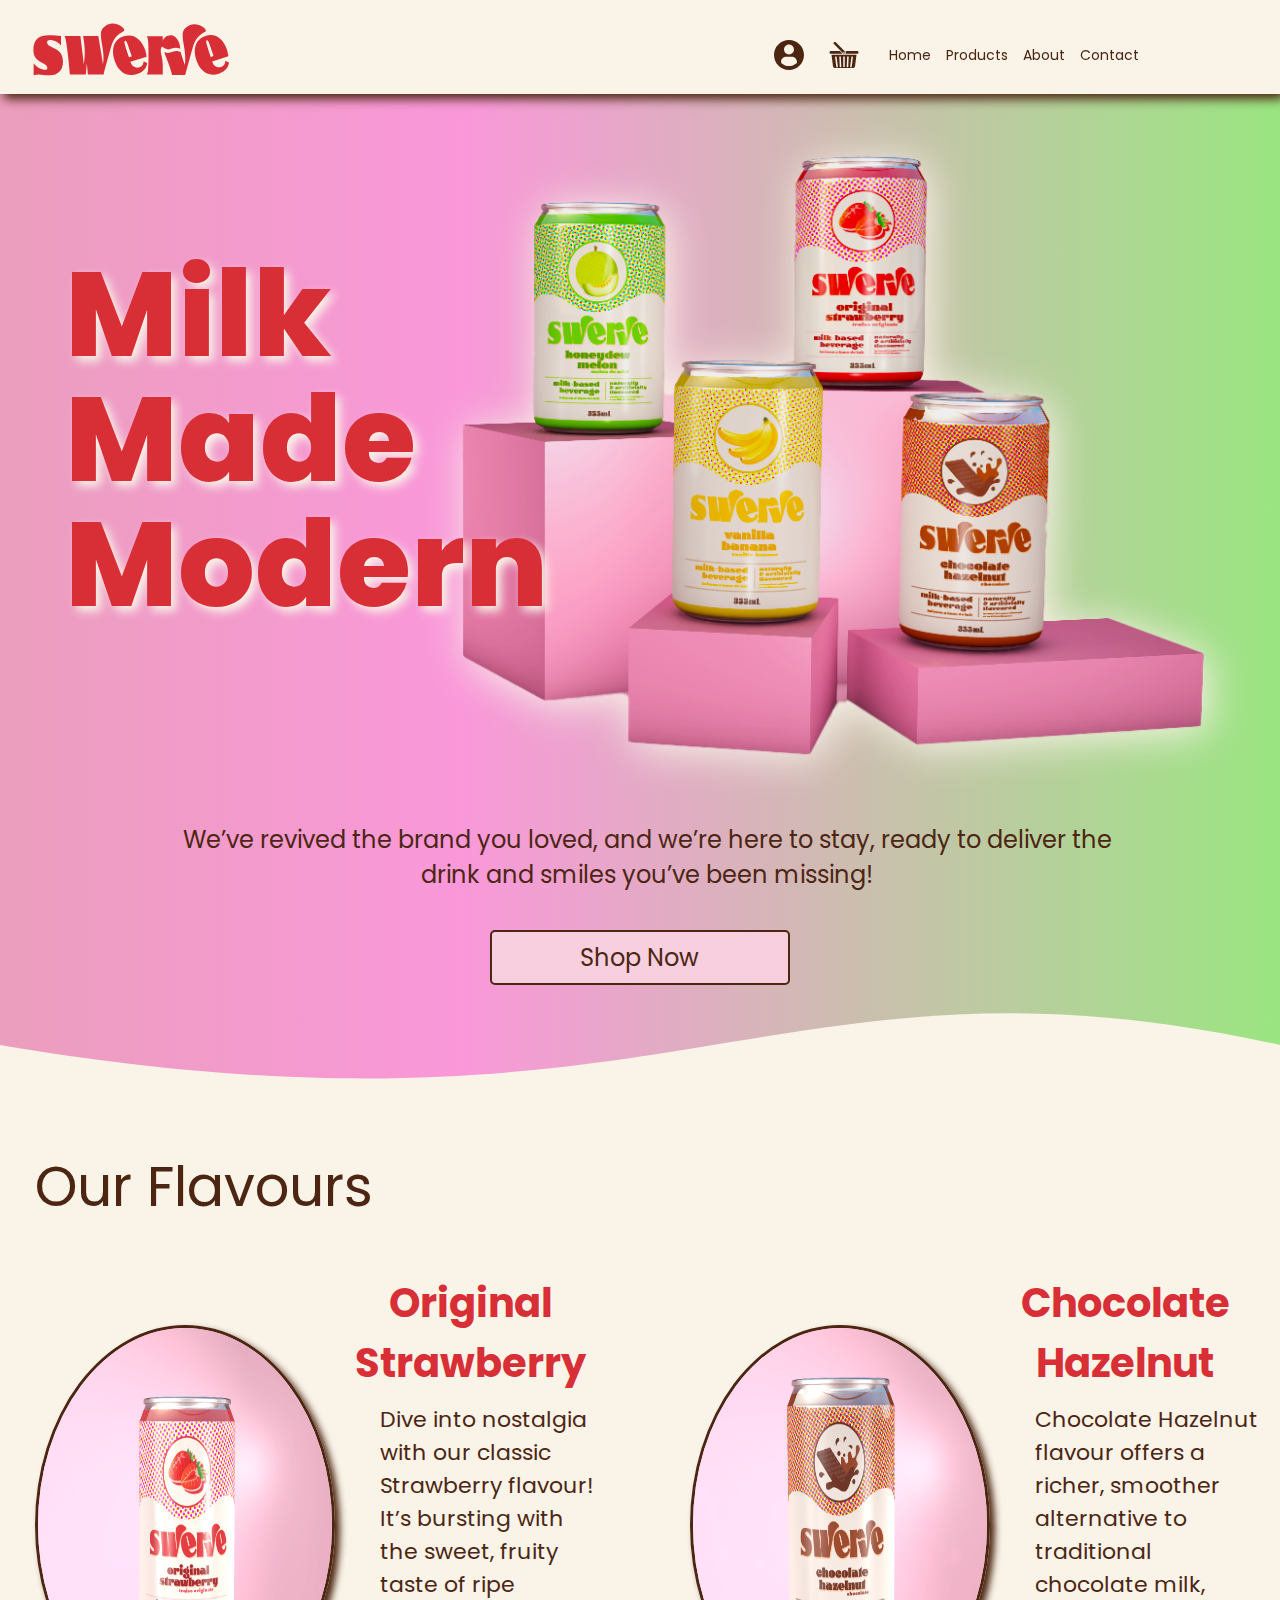
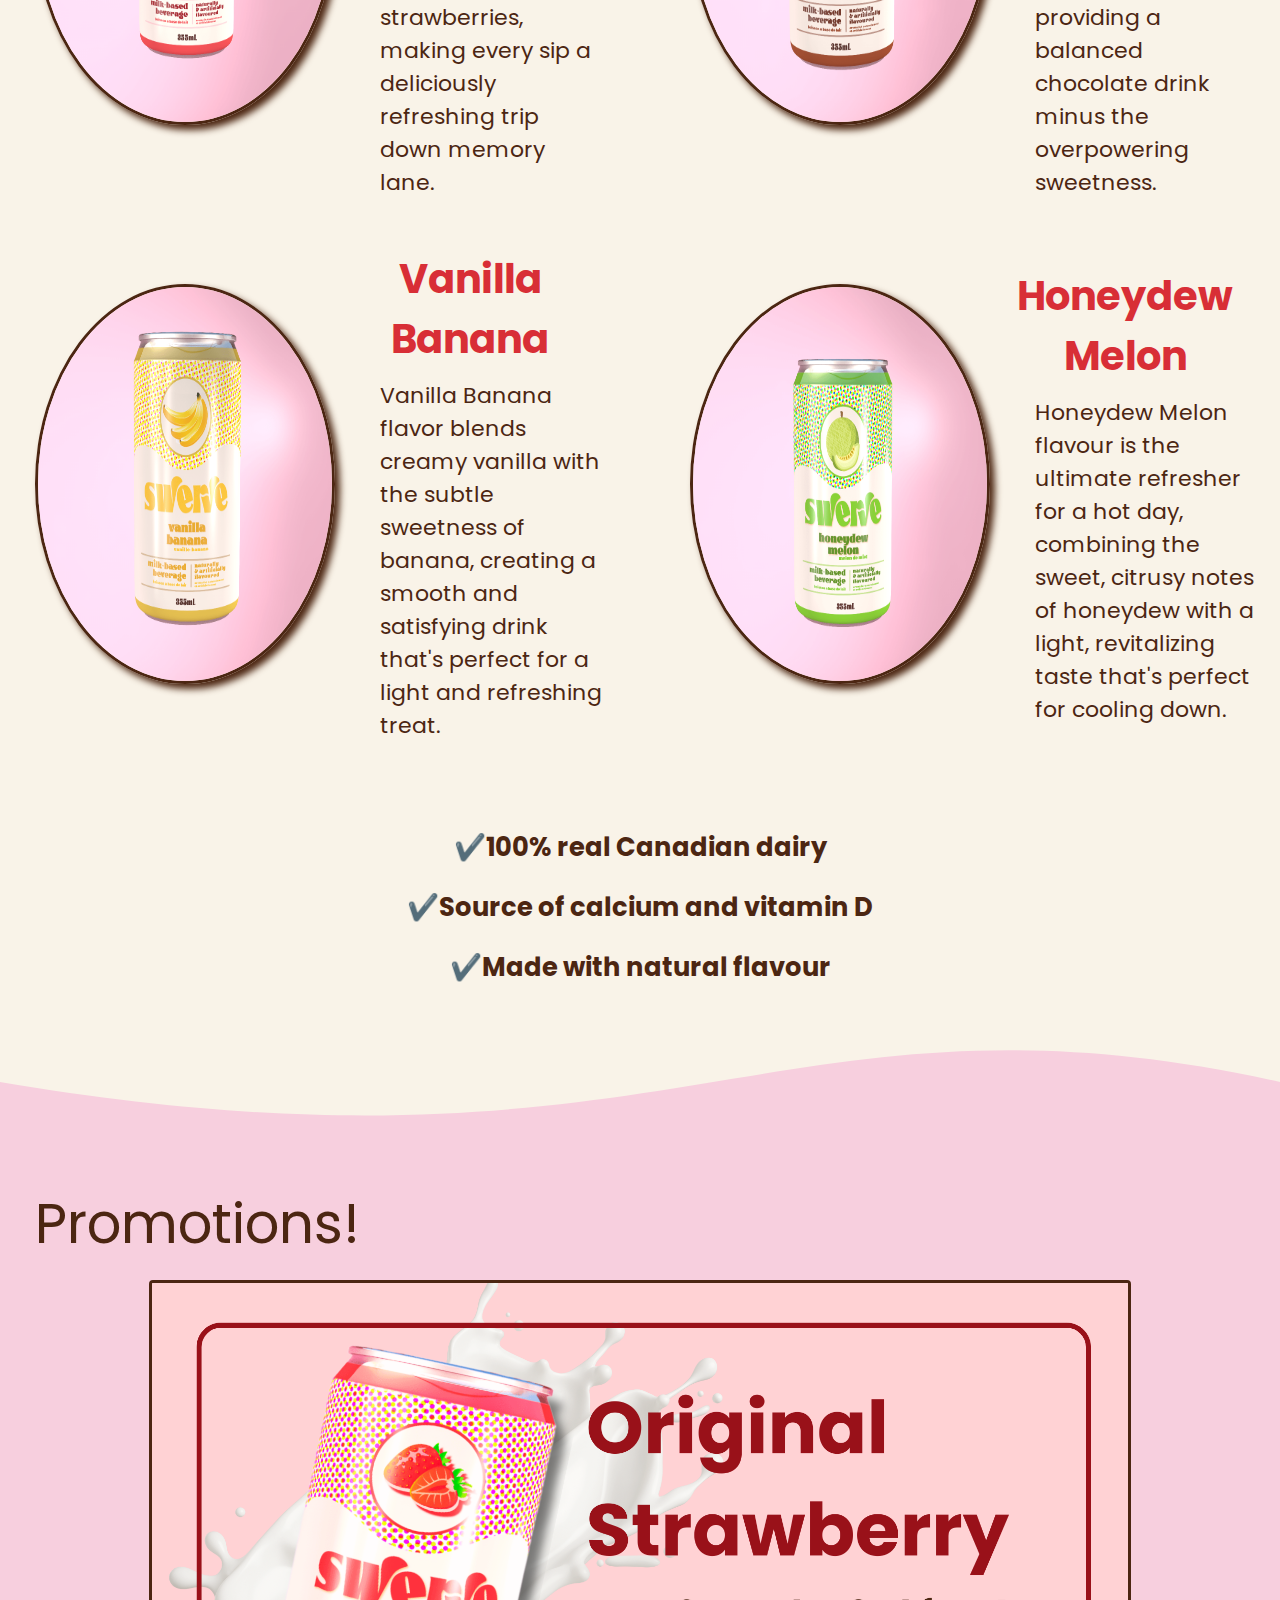
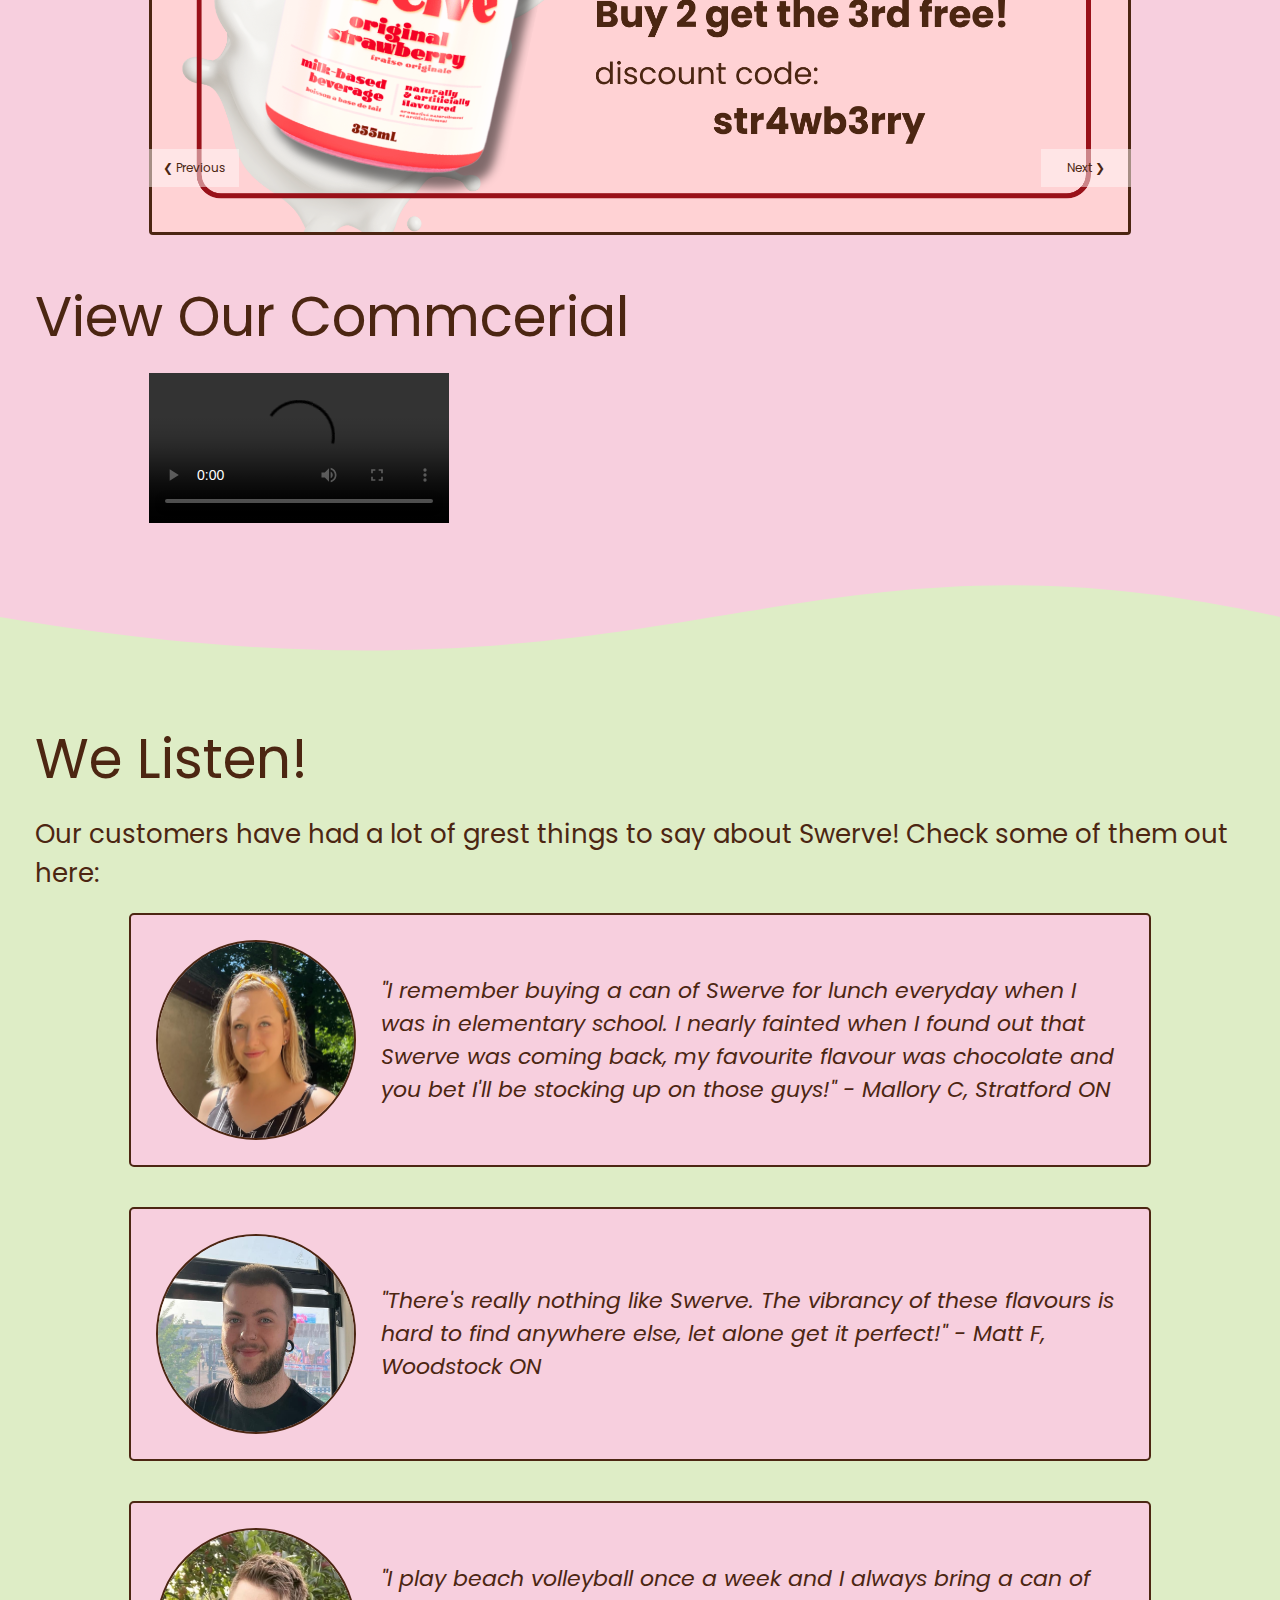
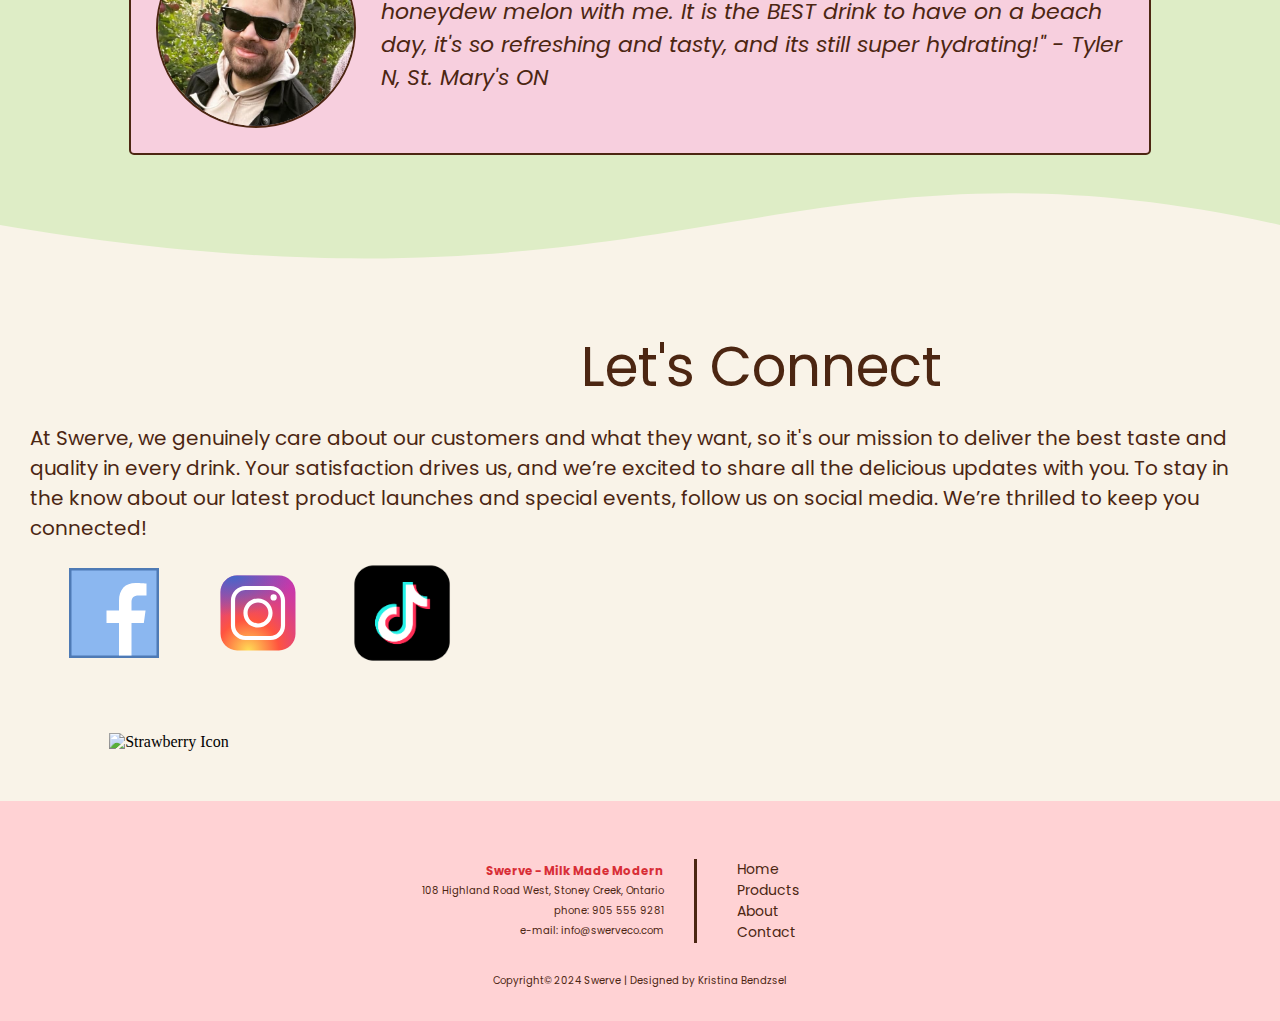
==== commit 14411d00: "Add Promo Video" ====
--- a/index.html
+++ b/index.html
@@ -40,22 +40,21 @@
         </header>
     </div>
     
-
     <section id="hero" class="full-width-grid-con">
         <h2 class="hidden">Hero Section</h2>
             <img src="images/swerve-cans-hero.png" id="hero-main" alt="Swerve Hero Image, displaying 4 cans">
         <div class="grid-con">
-            <div id="hero-text" class="col-start-1 col-end-2 m-col-start-1 l-col-start-1 xl-col-start-1">
+            <div id="hero-title" class="col-start-1 col-end-2 m-col-start-1 l-col-start-1 xl-col-start-1">
                 <h2 class="poppins-bold">Milk Made Modern</h2>
             </div>
         </div>
     </section>
 
     <div class="grid-con">
-        <div id="hero-text2" class="col-span-full m-col-start-2 m-col-end-12"> 
+        <div id="hero-text" class="col-span-full m-col-start-2 m-col-end-12"> 
             <div id="hero-info" class="poppins-regular-text">
-            <p>We’ve revived the brand you loved, and we’re here to stay, 
-            ready to deliver the drink and smiles you’ve been missing!</p>
+                <p>We’ve revived the brand you loved, and we’re here to stay, 
+                ready to deliver the drink and smiles you’ve been missing!</p>
             </div>
             <div id="shop-now" class="poppins-regular-text ">
                 <p>Shop Now</p>
@@ -67,10 +66,9 @@
             </path></svg></div>      
     </div>
 
-
-    <section id="products-hmpg" class="grid-con">
-        <h2 class="poppins-regular-h2 col-span-full xl-col-start-3 xl-col-span-2">Our Products</h2>
-        <div class="flavour-info poppins-regular-text col-span-full m-col-start-1 m-col-end-7 l-col-start-1 l-col-end-7 xl-col-start-3 xl-col-end-7">
+    <section class="flavours-section grid-con">
+        <h2 class="poppins-regular-h2 col-span-full xl-col-start-3 xl-col-span-2">Our Flavours</h2>
+        <div class="flavour-info poppins-regular-text col-span-full m-col-start-1 m-col-end-13 l-col-start-1 l-col-end-7 xl-col-start-3 xl-col-end-7">
             <div class="can-image">
                 <img
                 sizes="(max-width: 1230px) 100vw, 1230px"
@@ -91,7 +89,7 @@
                 making every sip a deliciously refreshing trip down memory lane.</p>
             </div>
         </div>
-        <div class="flavour-info poppins-regular-text col-span-full m-col-start-7 m-col-end-13 l-col-start-7 l-col-end-13 xl-col-start-7 xl-col-end-11">
+        <div class="flavour-info poppins-regular-text col-span-full m-col-start-1 m-col-end-13 l-col-start-7 l-col-end-13 xl-col-start-7 xl-col-end-11">
             <div class="can-image">
                 <img
                 sizes="(max-width: 1230px) 100vw, 1230px"
@@ -112,7 +110,7 @@
                     chocolate drink minus the overpowering sweetness.</p>
             </div>
         </div>
-        <div class="flavour-info poppins-regular-text col-span-full m-col-start-1 m-col-end-7 l-col-start-1 l-col-end-7 xl-col-start-3 xl-col-end-7">
+        <div class="flavour-info poppins-regular-text col-span-full m-col-start-1 m-col-end-13 l-col-start-1 l-col-end-7 xl-col-start-3 xl-col-end-7">
             <div class="can-image">
                 <img
                 sizes="(max-width: 1230px) 100vw, 1230px"
@@ -133,7 +131,7 @@
                     that's perfect for a light and refreshing treat.</p>
             </div>
         </div>
-        <div class="flavour-info poppins-regular-text col-span-full m-col-start-7 m-col-end-13 l-col-start-7 l-col-end-13 xl-col-start-7 xl-col-end-11">
+        <div class="flavour-info poppins-regular-text col-span-full m-col-start-1 m-col-end-13 l-col-start-7 l-col-end-13 xl-col-start-7 xl-col-end-11">
             <div class="can-image">
                 <img
                 sizes="(max-width: 1230px) 100vw, 1230px"
@@ -151,7 +149,7 @@
                 <h3><span class="flavours">Honeydew Melon</span></h3>
                 <p>Honeydew Melon flavour is the ultimate refresher for a hot day,
                      combining the sweet, citrusy notes of honeydew with a light, 
-                     revitalizing taste that's perfect for cooling down</p>
+                     revitalizing taste that's perfect for cooling down.</p>
             </div>
         </div>
         <section class="product-info poppins-bold col-span-full">
@@ -171,7 +169,7 @@
 
     <section class="promo-materials grid-con">
         <h2 class="poppins-regular-h2 col-span-full xl-col-start-3 xl-col-span-2">Promotions!</h2>
-        <div class="col-span-full">
+        <div class="col-span-full m-col-start-2 m-col-end-12">
             <div id="image-gallery">
               <div id="image-slider">
                 <img class="gallery-image" src="images/originalstrawberry-promotions.png" alt="A Humming bird">
@@ -181,7 +179,13 @@
               <button id="prev-button">&#10094; Previous</button>
               <button id="next-button">Next &#10095;</button>
             </div>
-            </div>
+        </div>
+        <h2 class="poppins-regular-h2 col-span-full xl-col-start-3 xl-col-span-2">View Our Commcerial</h2>
+        <div id="commercial" class="col-span-full m-col-start-2 m-col-end-12">
+            <video controls>
+                <source src="video/swerve-commercial.mp4" type="video/mp4">
+            </video>
+        </div>
         <div class="wave col-span-full" style="height: 150px; overflow: hidden;" >
                 <svg viewBox="0 0 500 150" preserveAspectRatio="none" style="height: 100%; width: 100%;">
                     <path d="M0.00,50.03 C263.67,164.56 304.30,-61.10 500.00,50.03 L500.00,150.11 L0.00,150.11 Z" style="stroke: none; fill: #deedc6;">
@@ -209,22 +213,23 @@
                 and its still super hydrating!" - Tyler N, St. Mary's ON
             </p>
         </div>
+        <div class="wave col-span-full" style="height: 150px; overflow: hidden;" >
+            <svg viewBox="0 0 500 150" preserveAspectRatio="none" style="height: 100%; width: 100%;">
+                <path d="M0.00,50.03 C263.67,164.56 304.30,-61.10 500.00,50.03 L500.00,150.11 L0.00,150.11 Z" style="stroke: none; fill: #F9F3E8;">
+                </path></svg></div>
     </section>
 
     <section id="connect" class="grid-con">
-        <div id="strawberry-milk" class="col-span-full m-col-start-1 m-col-end-6 l-col-start-2 l-col-end-6">
-            <img src="images/strawberry-splash.png">
-        </div>
-        <div class="poppins-regular-h2 col-span-full m-col-start-6 m-col-end-13 l-col-start-6 l-col-end-13 xl-col-start-6">
-            <h2>Let's Connect</h2>
-            <h3 class="poppins-regular-text">Swerve has a lot more flavours and limited edition treats coming out very soon. Give us a follow on our social media to stay updated with releases!</h3>
-            <div class="connect-icons col-span-full l-col-start-1 l-col-end-6">
-                <img src="images/icons8-facebook.svg">
-                <img src="images/icons8-instagram.svg">
-                <img src="images/vecteezy_tiktok-png-icon_16716485.png">
-            </div>
-        </div>
-        
+        <h2 class="poppins-regular-h2 col-span-full l-col-start-6 l-col-end-13 xl-col-start-6">Let's Connect</h2>
+        <h3 class="poppins-regular-text col-span-full">At Swerve, we genuinely care about our customers and what they want, so it's our mission to deliver the best taste and quality in every drink. Your satisfaction drives us, and we’re excited to share all the delicious updates with you. To stay in the know about our latest product launches and special events, follow us on social media. We’re thrilled to keep you connected!</h3>
+        <div class="connect-icons col-span-full l-col-start-1 l-col-end-6">
+            <img src="images/icons8-facebook.svg" alt="Facebook Icon">
+            <img src="images/icons8-instagram.svg" alt="Instagram Icon">
+            <img src="images/vecteezy_tiktok-png-icon_16716485.png" alt="TikTok Icon">
+        </div>
+        <div id="strawberry-milk" class="col-start-2 col-end-4 m-col-start-3 m-col-end-10 l-col-start-2 l-col-end-6">
+            <img src="images/strawberry-splash.png" alt="Strawberry Icon">
+        </div>
     </section>
 
     <footer>
@@ -242,9 +247,9 @@
                     <h2 class="hidden">Footer Nav</h2>
                         <ul>
                             <li><a class="active" href="index.html">Home</a></li>
-                            <li><a href="#">Products</a></li>
+                            <li><a href="/product.html">Products</a></li>
                             <li><a href="#">About</a></li>
-                            <li><a href="#">Contact</a></li>
+                            <li><a href="contact.html">Contact</a></li>
                         </ul>
                 </nav>
             </div>
--- a/css/main.css
+++ b/css/main.css
@@ -5,10 +5,10 @@
 
 .poppins-regular-h2 {
     font-family: "Poppins", sans-serif;
-    font-weight: 800;
+    font-weight: 400;
     font-style: normal;
     color: #4C2612;
-    font-size: 30px;
+    font-size: 36px;
     padding-left: 35px;
     margin-bottom: 15px;
 }
@@ -93,7 +93,7 @@
     justify-content: center;
     align-items: flex-start;
     align-items: top;
-    margin-left: 30px;
+    margin-left: 80px;
 }
 
 #profile-icon {
@@ -192,7 +192,7 @@
     margin: 0;
  }
  
- #hero-text {
+ #hero-title {
     text-align: left;
     display: flex;
     flex-direction: column;
@@ -200,7 +200,7 @@
     margin: 30px 25px 30px 25px;
  }
 
- #hero-text h2 {
+ #hero-title h2 {
     z-index:0;
     color: #D82E36;
     line-height: 80px;
@@ -209,7 +209,7 @@
     padding-bottom: 10px;
  }
 
- #hero-text2 {
+ #hero-text {
     display: flex;
     flex-direction: column;
     justify-content: center;
@@ -240,42 +240,36 @@
     color: #F9F3E8;
 }
 
- /* --- Products --- */
-#products-hmpg {
+ /* --- Flavours --- */
+.flavours-section {
     background-color: #F9F3E8;
 }
 
-#products-hmpg h3 {
+.flavours-section h3 {
     margin: 10px 0px 10px 0px;
     text-align: center;
 }
 
 .can-image img {
-    width: 275px;
-    height: 275px;
-    border: 2px solid #4C2612;
+    min-width: 200px;
+    height: 200px;
+    border: 3px solid #4C2612;
     border-radius: 50%;
+    box-shadow: 5px 5px 7px #4C2612;
 }
 
 .flavour-info {
     font-size: 16px;
     display: flex;
-    flex-direction: column;
+    flex-direction: row;
     align-items: center;
-    justify-content: flex-start;
+    justify-content: flex-end;
     text-align: left;
     margin: 10px;
 }
 
 .flavour-info p {
-    padding-left: 10px;
-}
-
-.circle {
-    width: 150px;
-    height: 150px;
-    border: 2px solid #4C2612;
-    border-radius: 50%;
+    padding-left: 20px;
 }
 
 .see-product {
@@ -311,56 +305,61 @@
     background-color: #f7cfde;
 }
 
-#image-gallery{
-    margin-left: 20px;
-    margin-right: 20px;
-    overflow:hidden;
-    position:relative
-}
-
-#image-slider{
-    display:flex;
-    transition:transform .3s ease-in-out
-}
-
-.gallery-image{
-    max-width:100%;
-    height:auto;
+#image-gallery {
+    margin: 0 40px 40px 40px;
+    overflow: hidden;
+    position: relative
+}
+
+#image-slider {
+    display: flex;
+    transition: transform .3s ease-in-out
+}
+
+.gallery-image {
+    height: auto;
     border: 3px solid #4C2612;
     border-radius: 4px;
 }
 
-#prev-button, #next-button{
+#prev-button, #next-button {
     position:absolute;
-    top:50%;
+    top: 88%;
     width: 90px;
-    transform:translateY(-50%);
+    transform: translateY(-50%);
     font-family: 'poppins';
     color: #4C2612;
     font-size: 12px;
     cursor: pointer;
-    padding:10px;
-    border:none;
-    background-color:rgba(255, 248, 248, 0.6)
+    padding: 10px;
+    border: none;
+    background-color: rgba(255, 248, 248, 0.5)
 }
 
 #prev-button{
-    left:0px
+    left: 0px;
 }
 
 #next-button{
-    right:0px
-}
-
+    right: 0px;
+}
+
+#commercial {
+    margin: 0px 40px 40px 40px;
+}
+
+#commerical video {
+    border: 3px solid #4C2612;
+    border-radius: 4px;
+}
 
 /* --- Testimonials --- */
 .testimonials {
     background-color: #deedc6;
-    padding-bottom: 100px;
 }
 
 .testimonials h3 {
-    margin-left:15px;
+    margin: 0px 20px 0px 20px;
 }
 
 .comment {
@@ -371,7 +370,7 @@
     padding: 25px;
     margin: 20px;
     border: 2px solid #4C2612;
-    border-radius: 5px;;
+    border-radius: 5px;
 }
 
 .comment img {
@@ -388,24 +387,20 @@
 /* --- Connect With Us --- */
 #connect {
     background-color:#F9F3E8;
-    padding-bottom: 100px;
-}
-#connect img {
-    margin-left: 15px;
-}
+    padding-bottom: 50px;
+}
+
 #strawberry-milk {
-    margin-top: 35px;
-}
-
-#connect h2 {
-    margin-top: 35px;
+    margin-top: 50px;
+}
+
+#strawberry-milk img {
+    height: auto;
 }
 
 #connect h3 {
-    font-size: 20px;
-    padding-left: 0px;
-}
-
+    margin: 0px 20px 0px 20px;
+}
 .connect-icons {
     margin: 20px;
     display: flex;
@@ -416,6 +411,7 @@
     width: 100px;
     cursor: pointer;
 }
+
 
 
 
@@ -478,39 +474,15 @@
     }
 
     .poppins-regular-h2 {
-        font-size: 55px;
+        font-size: 50px;
     }
 
     .poppins-regular-text {
-        font-size: 26px;
+        font-size: 22px;
     }
     
     .poppins-bold {
         line-height: 48px;
-    }
-
-    .flavours {
-        color: #D82E36;
-        font-size: 40px;
-    }
-
-    .flavour-info {
-        font-size: 32px;
-    }
-
-    .product-info {
-        margin-top: 50px;
-        line-height: 50px;
-        margin-bottom: 30px;
-    }
-
-    .comment p {
-        font-size: 22px;
-    }
-
-    #connect h3 {
-        font-size: 20px;
-        margin-left: 15px;
     }
 
     #button {
@@ -563,14 +535,15 @@
 
     #logo {
         margin-left: 40px;
-        width: 200px
+        width: 200px;
+        margin: 20px 20px 10px 30px;
     }
 
     #hero-main {
         height: 550px;
      }
     
-     #hero-text h2 {
+     #hero-title h2 {
         line-height: 110px;
         font-size: 90px;
      }
@@ -581,32 +554,52 @@
     }
     
     #shop-now {
-        color: white;
-        background-color: #D82E36;
         width: 300px;
         padding: 8px;
         margin: 10px;
-        border: 2px solid #4C2612;
-        border-radius: 5px;
-        cursor: pointer;
-        text-align: center;
         font-size: 24px
     }
 
+    .flavour-info {
+        margin: 20px
+    }
+
+    .flavour-info p {
+        font-size: 22px;
+        margin-left: 25px;
+    }
+    
     .can-image img {
-        width: 325px;
-        height: 325px;
-    }
-
-    .flavour-info {
-        font-size: 20px;
+        min-width: 300px;
+        height: 300px;
+    }
+
+    .flavours {
+        color: #D82E36;
+        font-size: 30px;
+    }
+
+    .product-info {
+        margin-top: 50px;
+        line-height: 50px;
+        margin-bottom: 30px;
+    }
+
+    .comment p {
+        font-size: 18px;
     }
 
     .comment img {
         border: 2px solid #4C2612;
         border-radius: 50%;
-        height: 200px;
+        min-width: 200px;
+        min-height: 200px;
         margin-right: 25px
+    }
+
+    #connect h3 {
+        font-size: 20px;
+        margin-left: 15px;
     }
 }
 
@@ -653,7 +646,7 @@
         margin-left: 15px;
     }
 
-     #hero-text h2 {
+     #hero-title h2 {
         line-height: 125px;
         font-size: 120px;
      }
@@ -664,7 +657,7 @@
 }
 
 @media screen and (min-width: 1920px) {
-    #hero-text h2 {
+    #hero-title h2 {
         line-height: 125px;
         font-size: 140px;
      }
@@ -725,6 +718,20 @@
 
 .can-img-product {
     cursor: pointer;
+}
+
+.flavour-info2 {
+    font-size: 16px;
+    display: flex;
+    flex-direction: column;
+    align-items: center;
+    justify-content: flex-start;
+    text-align: left;
+    margin: 10px;
+}
+
+.flavour-info2 p {
+    padding-left: 10px;
 }
 
 .flavour-info2 img {
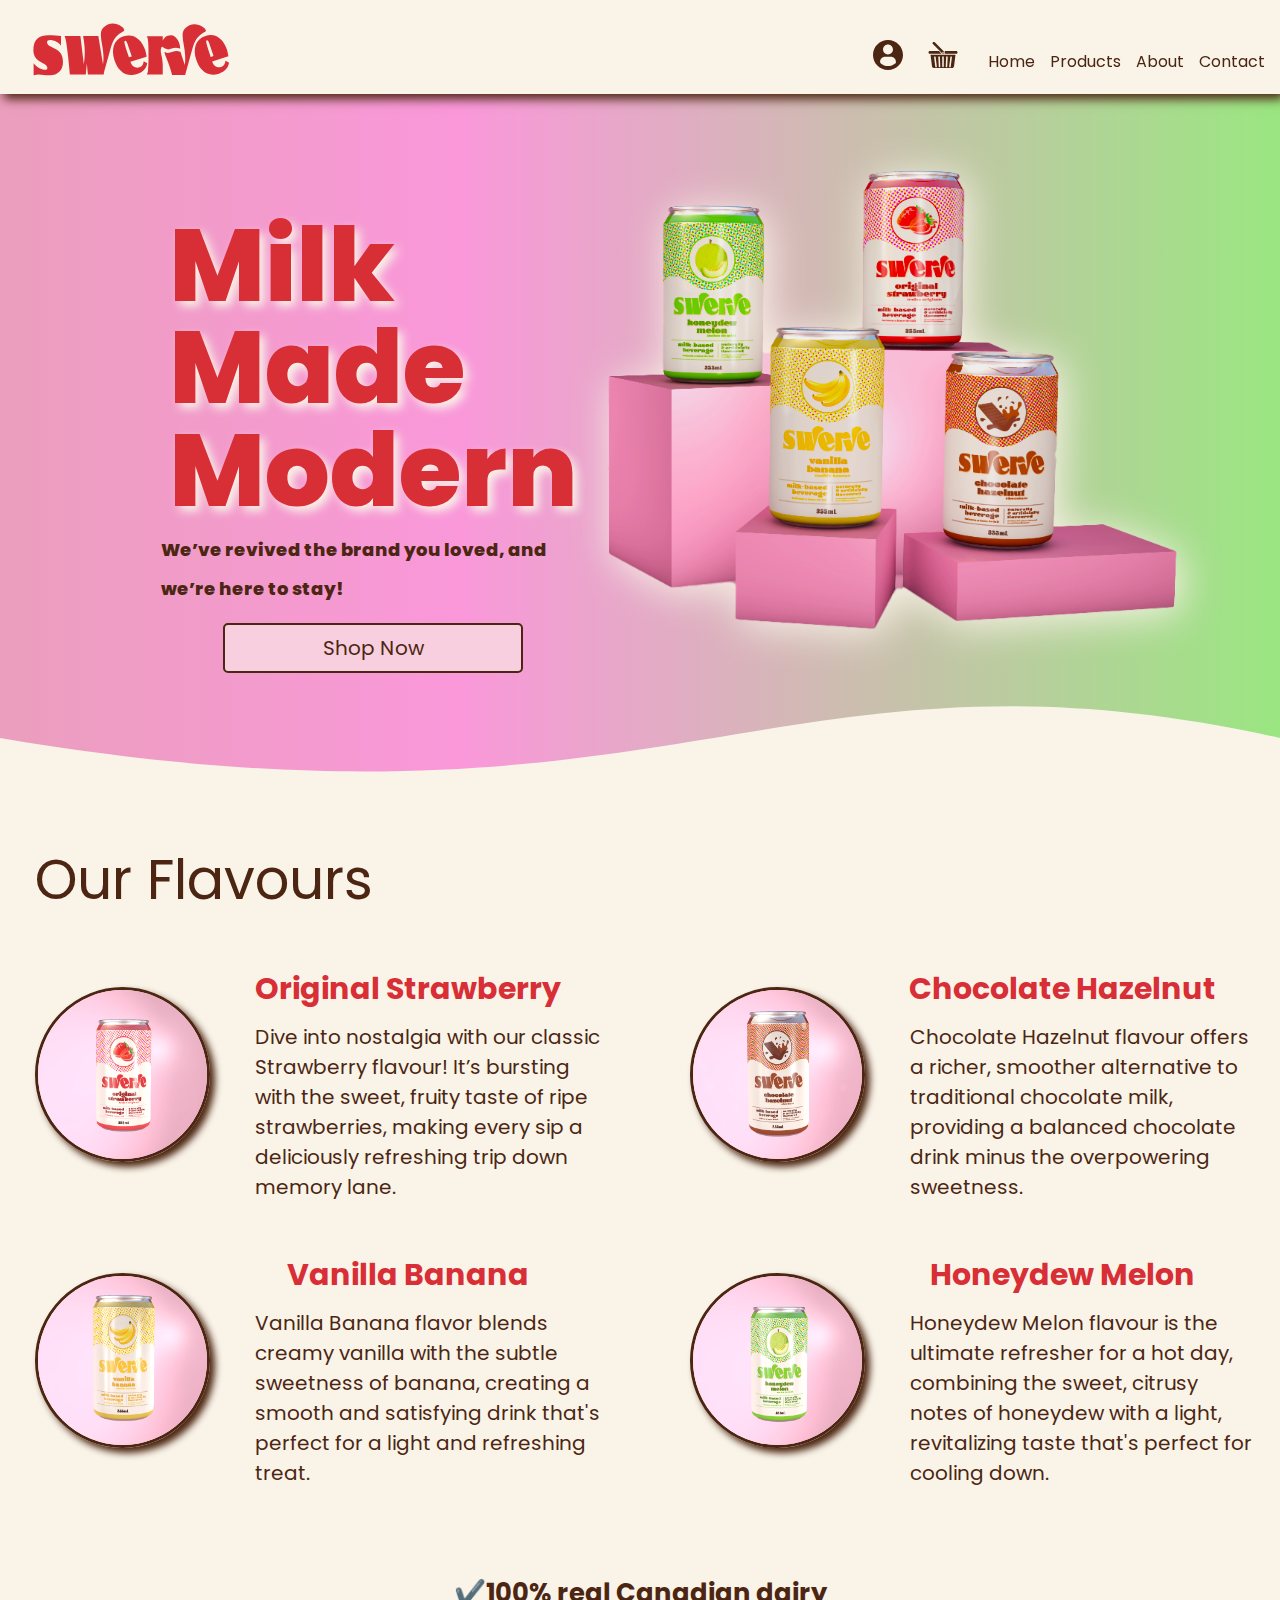
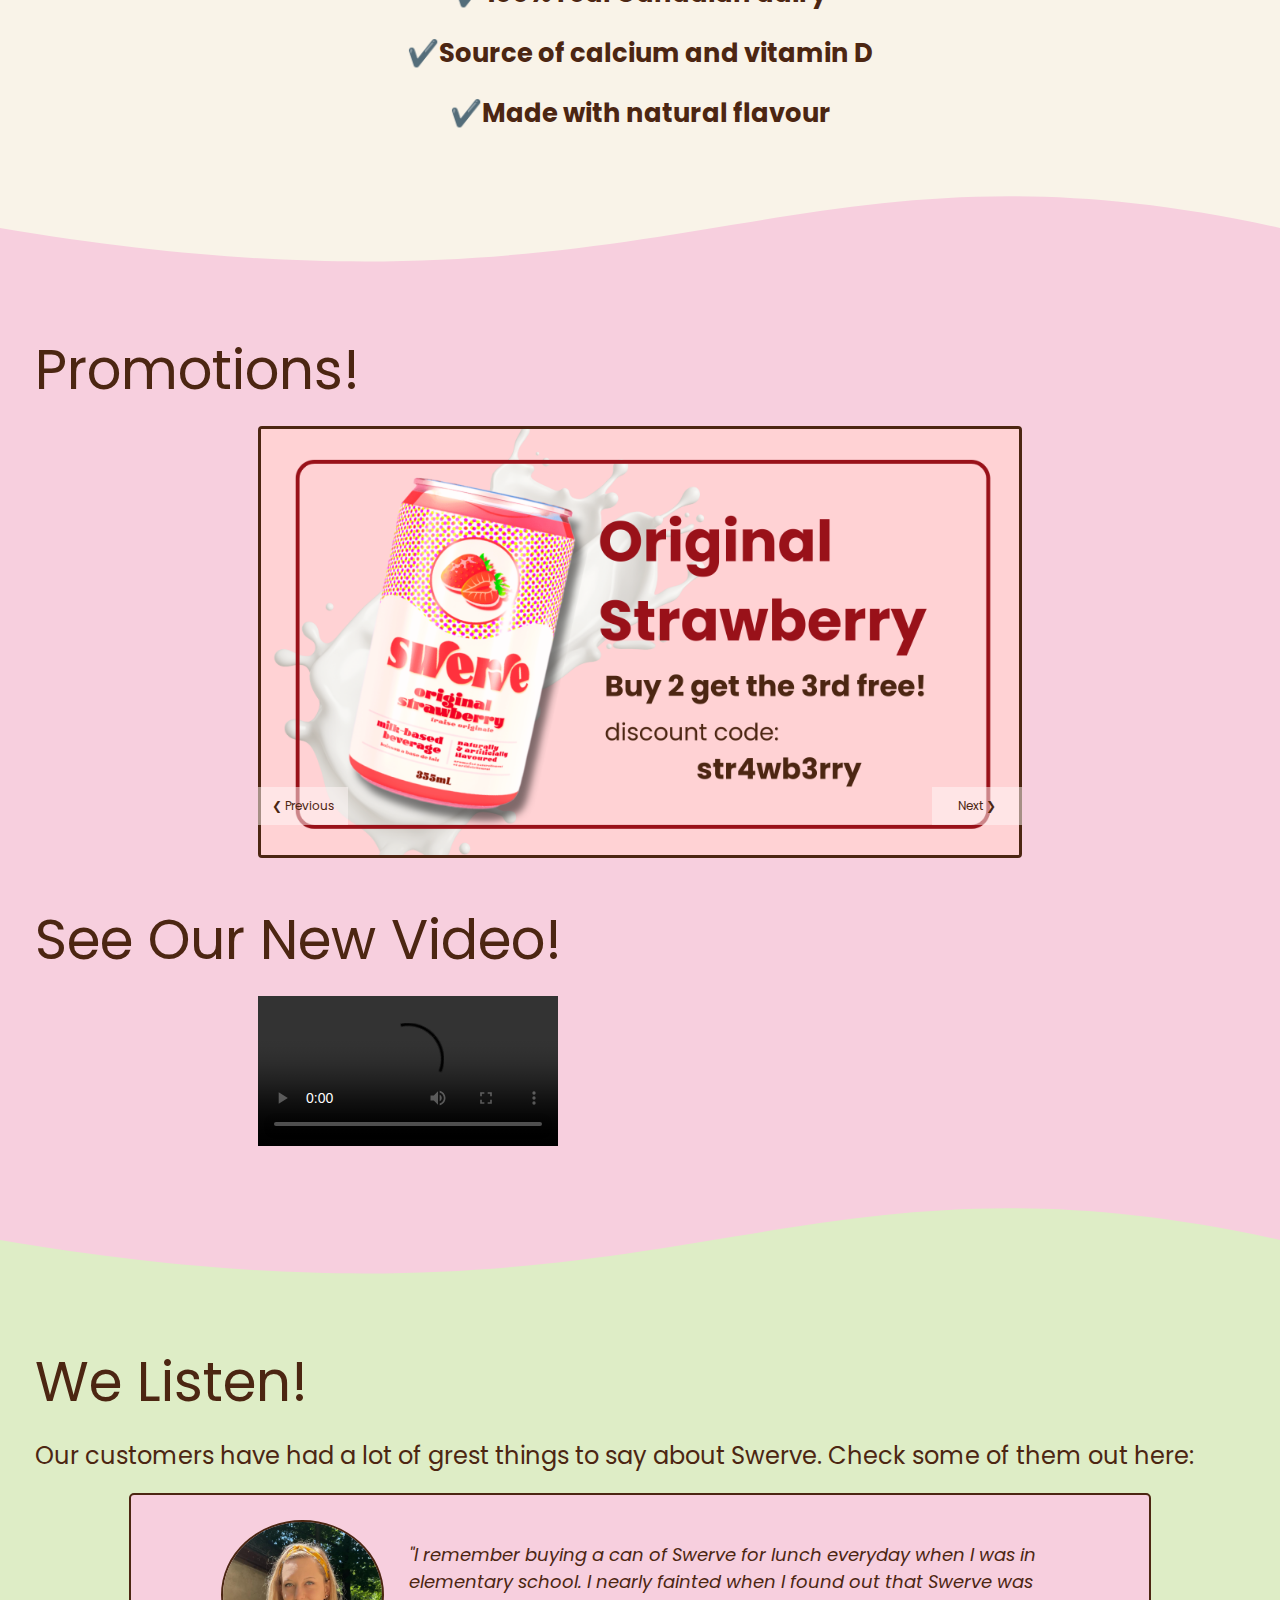
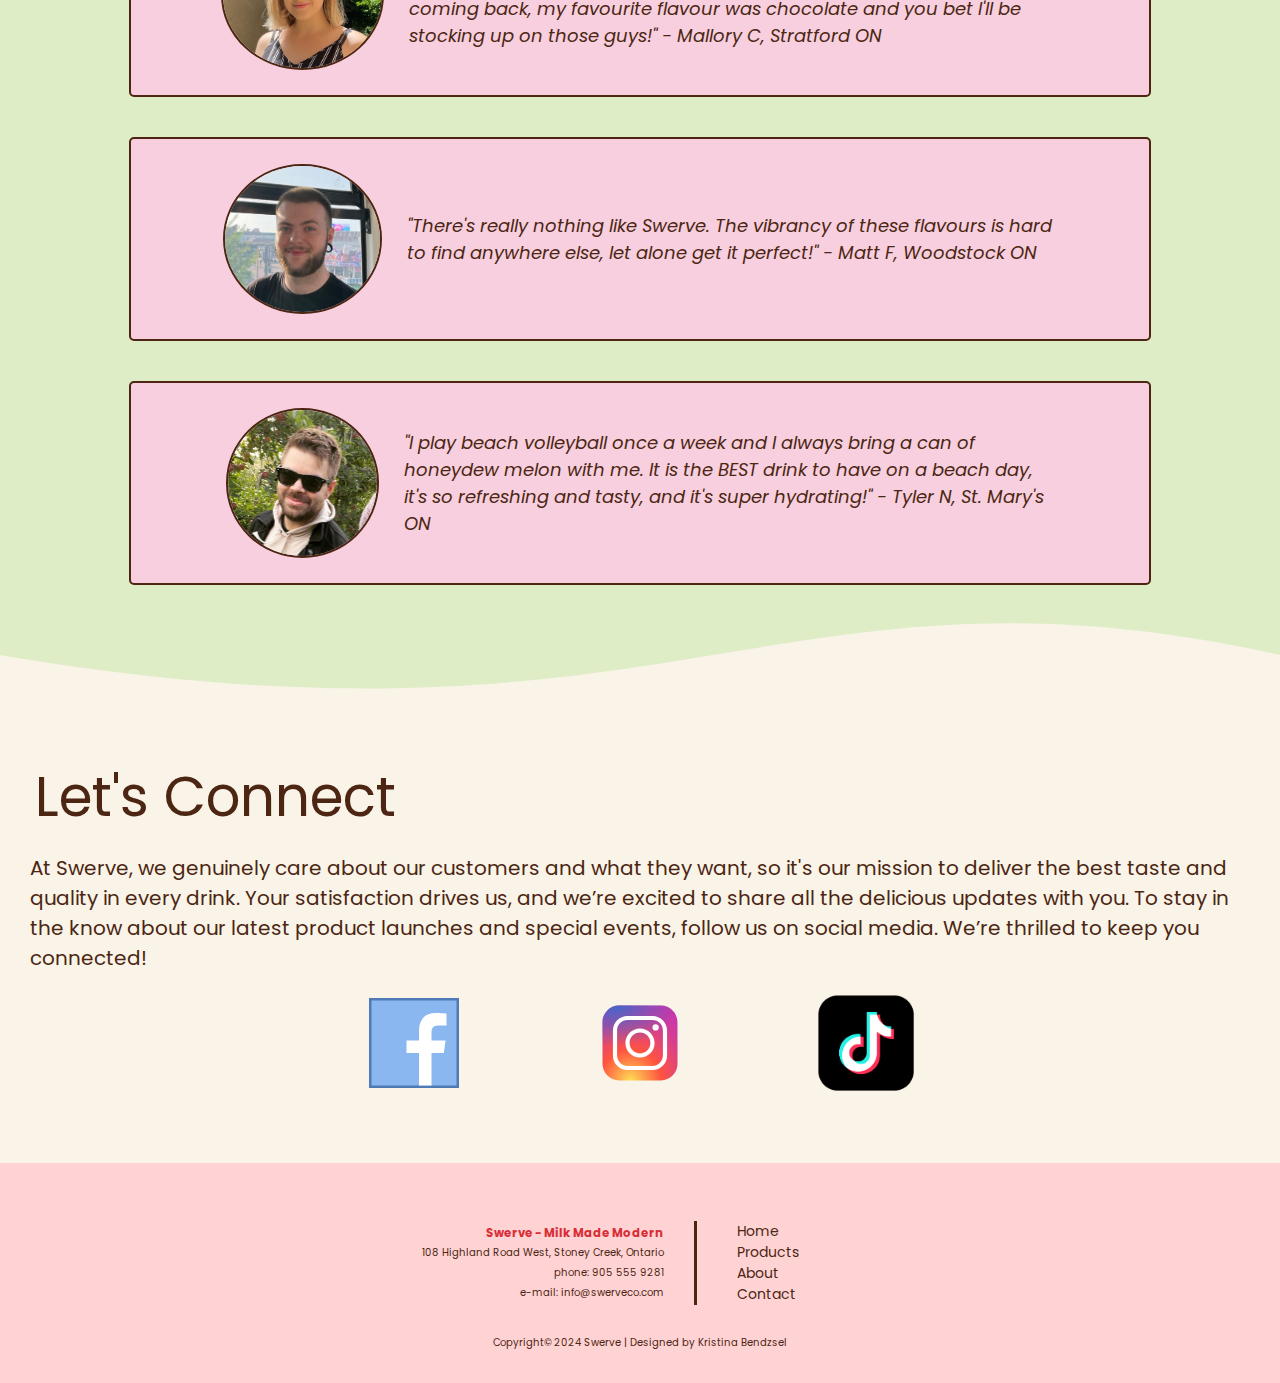
==== commit 42ab05c0: "Merge pull request #26 from kristinabendzs/dev.kb.index-responsive" ====
--- a/index.html
+++ b/index.html
@@ -18,10 +18,10 @@
     
     <div id="sticky-nav-con">
         <header class="poppins-regular grid-con" id="main-header">
-            <div id="logo" class="col-start-1 col-end-2 m-col-start-1 m-col-end-4">
+            <div id="logo" class="col-start-1 col-end-2 m-col-start-1 m-col-end-4 l-col-start-">
                 <img src="images/swerve-logo-main.svg" alt="Swerve Logo">
             </div>
-            <div class="icons col-start-3 col-end-4 m-col-start-7 m-col-end-12 l-col-start-8 l-col-end-11">
+            <div class="icons col-start-4 col-end-5 m-col-start-6 m-col-end-13 l-col-start-8 l-col-end-13">
                 <img id="profile-icon" src="images/profile.svg" alt="Profile Icon">
                 <img id="shopping-icon" src="images/shopping-cart.svg" alt="Shopping Cart Icon">
                 <nav id="main-navigation">
@@ -40,31 +40,27 @@
         </header>
     </div>
     
-    <section id="hero" class="full-width-grid-con">
+    <section class="grid-con">
         <h2 class="hidden">Hero Section</h2>
+        <div class="hero col-span-full m-col-start-2 m-col-end-12 l-col-start-3 l-col-end-12">
+            <div id="hero-title">
+                <h2 class="poppins-bold">Milk Made Modern</h2>
+                <div id="hero-info" class="poppins-bold">
+                        <p>We’ve revived the brand you loved, and we’re here to stay!</p>
+                </div>
+                <div id="hero-button" class="poppins-regular-text"> 
+                        <p>Shop Now</p>
+                </div>
+            </div>
             <img src="images/swerve-cans-hero.png" id="hero-main" alt="Swerve Hero Image, displaying 4 cans">
-        <div class="grid-con">
-            <div id="hero-title" class="col-start-1 col-end-2 m-col-start-1 l-col-start-1 xl-col-start-1">
-                <h2 class="poppins-bold">Milk Made Modern</h2>
-            </div>
-        </div>
-    </section>
-
-    <div class="grid-con">
-        <div id="hero-text" class="col-span-full m-col-start-2 m-col-end-12"> 
-            <div id="hero-info" class="poppins-regular-text">
-                <p>We’ve revived the brand you loved, and we’re here to stay, 
-                ready to deliver the drink and smiles you’ve been missing!</p>
-            </div>
-            <div id="shop-now" class="poppins-regular-text ">
-                <p>Shop Now</p>
-            </div>
-        </div>
-        <div class="wave col-span-full m-col-span-full l-col-span-full" style="height: 150px; overflow: hidden;">
-            <svg  viewBox="0 0 500 150" preserveAspectRatio="none" style="height: 100%; width: 100%;">
-                <path d="M0.00,50.03 C263.67,164.56 304.30,-61.10 500.00,50.03 L500.00,150.11 L0.00,150.11 Z" style="stroke: none; fill: #F9F3E8;">
-            </path></svg></div>      
-    </div>
+        </div>
+    </section>
+
+    <div class="wave col-span-full m-col-span-full l-col-span-full" style="height: 150px; overflow: hidden;">
+        <svg  viewBox="0 0 500 150" preserveAspectRatio="none" style="height: 100%; width: 100%;">
+            <path d="M0.00,50.03 C263.67,164.56 304.30,-61.10 500.00,50.03 L500.00,150.11 L0.00,150.11 Z" style="stroke: none; fill: #F9F3E8;"></path>
+        </svg>
+    </div>      
 
     <section class="flavours-section grid-con">
         <h2 class="poppins-regular-h2 col-span-full xl-col-start-3 xl-col-span-2">Our Flavours</h2>
@@ -169,7 +165,7 @@
 
     <section class="promo-materials grid-con">
         <h2 class="poppins-regular-h2 col-span-full xl-col-start-3 xl-col-span-2">Promotions!</h2>
-        <div class="col-span-full m-col-start-2 m-col-end-12">
+        <div class="col-span-full m-col-start-2 m-col-end-12 l-col-start-3 l-col-end-11">
             <div id="image-gallery">
               <div id="image-slider">
                 <img class="gallery-image" src="images/originalstrawberry-promotions.png" alt="A Humming bird">
@@ -180,8 +176,8 @@
               <button id="next-button">Next &#10095;</button>
             </div>
         </div>
-        <h2 class="poppins-regular-h2 col-span-full xl-col-start-3 xl-col-span-2">View Our Commcerial</h2>
-        <div id="commercial" class="col-span-full m-col-start-2 m-col-end-12">
+        <h2 class="poppins-regular-h2 col-span-full xl-col-start-3 xl-col-span-2">See Our New Video!</h2>
+        <div id="commercial" class="col-span-full m-col-start-2 m-col-end-12 l-col-start-3 l-col-end-11">
             <video controls>
                 <source src="video/swerve-commercial.mp4" type="video/mp4">
             </video>
@@ -194,7 +190,7 @@
 
     <section class="grid-con testimonials">
         <h2 class="poppins-regular-h2 col-span-full xl-col-start-3 xl-col-span-2">We Listen!</h2>
-        <h3 class="poppins-regular-text col-span-full xl-col-start-3">Our customers have had a lot of grest things to say about Swerve! Check some of them out here:</h3>
+        <h3 class="poppins-regular-text col-span-full xl-col-start-3">Our customers have had a lot of grest things to say about Swerve. Check some of them out here:</h3>
         <div class="comment poppins-regular-text col-span-full m-col-start-2 m-col-end-12 l-col-start-2 l-col-end-12 xl-col-start-4 xl-col-end-10">
             <img src="images/mallory.jpeg" alt="Photo of Mallory, testimonial image">
             <p>"I remember buying a can of Swerve for lunch everyday when I was in elementary school. 
@@ -210,7 +206,7 @@
             <img src="images/tyler.jpeg" alt="Photo of Tyler, testimonial image">
             <p>"I play beach volleyball once a week and I always bring a can of honeydew melon 
                 with me. It is the BEST drink to have on a beach day, it's so refreshing and tasty, 
-                and its still super hydrating!" - Tyler N, St. Mary's ON
+                and it's super hydrating!" - Tyler N, St. Mary's ON
             </p>
         </div>
         <div class="wave col-span-full" style="height: 150px; overflow: hidden;" >
@@ -220,15 +216,12 @@
     </section>
 
     <section id="connect" class="grid-con">
-        <h2 class="poppins-regular-h2 col-span-full l-col-start-6 l-col-end-13 xl-col-start-6">Let's Connect</h2>
+        <h2 class="poppins-regular-h2 col-span-full xl-col-start-6">Let's Connect</h2>
         <h3 class="poppins-regular-text col-span-full">At Swerve, we genuinely care about our customers and what they want, so it's our mission to deliver the best taste and quality in every drink. Your satisfaction drives us, and we’re excited to share all the delicious updates with you. To stay in the know about our latest product launches and special events, follow us on social media. We’re thrilled to keep you connected!</h3>
-        <div class="connect-icons col-span-full l-col-start-1 l-col-end-6">
+        <div class="connect-icons col-span-full l-col-start-3 l-col-end-11">
             <img src="images/icons8-facebook.svg" alt="Facebook Icon">
             <img src="images/icons8-instagram.svg" alt="Instagram Icon">
             <img src="images/vecteezy_tiktok-png-icon_16716485.png" alt="TikTok Icon">
-        </div>
-        <div id="strawberry-milk" class="col-start-2 col-end-4 m-col-start-3 m-col-end-10 l-col-start-2 l-col-end-6">
-            <img src="images/strawberry-splash.png" alt="Strawberry Icon">
         </div>
     </section>
 
--- a/css/main.css
+++ b/css/main.css
@@ -93,12 +93,12 @@
     justify-content: center;
     align-items: flex-start;
     align-items: top;
-    margin-left: 80px;
+    margin-right: 30px;
 }
 
 #profile-icon {
     margin-top: 40px;
-    min-width:30px;
+    min-width: 30px;
     margin-right: 10px;
     cursor: pointer;
 }
@@ -174,59 +174,54 @@
 
 
 /* --- Hero Section --- */
-#hero img {
-    grid-column: 1/-1;
-    grid-row: 1/1;
-    justify-self: center;
+.hero img {
     filter: drop-shadow(5px 5px 20px #F9F3E8);
  }
  
  #hero-main {
-    height: 400px;
+    z-index: -1;
+    height: auto;
     object-fit: cover;
- }
- 
- #hero .grid-con {
-    grid-column: 2/3;
-    grid-row:1/1;
-    margin: 0;
+    max-width: 100%;
+    position: relative;
+    right: 230px;
+ }
+ 
+.hero {
+    display: flex;
+    justify-content: flex-start;
+    align-items: center;
+    position: relative;
  }
  
  #hero-title {
+    width: 250px;
     text-align: left;
-    display: flex;
-    flex-direction: column;
-    justify-content: center;
-    margin: 30px 25px 30px 25px;
- }
-
- #hero-title h2 {
-    z-index:0;
-    color: #D82E36;
-    line-height: 80px;
-    font-size: 70px;
-    text-shadow: 5px 5px 10px #F9F3E8;
-    padding-bottom: 10px;
- }
-
- #hero-text {
     display: flex;
     flex-direction: column;
     justify-content: center;
     align-items: center;
- }
-
-#hero-info p {
-    text-align: center;
-    font-size: 18px;
-    margin: 25px;
-}
-
-#shop-now {
+    position: relative;
+    margin-left: 30px;
+ }
+
+ #hero-title h2 {
+    z-index: 0;
+    color: #D82E36;
+    line-height: 50px;
+    font-size: 50px;
+    text-shadow: 5px 5px 10px #F9F3E8;
+    padding-bottom: 10px;
+    margin-top: 65px;
+ }
+
+#hero-button {
+    z-index: 0;
     color: #4C2612;
-    font-size: 18px;
+    font-size: 12px;
     background-color: #f7cfde;
-    width: 200px;
+    width: 150px;
+    height: 35px;
     padding: 8px;
     margin: 10px;
     border: 2px solid #4C2612;
@@ -235,7 +230,22 @@
     text-align: center;
 }
 
-#shop-now:hover {
+#hero-button:hover {
+    background-color: #D82E36;
+    color: #F9F3E8;
+}
+
+#hero-info {
+    z-index: 0;
+    padding-left: 0;
+}
+
+#hero-info p {
+    text-align: left;
+    font-size: 12px;
+}
+
+#hero-button:hover {
     background-color: #D82E36;
     color: #F9F3E8;
 }
@@ -412,9 +422,6 @@
     cursor: pointer;
 }
 
-
-
-
 /* --- Footer --- */
 footer {
     background-color: #FFD2D4;
@@ -490,29 +497,32 @@
      }
 
     .icons {
-        justify-content: space-evenly;
+        justify-content: right;
         align-items: flex-start;
         margin-left: 10px;
+        margin-right: 0;
     }
    
     #burger-con {
         position: relative;
         display: inline-block;
+        margin-top: 4px;
     }
 
     #main-navigation ul li {
         border: none;
-        padding-left: 15px;
-    }
-
+        padding-right: 15px;
+        padding-top: 15px;
+    }
+
+    #main-navigation ul li a {
+        font-size: 16px;
+    }
     #main-navigation ul {
         display: flex;
         align-items: center;
     }
 
-    #main-navigation ul li {
-        padding-top: 15px;
-    }
     #main-navigation ul li:first-child {
         border-top: none;
      }
@@ -522,13 +532,11 @@
      }
 
      #profile-icon {
-        margin-right: 10px;
         cursor: pointer;
         max-width: 30px;
     }
     
     #shopping-icon {
-        margin-right: 0px;
         cursor: pointer;
         max-width: 30px;
     }
@@ -536,28 +544,39 @@
     #logo {
         margin-left: 40px;
         width: 200px;
-        margin: 20px 20px 10px 30px;
+        margin: 20px 20px 0px 30px;
     }
 
     #hero-main {
-        height: 550px;
+        z-index: -1;
+        height: auto;
+        object-fit: cover;
+        max-width: 100%;
+        position: relative;
      }
-    
-     #hero-title h2 {
-        line-height: 110px;
-        font-size: 90px;
-     }
-    
+
+    #hero-title h2 {
+        font-size: 8vw;
+        line-height: 8vw;
+        margin-top: 100px;
+    }
+
+    #hero-text {
+        margin-left: 8vw;
+    }
+
     #hero-info p {
-        font-size: 24px;
-        margin: 28px;
-    }
-    
-    #shop-now {
+        font-size: 1.5vw;;
+        line-height: 3vw;
         width: 300px;
+    }
+    
+    #hero-button {
+        width: 245px;
+        height: 45px;
         padding: 8px;
         margin: 10px;
-        font-size: 24px
+        font-size: 18px
     }
 
     .flavour-info {
@@ -590,11 +609,8 @@
     }
 
     .comment img {
-        border: 2px solid #4C2612;
-        border-radius: 50%;
         min-width: 200px;
         min-height: 200px;
-        margin-right: 25px
     }
 
     #connect h3 {
@@ -604,31 +620,57 @@
 }
 
 
-/* ---Tablet Library Grid Styles--- */
+/* --- Desktop Library Grid Styles--- */
 @media screen and (min-width: 1200px) {
-    #hero-main {
-        height: 700px;
-     }
 
      .poppins-regular-h2 {
         font-size: 55px;
     }
 
     .poppins-regular-text {
-        font-size: 26px;
+        font-size: 24px;
     }
     
     .poppins-bold {
         line-height: 48px;
     }
 
-    .flavours {
-        color: #D82E36;
-        font-size: 40px;
+    #hero-title h2 {
+        font-size: 8vw;
+        line-height: 8vw;
+        margin-top: 120px;
+    }
+
+    #hero-text {
+        margin-left: 6vw;
+    }
+
+    #hero-info p {
+        font-size: 18px;
+        line-height: 3vw;
+        width: 425px
+    }
+    
+    #hero-button {
+        width: 300px;
+        height: 50px;
+        padding: 8px;
+        margin: 15px;
+        font-size: 20px
     }
 
     .flavour-info {
-        font-size: 32px;
+        margin: 20px
+    }
+
+    .flavour-info p {
+        font-size: 20px;
+        margin-left: 25px;
+    }
+    
+    .can-image img {
+        min-width: 175px;
+        height: 175px;
     }
 
     .product-info {
@@ -636,24 +678,23 @@
         line-height: 50px;
         margin-bottom: 30px;
     }
+    .comment {
+        justify-content: center;
+    }
+    .comment img {
+        min-width: 50px;
+        min-height: 50px;
+    }
 
     .comment p {
-        font-size: 22px;
+        width: 650px;
+        font-size: 18px;
     }
 
     #connect h3 {
         font-size: 20px;
         margin-left: 15px;
     }
-
-     #hero-title h2 {
-        line-height: 125px;
-        font-size: 120px;
-     }
-     .can-image img {
-        width: 400px;
-        height: 400px;
-}
 }
 
 @media screen and (min-width: 1920px) {
@@ -776,10 +817,12 @@
     color: #fff;
     border: 2px solid #4C2612;
 }
+
+
 /* --- lightbox ---- */
 .lightbox { 
-    width: 100vw; /* vw = viewport width => screen width */
-    height: 100vh; /* vh = viewport height => screen height */
+    width: 100vw; 
+    height: 100vh;
     position: absolute;
     top: 0;
     left: 0;
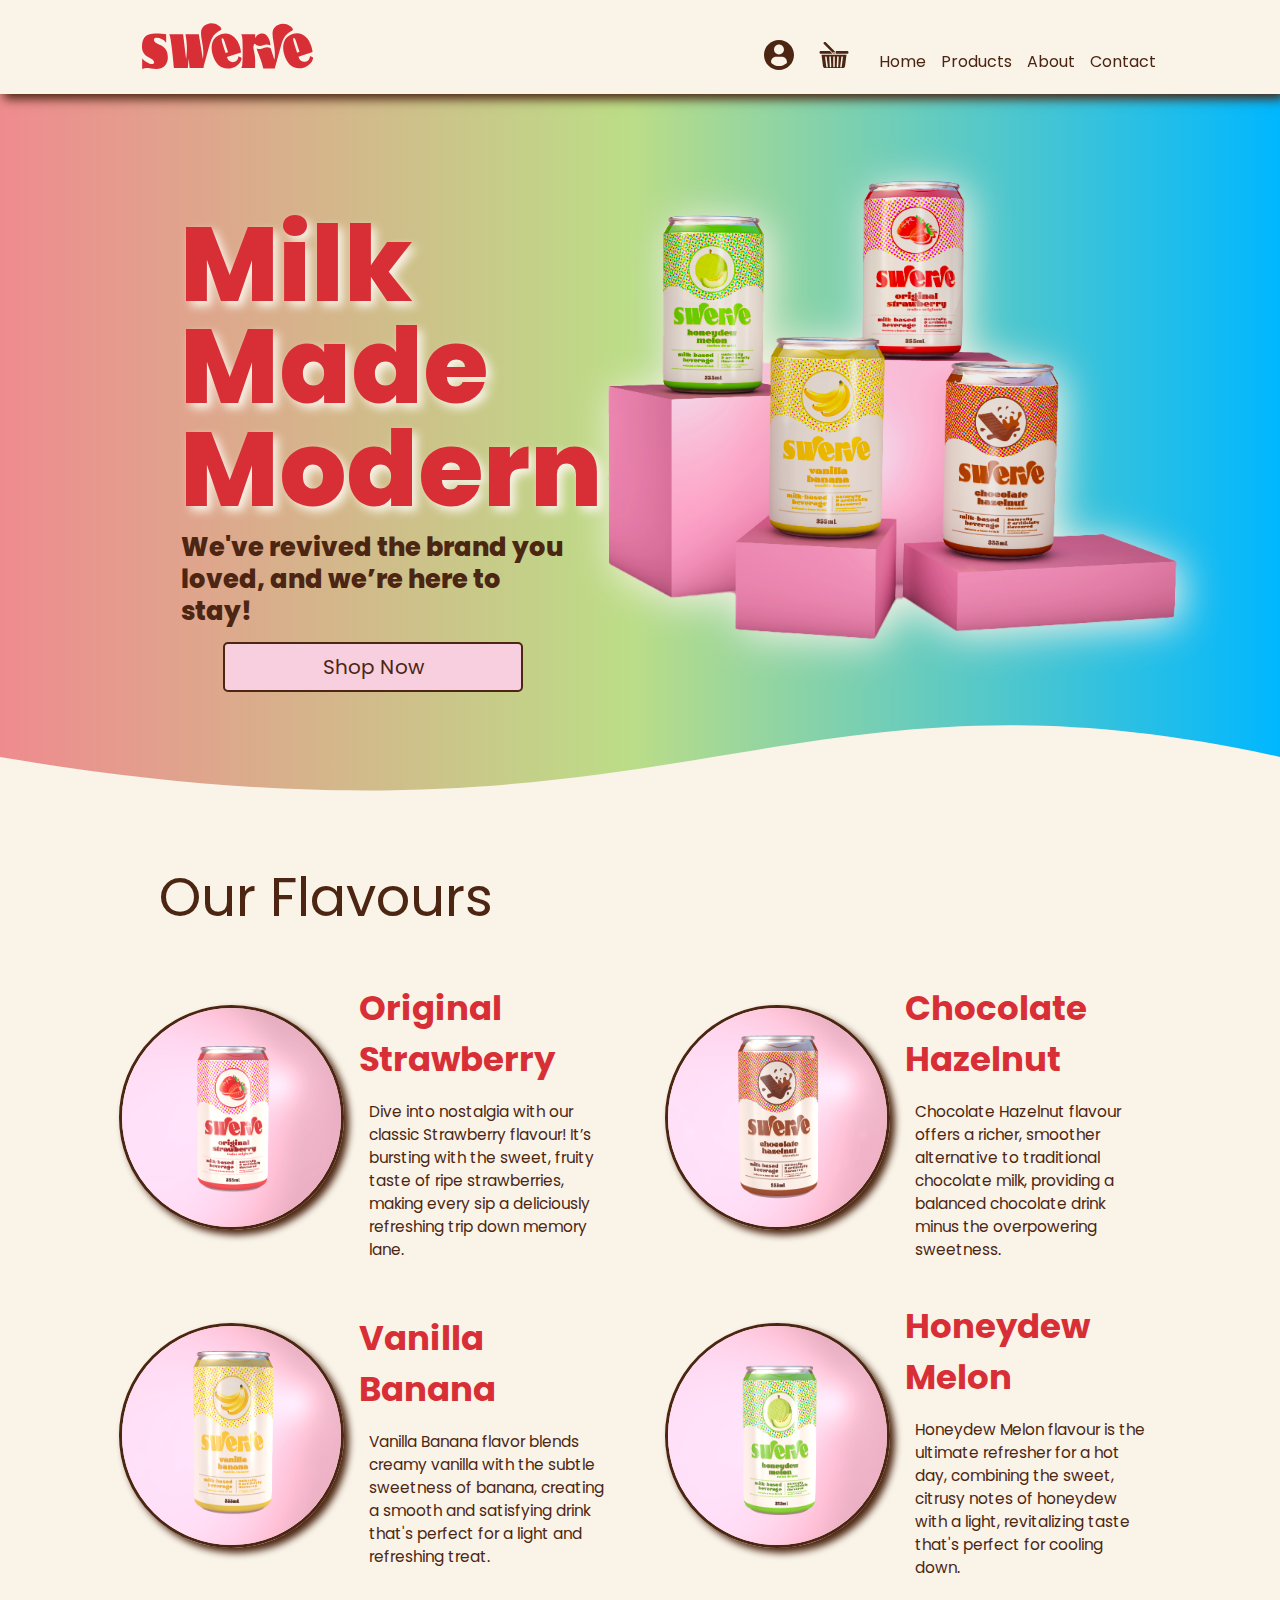
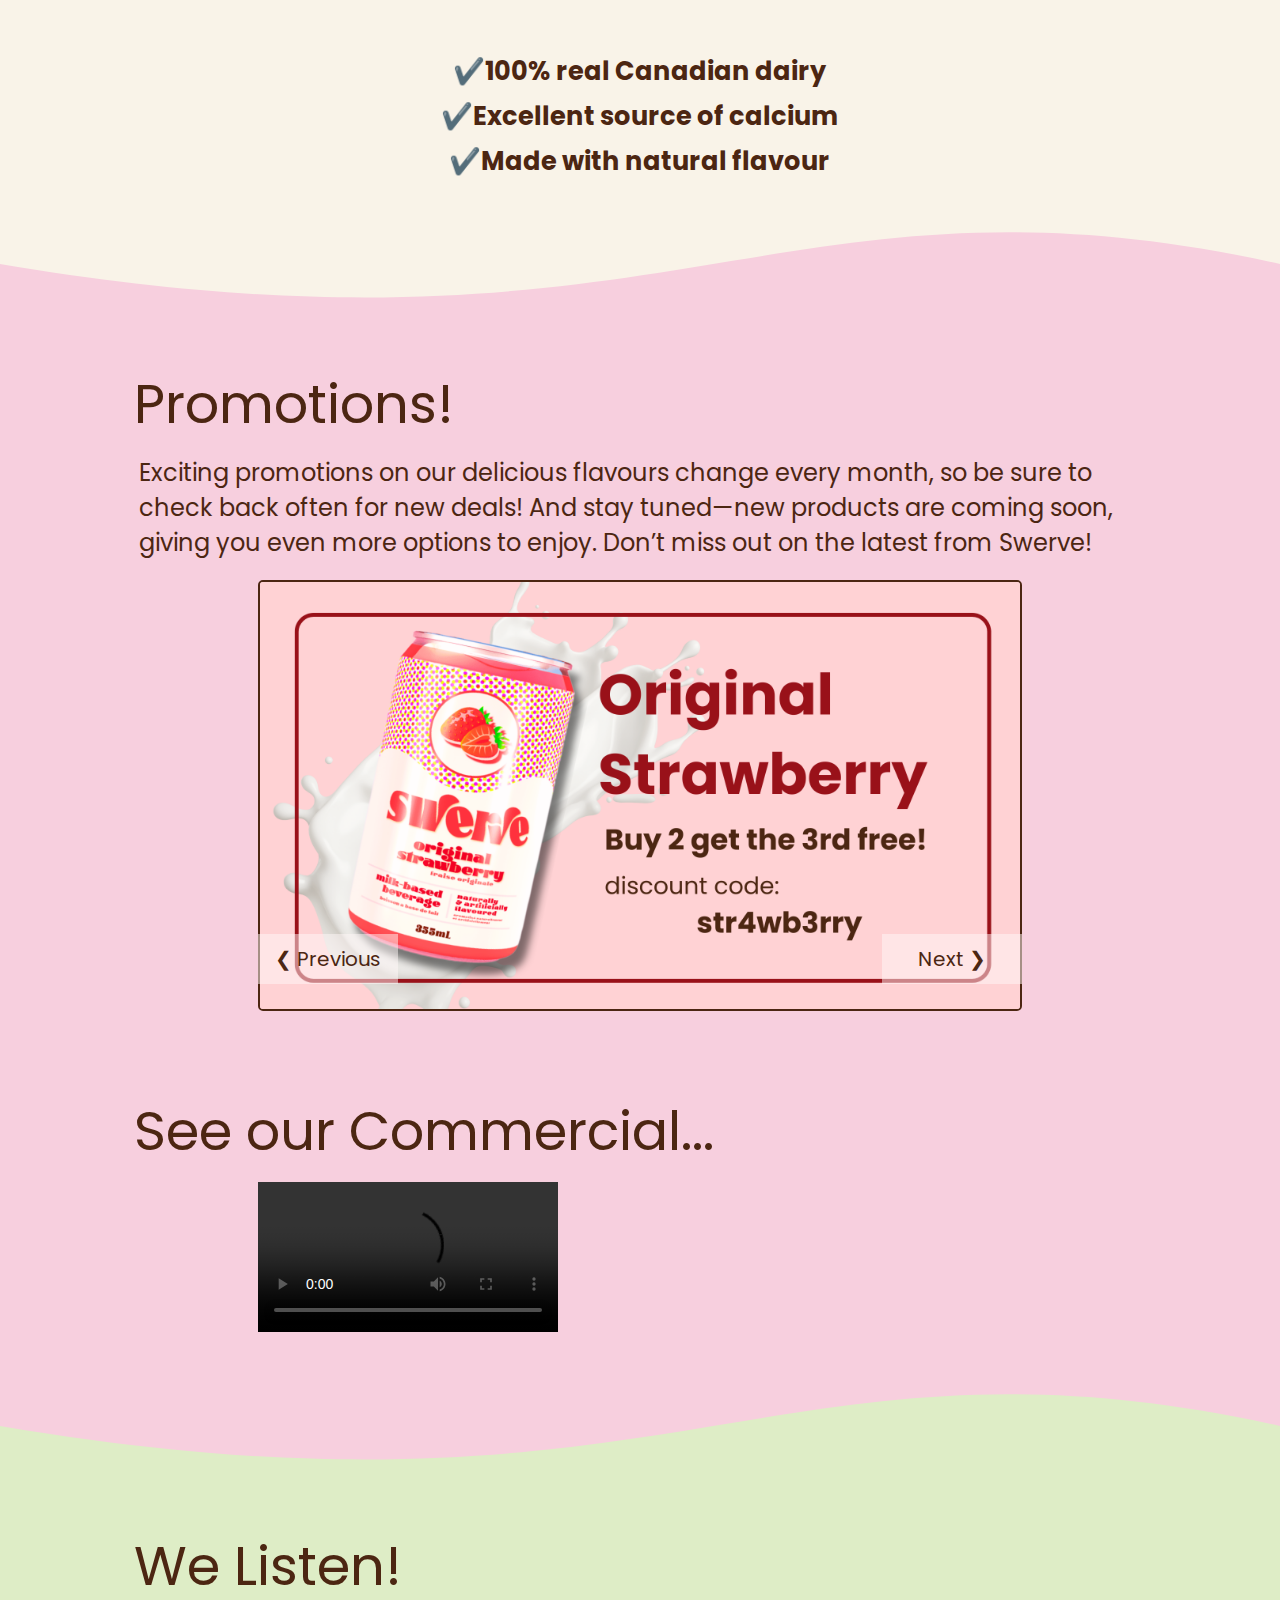
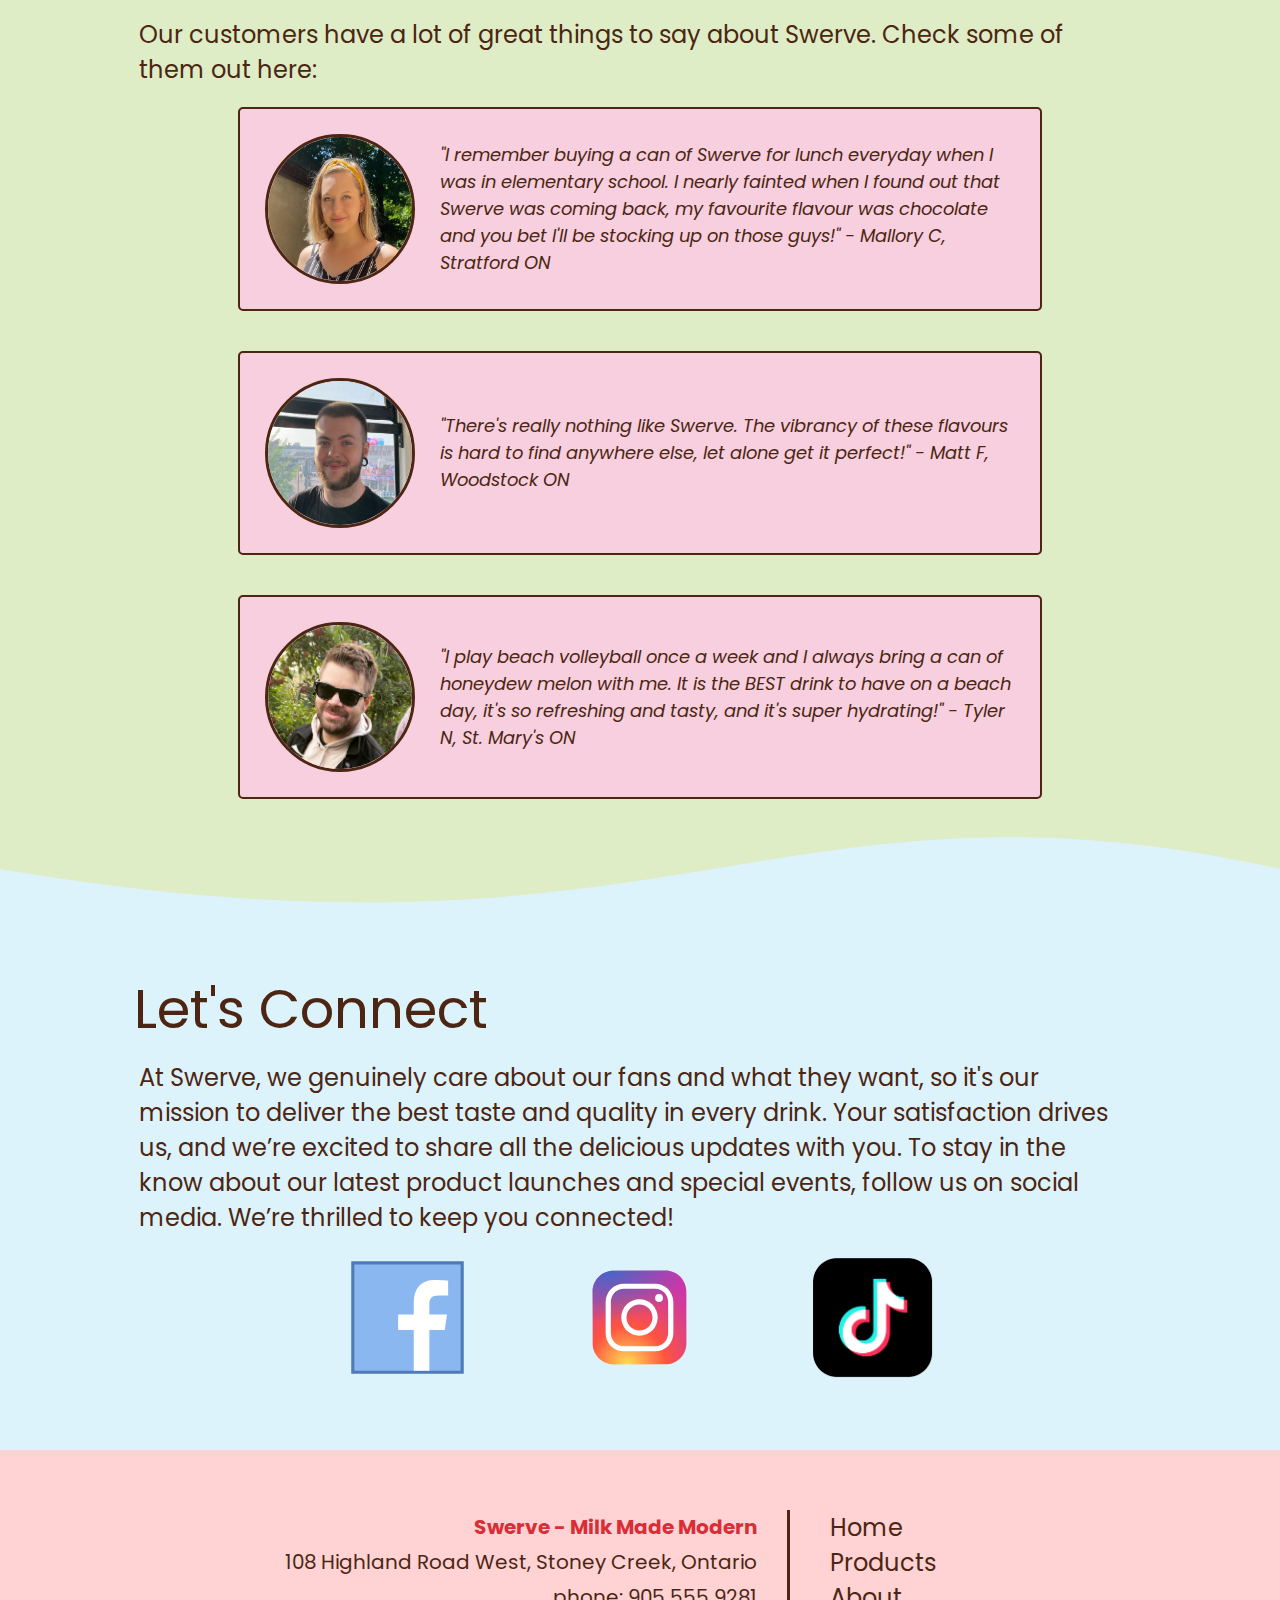
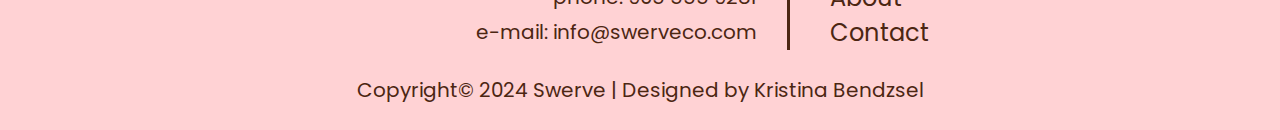
==== commit d78e3820: "Final Edits" ====
--- a/index.html
+++ b/index.html
@@ -18,10 +18,10 @@
     
     <div id="sticky-nav-con">
         <header class="poppins-regular grid-con" id="main-header">
-            <div id="logo" class="col-start-1 col-end-2 m-col-start-1 m-col-end-4 l-col-start-">
+            <div id="logo" class="col-start-1 col-end-2 m-col-start-1 m-col-end-4 l-col-start-2 xl-col-start-3">
                 <img src="images/swerve-logo-main.svg" alt="Swerve Logo">
             </div>
-            <div class="icons col-start-4 col-end-5 m-col-start-6 m-col-end-13 l-col-start-8 l-col-end-13">
+            <div class="icons col-start-4 col-end-5 m-col-start-6 m-col-end-13 l-col-start-7 l-col-end-12 xl-col-start-6 xl-col-end-11">
                 <img id="profile-icon" src="images/profile.svg" alt="Profile Icon">
                 <img id="shopping-icon" src="images/shopping-cart.svg" alt="Shopping Cart Icon">
                 <nav id="main-navigation">
@@ -46,10 +46,10 @@
             <div id="hero-title">
                 <h2 class="poppins-bold">Milk Made Modern</h2>
                 <div id="hero-info" class="poppins-bold">
-                        <p>We’ve revived the brand you loved, and we’re here to stay!</p>
+                        <p>We've revived the brand you loved, and we’re here to stay!</p>
                 </div>
                 <div id="hero-button" class="poppins-regular-text"> 
-                        <p>Shop Now</p>
+                    <a href="product.html">Shop Now</a>
                 </div>
             </div>
             <img src="images/swerve-cans-hero.png" id="hero-main" alt="Swerve Hero Image, displaying 4 cans">
@@ -63,8 +63,8 @@
     </div>      
 
     <section class="flavours-section grid-con">
-        <h2 class="poppins-regular-h2 col-span-full xl-col-start-3 xl-col-span-2">Our Flavours</h2>
-        <div class="flavour-info poppins-regular-text col-span-full m-col-start-1 m-col-end-13 l-col-start-1 l-col-end-7 xl-col-start-3 xl-col-end-7">
+        <h2 class="poppins-regular-h2 col-span-full l-col-start-2 xl-col-start-3 xl-col-span-2">Our Flavours</h2>
+        <div class="flavour-info poppins-regular-text col-span-full m-col-start-1 m-col-end-13 l-col-start-2 l-col-end-7 xl-col-start-2 xl-col-end-7">
             <div class="can-image">
                 <img
                 sizes="(max-width: 1230px) 100vw, 1230px"
@@ -85,7 +85,7 @@
                 making every sip a deliciously refreshing trip down memory lane.</p>
             </div>
         </div>
-        <div class="flavour-info poppins-regular-text col-span-full m-col-start-1 m-col-end-13 l-col-start-7 l-col-end-13 xl-col-start-7 xl-col-end-11">
+        <div class="flavour-info poppins-regular-text col-span-full m-col-start-1 m-col-end-13 l-col-start-7 l-col-end-12 xl-col-start-7 xl-col-end-12">
             <div class="can-image">
                 <img
                 sizes="(max-width: 1230px) 100vw, 1230px"
@@ -106,7 +106,7 @@
                     chocolate drink minus the overpowering sweetness.</p>
             </div>
         </div>
-        <div class="flavour-info poppins-regular-text col-span-full m-col-start-1 m-col-end-13 l-col-start-1 l-col-end-7 xl-col-start-3 xl-col-end-7">
+        <div class="flavour-info poppins-regular-text col-span-full m-col-start-1 m-col-end-13 l-col-start-2 l-col-end-7 xl-col-start-2 xl-col-end-7">
             <div class="can-image">
                 <img
                 sizes="(max-width: 1230px) 100vw, 1230px"
@@ -127,7 +127,7 @@
                     that's perfect for a light and refreshing treat.</p>
             </div>
         </div>
-        <div class="flavour-info poppins-regular-text col-span-full m-col-start-1 m-col-end-13 l-col-start-7 l-col-end-13 xl-col-start-7 xl-col-end-11">
+        <div class="flavour-info poppins-regular-text col-span-full m-col-start-1 m-col-end-13 l-col-start-7 l-col-end-12 xl-col-start-7 xl-col-end-12">
             <div class="can-image">
                 <img
                 sizes="(max-width: 1230px) 100vw, 1230px"
@@ -151,9 +151,9 @@
         <section class="product-info poppins-bold col-span-full">
             <h2 class="hidden">Product Information</h2>
             <div>
-                <h3>100% real Canadian dairy</h3>
-                <h3>Source of calcium and vitamin D</h3>
-                <h3>Made with natural flavour</h3>
+                <h4>100% real Canadian dairy</h4>
+                <h4>Excellent source of calcium</h4>
+                <h4>Made with natural flavour</h4>
             </div>
         </section>
             <div class="wave col-span-full" style="height: 150px; overflow: hidden;" >
@@ -164,7 +164,8 @@
 
 
     <section class="promo-materials grid-con">
-        <h2 class="poppins-regular-h2 col-span-full xl-col-start-3 xl-col-span-2">Promotions!</h2>
+        <h2 class="poppins-regular-h2 col-span-full l-col-start-2 xl-col-start-2 xl-col-span-2">Promotions!</h2>
+        <h3 class="poppins-regular-text col-span-full l-col-start-2 l-col-end-12 xl-col-start-2">Exciting promotions on our delicious flavours change every month, so be sure to check back often for new deals! And stay tuned—new products are coming soon, giving you even more options to enjoy. Don’t miss out on the latest from Swerve!</h3>
         <div class="col-span-full m-col-start-2 m-col-end-12 l-col-start-3 l-col-end-11">
             <div id="image-gallery">
               <div id="image-slider">
@@ -176,7 +177,7 @@
               <button id="next-button">Next &#10095;</button>
             </div>
         </div>
-        <h2 class="poppins-regular-h2 col-span-full xl-col-start-3 xl-col-span-2">See Our New Video!</h2>
+        <h2 class="poppins-regular-h2 col-span-full l-col-start-2 xl-col-start-2">See our Commercial...</h2>
         <div id="commercial" class="col-span-full m-col-start-2 m-col-end-12 l-col-start-3 l-col-end-11">
             <video controls>
                 <source src="video/swerve-commercial.mp4" type="video/mp4">
@@ -189,20 +190,20 @@
     </section>
 
     <section class="grid-con testimonials">
-        <h2 class="poppins-regular-h2 col-span-full xl-col-start-3 xl-col-span-2">We Listen!</h2>
-        <h3 class="poppins-regular-text col-span-full xl-col-start-3">Our customers have had a lot of grest things to say about Swerve. Check some of them out here:</h3>
-        <div class="comment poppins-regular-text col-span-full m-col-start-2 m-col-end-12 l-col-start-2 l-col-end-12 xl-col-start-4 xl-col-end-10">
+        <h2 class="poppins-regular-h2 col-span-full l-col-start-2 xl-col-start-2">We Listen!</h2>
+        <h3 class="poppins-regular-text col-span-full l-col-start-2 l-col-end-12 xl-col-start-2">Our customers have a lot of great things to say about Swerve. Check some of them out here:</h3>
+        <div class="comment poppins-regular-text col-span-full m-col-start-2 m-col-end-12 l-col-start-3 l-col-end-11">
             <img src="images/mallory.jpeg" alt="Photo of Mallory, testimonial image">
             <p>"I remember buying a can of Swerve for lunch everyday when I was in elementary school. 
                 I nearly fainted when I found out that Swerve was coming back, my favourite flavour was
                 chocolate and you bet I'll be stocking up on those guys!" - Mallory C, Stratford ON</p>
         </div>
-        <div class="comment poppins-regular-text col-span-full m-col-start-2 m-col-end-12 l-col-start-2 l-col-end-12 xl-col-start-4 xl-col-end-10">
+        <div class="comment poppins-regular-text col-span-full m-col-start-2 m-col-end-12 l-col-start-3 l-col-end-11">
             <img src="images/matt.jpeg" alt="Photo of Matt, testimonial image">
             <p>"There's really nothing like Swerve. The vibrancy of these flavours is hard to find 
                 anywhere else, let alone get it perfect!" - Matt F, Woodstock ON</p>
         </div>
-        <div class="comment poppins-regular-text col-span-full m-col-start-2 m-col-end-12 l-col-start-2 l-col-end-12 xl-col-start-4 xl-col-end-10">
+        <div class="comment poppins-regular-text col-span-full m-col-start-2 m-col-end-12 l-col-start-3 l-col-end-11">
             <img src="images/tyler.jpeg" alt="Photo of Tyler, testimonial image">
             <p>"I play beach volleyball once a week and I always bring a can of honeydew melon 
                 with me. It is the BEST drink to have on a beach day, it's so refreshing and tasty, 
@@ -211,13 +212,13 @@
         </div>
         <div class="wave col-span-full" style="height: 150px; overflow: hidden;" >
             <svg viewBox="0 0 500 150" preserveAspectRatio="none" style="height: 100%; width: 100%;">
-                <path d="M0.00,50.03 C263.67,164.56 304.30,-61.10 500.00,50.03 L500.00,150.11 L0.00,150.11 Z" style="stroke: none; fill: #F9F3E8;">
+                <path d="M0.00,50.03 C263.67,164.56 304.30,-61.10 500.00,50.03 L500.00,150.11 L0.00,150.11 Z" style="stroke: none; fill: #ddf3fc;">
                 </path></svg></div>
     </section>
 
     <section id="connect" class="grid-con">
-        <h2 class="poppins-regular-h2 col-span-full xl-col-start-6">Let's Connect</h2>
-        <h3 class="poppins-regular-text col-span-full">At Swerve, we genuinely care about our customers and what they want, so it's our mission to deliver the best taste and quality in every drink. Your satisfaction drives us, and we’re excited to share all the delicious updates with you. To stay in the know about our latest product launches and special events, follow us on social media. We’re thrilled to keep you connected!</h3>
+        <h2 class="poppins-regular-h2 col-span-full l-col-start-2 xl-col-start-2">Let's Connect</h2>
+        <h3 class="poppins-regular-text col-span-full l-col-start-2 l-col-end-12">At Swerve, we genuinely care about our fans and what they want, so it's our mission to deliver the best taste and quality in every drink. Your satisfaction drives us, and we’re excited to share all the delicious updates with you. To stay in the know about our latest product launches and special events, follow us on social media. We’re thrilled to keep you connected!</h3>
         <div class="connect-icons col-span-full l-col-start-3 l-col-end-11">
             <img src="images/icons8-facebook.svg" alt="Facebook Icon">
             <img src="images/icons8-instagram.svg" alt="Instagram Icon">
@@ -232,7 +233,7 @@
                     <h3>Swerve - Milk Made Modern</h3>
                     <p>108 Highland Road West, Stoney Creek, Ontario</p>
                     <p> phone: 905 555 9281</p>
-                        e-mail: info@swerveco.com
+                    <p>e-mail: info@swerveco.com</p>
                 </div>
             </div>
             <div id="footer-nav">
--- a/css/main.css
+++ b/css/main.css
@@ -1,4 +1,4 @@
-/* Main Styling */
+/* --- Main Styling --- */
 .hidden {
     display: none;
 }
@@ -9,8 +9,8 @@
     font-style: normal;
     color: #4C2612;
     font-size: 36px;
-    padding-left: 35px;
-    margin-bottom: 15px;
+    padding-left: 25px;
+    margin-bottom: 10px;
 }
 
 .poppins-regular-text {
@@ -19,7 +19,9 @@
     font-size: 14px;
     font-style: normal;
     color: #4C2612;
-    padding-left: 15px;
+    padding-left: 10px;
+    padding-right: 15px;
+    
 }
 
 .poppins-bold {
@@ -39,10 +41,10 @@
 }
  
  body {
-    background: rgb(235,158,189);
-    background: linear-gradient(90deg, rgba(235,158,189,1) 0%, rgba(250,152,218,1) 36%, rgba(154,230,129,1) 100%);
- }
- 
+    background: rgb(239,139,143);
+    background: linear-gradient(90deg, rgba(239,139,143,1) 0%, rgba(188,221,135,1) 49%, rgba(0,183,255,1) 100%);
+ }
+
  a {
     text-decoration: none;
     font-family: "poppins", sans-serif;
@@ -61,8 +63,7 @@
 
 .flavours {
     color: #D82E36;
-    font-size: 24px;
-
+    font-size: 4vw;
 }
 
 /* --- Header --- */
@@ -142,7 +143,7 @@
  }
  
  #main-navigation ul li a:hover {
-    color: #ff1100;
+    color: #D82E36;
  }
  
  #main-navigation ul {
@@ -255,9 +256,12 @@
     background-color: #F9F3E8;
 }
 
+.flavours-section h2 {
+    margin: 0 25px 25px 25px;
+}
 .flavours-section h3 {
-    margin: 10px 0px 10px 0px;
-    text-align: center;
+    margin: 10px 0px 0px 20px;
+    text-align: left;
 }
 
 .can-image img {
@@ -279,11 +283,11 @@
 }
 
 .flavour-info p {
-    padding-left: 20px;
+    margin-left: 20px
 }
 
 .see-product {
-    color: white;
+    color: #F9F3E8;
     background-color: #D82E36;
     width: 150px;
     padding: 10px;
@@ -299,20 +303,27 @@
     color: #4c2612;
 }
 
-.product-info h3::before {
+.product-info h4 {
+    font-size: 4vw;
+    line-height: 6vw;
+}
+.product-info h4::before {
     content:"✔️";
 }
 
 .product-info {
-    font-size: 22px;
     margin-top: 50px;
-    line-height: 50px;
     margin-bottom: 30px;
+    text-align: center;
 }
 
 /* --- Promotions --- */
 .promo-materials {
     background-color: #f7cfde;
+}
+
+.promo-materials h3 {
+    margin: 0 20px 20px 20px;
 }
 
 #image-gallery {
@@ -328,8 +339,8 @@
 
 .gallery-image {
     height: auto;
-    border: 3px solid #4C2612;
-    border-radius: 4px;
+    border: 2px solid #4C2612;
+    border-radius: 5px;
 }
 
 #prev-button, #next-button {
@@ -358,11 +369,6 @@
     margin: 0px 40px 40px 40px;
 }
 
-#commerical video {
-    border: 3px solid #4C2612;
-    border-radius: 4px;
-}
-
 /* --- Testimonials --- */
 .testimonials {
     background-color: #deedc6;
@@ -384,39 +390,35 @@
 }
 
 .comment img {
-    border: 2px solid #4C2612;
+    border: 3px solid #4C2612;
     border-radius: 50%;
-    height: 150px;
+    min-width: 100px;
+    height: 100px;
     margin-right: 25px
 }
 
 .comment p {
     font-style: italic;
+    font-size: 2.5vw;
 }
 
 /* --- Connect With Us --- */
 #connect {
-    background-color:#F9F3E8;
+    background-color:#ddf3fc;
     padding-bottom: 50px;
-}
-
-#strawberry-milk {
-    margin-top: 50px;
-}
-
-#strawberry-milk img {
-    height: auto;
 }
 
 #connect h3 {
     margin: 0px 20px 0px 20px;
 }
+
 .connect-icons {
     margin: 20px;
     display: flex;
     justify-content: space-evenly;
     align-content: center;
 }
+
 .connect-icons img {
     width: 100px;
     cursor: pointer;
@@ -441,8 +443,8 @@
 }
 
 #footer-nav ul li a:hover {
-        color: #ff1100;
-     }
+    color: #ff1100;
+}
      
 #footer-nav {
     display: flex;
@@ -481,20 +483,20 @@
     }
 
     .poppins-regular-h2 {
-        font-size: 50px;
+        font-size: 40px;
     }
 
     .poppins-regular-text {
-        font-size: 22px;
+        font-size: 18px;
     }
     
     .poppins-bold {
-        line-height: 48px;
+        line-height: 42px;
     }
 
     #button {
         display: none;
-     }
+    }
 
     .icons {
         justify-content: right;
@@ -518,6 +520,7 @@
     #main-navigation ul li a {
         font-size: 16px;
     }
+
     #main-navigation ul {
         display: flex;
         align-items: center;
@@ -525,11 +528,11 @@
 
     #main-navigation ul li:first-child {
         border-top: none;
-     }
+    }
      
-     #main-navigation ul li:last-child {
+    #main-navigation ul li:last-child {
         margin-bottom: 0%;
-     }
+    }
 
      #profile-icon {
         cursor: pointer;
@@ -543,7 +546,7 @@
 
     #logo {
         margin-left: 40px;
-        width: 200px;
+        width: 175px;
         margin: 20px 20px 0px 30px;
     }
 
@@ -556,19 +559,16 @@
      }
 
     #hero-title h2 {
-        font-size: 8vw;
+        font-size: 9vw;
         line-height: 8vw;
         margin-top: 100px;
-    }
-
-    #hero-text {
-        margin-left: 8vw;
+        margin-left: 35px;
     }
 
     #hero-info p {
-        font-size: 1.5vw;;
-        line-height: 3vw;
-        width: 300px;
+        font-size: 2vw;
+        line-height: 2.5vw;
+        width: 30vw
     }
     
     #hero-button {
@@ -576,7 +576,10 @@
         height: 45px;
         padding: 8px;
         margin: 10px;
-        font-size: 18px
+    }
+
+    #hero-button a {
+        font-size: 18px;
     }
 
     .flavour-info {
@@ -584,47 +587,55 @@
     }
 
     .flavour-info p {
-        font-size: 22px;
+        font-size: 2vw;
         margin-left: 25px;
     }
     
+    .product-info h4 {
+        font-size: 3vw;
+        line-height: 5vw;
+    }
+
     .can-image img {
-        min-width: 300px;
-        height: 300px;
+        min-width: 250px;
+        height: 250px;
+    }
+
+    #prev-button, #next-button {
+        width: 110px;
+        font-size: 16px;
     }
 
     .flavours {
-        color: #D82E36;
-        font-size: 30px;
-    }
-
-    .product-info {
-        margin-top: 50px;
-        line-height: 50px;
-        margin-bottom: 30px;
+        font-size: 34px;
     }
 
     .comment p {
+        font-size: 1.8vw;
+    }
+
+    .comment img {
+        min-width: 100px;
+        height: 100px;
+    }
+
+    #footer-nav ul li a {
         font-size: 18px;
     }
 
-    .comment img {
-        min-width: 200px;
-        min-height: 200px;
-    }
-
-    #connect h3 {
-        font-size: 20px;
-        margin-left: 15px;
-    }
-}
+    #contact-info {
+        line-height: 28px;
+    }
+    
+    #contact-info h3, p  {
+        font-size: 16px;
+    }}
 
 
 /* --- Desktop Library Grid Styles--- */
 @media screen and (min-width: 1200px) {
-
      .poppins-regular-h2 {
-        font-size: 55px;
+        font-size: 54px;
     }
 
     .poppins-regular-text {
@@ -636,78 +647,152 @@
     }
 
     #hero-title h2 {
-        font-size: 8vw;
+        font-size: 8.2vw;
         line-height: 8vw;
         margin-top: 120px;
     }
 
-    #hero-text {
-        margin-left: 6vw;
-    }
-
-    #hero-info p {
-        font-size: 18px;
-        line-height: 3vw;
-        width: 425px
-    }
-    
     #hero-button {
         width: 300px;
         height: 50px;
         padding: 8px;
         margin: 15px;
-        font-size: 20px
-    }
-
+    }
+
+    #hero-button a {
+        font-size: 20px;
+    }
+    
     .flavour-info {
-        margin: 20px
+        padding-right: 0;
+        margin-left: 0;
     }
 
     .flavour-info p {
+        font-size: 1.2vw;
+    }
+
+    .product-info h4 {
+        font-size: 2vw;
+        line-height: 3.5vw;
+    }
+
+    .can-image img {
+        min-width: 225px;
+        height: 225px;
+    }
+
+    #image-gallery {
+        margin: 0 40px 80px 40px;
+    }
+
+    #prev-button, #next-button {
+        width: 140px;
         font-size: 20px;
-        margin-left: 25px;
-    }
-    
-    .can-image img {
-        min-width: 175px;
-        height: 175px;
-    }
-
-    .product-info {
-        margin-top: 50px;
-        line-height: 50px;
-        margin-bottom: 30px;
-    }
-    .comment {
-        justify-content: center;
-    }
+    }
+
     .comment img {
-        min-width: 50px;
-        min-height: 50px;
+        min-width: 150px;
+        min-height: 150px;
     }
 
     .comment p {
-        width: 650px;
-        font-size: 18px;
-    }
-
-    #connect h3 {
+        font-size: 1.4vw;
+    }
+
+    .connect-icons img {
+        width: 125px;
+    }
+
+    #footer-nav ul li a {
+        font-size: 24px;
+    }
+
+    #contact-info {
+        line-height: 35px;
+    }
+    #contact-info h3, p  {
         font-size: 20px;
-        margin-left: 15px;
-    }
-}
+    }}
 
 @media screen and (min-width: 1920px) {
+    #logo{
+        width: 225px;
+        margin-bottom: 20px;
+    }
+
+    #profile-icon {
+        min-width: 40px;
+    }
+
+    #shopping-icon {
+        min-width: 75px;    
+    }
+
+    #main-navigation ul li a {
+        font-size: 20px;
+    }
+
+    #hero-title {
+        margin-left: 175px;
+    }
+
     #hero-title h2 {
-        line-height: 125px;
-        font-size: 140px;
-     }
-
+        line-height: 8vw;
+        font-size: 8vw;
+    }
+
+    #hero-button {
+        width: 400px;
+        height: 65px;
+        padding: 8px;
+        margin: 15px;
+        border: 4px solid #4C2612;
+    }
+
+    #hero-button a {
+        font-size: 28px;
+    }
+
+    #hero-main {
+        height: 35vw
+    }
+
+    .poppins-regular-h2 {
+        font-size: 68px;
+    }
+    
+    .poppins-bold {
+        line-height: 58px;
+    }
+
+    .poppins-regular-text {
+        font-size: 34px;
+    }
+    
      .can-image img {
-        width: 500px;
-        height: 500px;
-}
-}
+        min-width: 300px;
+        height: 300px;
+    }
+
+    #prev-button, #next-button {
+        width: 170px;
+        font-size: 26px;
+    }
+
+    .comment img {
+        min-width: 200px;
+        min-height: 200px;
+    }
+
+    .comment p {
+        font-size: 1.2vw;
+    }
+
+    .connect-icons img {
+        margin: 30px;
+        width: 150px;
+    }}
 
 
 
@@ -729,9 +814,17 @@
     text-shadow: 2px 6px 2cqb #F9F3E8;
 }
 
+.flavours-section h3 {
+    margin: 0px 15px 15px 15px;
+}
+
+.flavours-section h3 {
+    text-align: left;
+}
+
 .flavours2 {
     color: #D82E36;
-    font-size: 30px;
+    font-size: 6vw;
 }
 
 .see-product2 {
@@ -743,6 +836,7 @@
     border-radius: 5px;
     cursor: pointer;
     text-align: center;
+    font-size: 18px;;
 }
 
 .see-product2:hover {
@@ -762,17 +856,15 @@
 }
 
 .flavour-info2 {
-    font-size: 16px;
     display: flex;
     flex-direction: column;
     align-items: center;
     justify-content: flex-start;
-    text-align: left;
     margin: 10px;
 }
 
-.flavour-info2 p {
-    padding-left: 10px;
+.flavour-info2 h3 {
+    text-align: center;
 }
 
 .flavour-info2 img {
@@ -791,30 +883,31 @@
 }
 
 .counter-value {
-    background-color: #FFD2D4;
+    background-color: #f7cfde;
     border: 2px solid #4C2612;
     border-radius: 2px;
     margin: 5px;
-    width: 75px;
-    height: 25px;
+    width: 55px;
+    height: 35px;
+    font-size: 16px;
     text-align: center;
 }
 
 .add-to-cart {
-    width: 100px;
-    height:25px;
-    background-color: #FFD2D4;
+    width: 130px;
+    height: 35px;
+    background-color: #f7cfde;
     border: 2px solid #4C2612;
     border-radius: 2px;
     margin: 5px;
-    text-align: left;
-    font-size: 12px;
+    text-align: center;
+    font-size: 16px;
     cursor: pointer;
 }
 
 .add-to-cart:hover {
     background-color: #D82E36;
-    color: #fff;
+    color: #F9F3E8;
     border: 2px solid #4C2612;
 }
 
@@ -854,7 +947,6 @@
     padding-top: 5%;
 }
 
-/* turn the lightbox on using the :target pseudo selector */
 .lightbox:target { display: block; }
 
 .lb_heading {
@@ -888,22 +980,31 @@
 @media screen and (min-width: 768px) {
     .product-header {
         font-size: 100px;
-        margin-top: 15px;
+        margin-top: 50px;
         text-align: left;
     }
     
+    .flavours2 {
+        color: #D82E36;
+        font-size: 3.4vw;
+    }
+
     .see-product2 {
-        width: 250px;
-    }
-    .can-image2 img  {
-            width: 300px;
-            height: 300px;
-            border: 2px solid #4C2612;
-            border-radius: 50%;
-        }
-
-    .can-image3 {
-        margin-top: 45px
+        font-size: 20px;
+        width: 300px;
+    }
+
+    .counter-value {
+        margin: 10px;
+        width: 50px;
+        height: 45px;
+        font-size: 20px;
+    }
+    
+    .add-to-cart {
+        width: 200px;
+        height: 45px;
+        font-size: 20px;
     }
 
     .lb_heading {
@@ -917,28 +1018,56 @@
     
     .lb_text2 {
         font-size: 20px;
-}
+}}
 
 
 @media screen and (min-width: 1200px) {
-.flavour-info2 p {
-    font-size: 16px;
-}
-
-.lb_heading {
-    font-size: 50px;
-}
-
-.lb_text { 
-    font-size: 26px;
-}
-
-
-.lb_text2 {
-    font-size: 26px;
-}}
+    .flavours2 {
+        color: #D82E36;
+        font-size: 3vw;
+    }
+
+    .see-product2 {
+        font-size: 26px;
+        width: 400px;
+    }
+
+    .lb_heading {
+        font-size: 50px;
+    }
+
+    .lb_text { 
+        font-size: 26px;
+    }
+
+    .lb_text2 {
+        font-size: 26px;
+    }}
 
 @media screen and (min-width: 1920px) {
+    .flavours2 {
+        color: #D82E36;
+        font-size: 2.6vw;
+    }
+
+    .see-product2 {
+        font-size: 26px;
+        width: 400px;
+    }
+
+    .counter-value {
+        margin: 10px;
+        width: 75px;
+        height: 55px;
+        font-size: 26px;
+    }
+    
+    .add-to-cart {
+        width: 200px;
+        height: 55px;
+        font-size: 26px;
+    }
+
     .lb_heading {
         font-size: 70px;
     }
@@ -951,5 +1080,137 @@
     .lb_text2 {
         font-size: 36px;
     }}
-    
-}+
+
+
+
+
+
+
+
+
+/* --- Contact Page Styling--- */
+#contact-box {
+    background-color: #F9F3E8;
+    padding: 0 35px 55px 35px;
+}
+
+#contact-box h3 {
+    font-size: 6vw;
+    color: #D82E36;
+    padding-left: 25px;
+    margin-bottom: 10px;
+}
+
+#contact-box h2 { 
+    font-size: 2.5vw;
+    padding-left: 25px;
+    margin-bottom: 10px;
+}
+
+#contact-box form {
+    display: flex;
+    flex-direction: column;
+    margin-bottom: 40px;
+}
+ 
+#contact-form input {
+    font-family: 'poppins';
+    width: 250px;
+    margin: 15px 15px 0px 15px;
+    padding: 15px;
+    background-color: #f7cfde;
+    border: 2px solid #f3b4b4;
+    border-radius: 4px;
+}
+
+#contact-form textarea {
+    width: 375px;
+    font-family: inherit;
+    margin: 15px 25px 15px 15px;
+    padding: 15px;
+    border: 2px solid #f3b4b4;
+    background-color: #f7cfde;
+    border-radius: 5px;
+}
+ 
+#contact-form textarea {
+    height: 200px;
+}
+ 
+#contact-form input[type="submit"] {
+    padding: 12px 28px;
+    background: #D82E36;
+    color: #fff;
+    border: 2px solid #4C2612;
+    transition: all 200ms ease-in;
+    width: 150px;
+    align-self: flex-start;
+}
+ 
+#contact-form input[type="submit"]:hover {
+    background-color: #c07777;
+
+}
+
+@media screen and (min-width: 768px) {
+#contact-box h3 {
+    font-size: 4vw;
+}
+#contact-form input, textarea {
+    font-size: 22px
+}
+#contact-box form {
+    margin-top: 20px
+}
+#contact-form input {
+    width: 450px;
+}
+
+#contact-form textarea {
+    width: 700px
+}}
+
+@media screen and (min-width: 1200px) {
+    #contact-form input {
+        width: 300px;
+    }
+    
+    #contact-box h3 {
+        font-size: 2.5vw;
+    }
+    #contact-box h2 {
+        font-size: 1.8vw;
+    }
+
+    #contact-form input {
+        width: 450px;
+    }
+    
+    #contact-form textarea {
+        width: 700px
+    }
+
+    #contact-form input[type="submit"] {
+        padding: 12px 28px;
+        font-size: 30px;
+        background: #D82E36;
+        color: #fff;
+        border: 2px solid #4C2612;
+        transition: all 200ms ease-in;
+        width: 300px;
+        align-self: flex-start;
+}} 
+
+@media screen and (min-width: 1920px) {
+#contact-form input {
+    width: 550px;
+    height: 100px;
+    font-size: 28px;
+}
+
+#contact-form textarea {
+    width: 900px;
+    height: 400px;
+    font-size: 28px
+}}